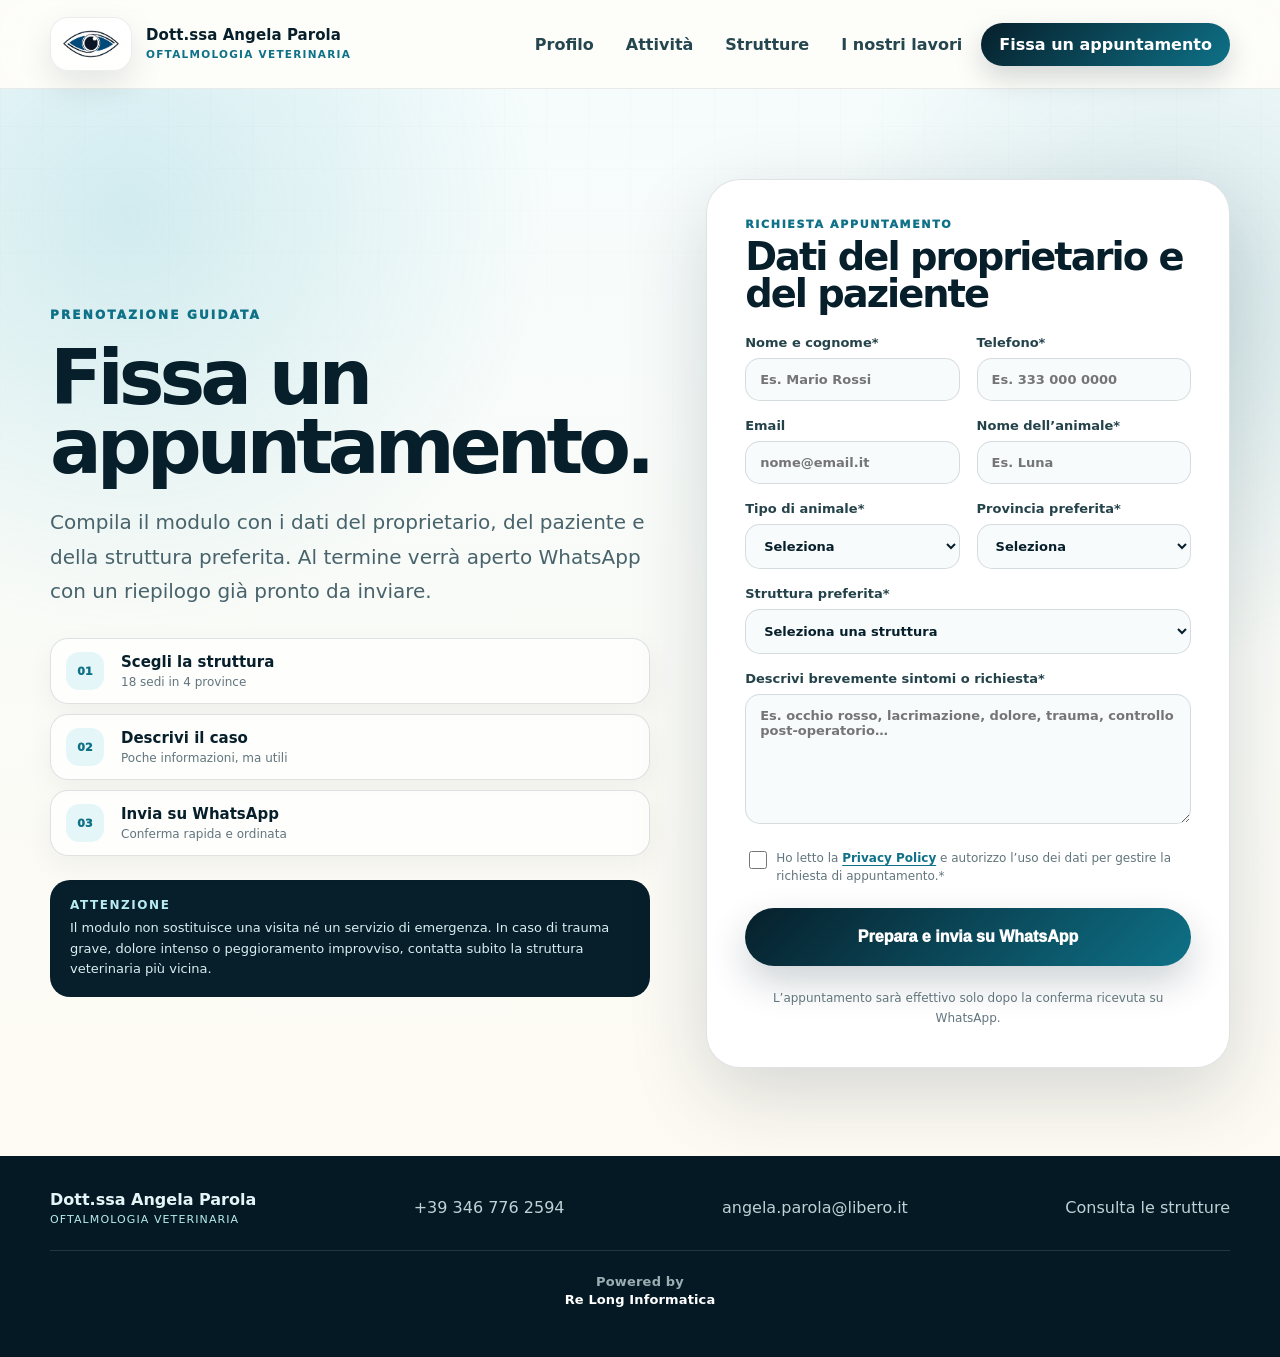
==== appuntamento.html @ f74c70a3 "Add files via upload" ====
<!doctype html>
<html lang="it">
<head>
  <meta charset="utf-8" />
  <meta name="viewport" content="width=device-width, initial-scale=1" />
  <title>Fissa un appuntamento | Dott.ssa Angela Parola</title>
  <meta name="description" content="Compila il modulo per richiedere un appuntamento di oftalmologia veterinaria con la Dott.ssa Angela Parola presso una delle strutture di riferimento." />
  <meta name="theme-color" content="#071f2b" />
  <link rel="icon" type="image/png" href="assets/favicon.png" />
  <link rel="stylesheet" href="assets/style.css" />
</head>
<body class="no-snap appointment-page">
  <a class="skip-link" href="#main">Vai al contenuto</a>
  <header class="site-header" id="top">
    <nav class="nav container" aria-label="Navigazione principale">
      <a class="brand" href="index.html#top" aria-label="Homepage Dott.ssa Angela Parola">
        <span class="brand-mark"><img src="assets/logo-angela-parola.webp" alt="Logo occhio Oftalmologia Veterinaria" /></span>
        <span class="brand-copy"><strong>Dott.ssa Angela Parola</strong><small>Oftalmologia Veterinaria</small></span>
      </a>
      <button class="nav-toggle" type="button" aria-expanded="false" aria-controls="nav-menu"><span></span><span></span><span></span><em>Menu</em></button>
      <div class="nav-menu" id="nav-menu">
        <a href="index.html#specialista">Profilo</a>
        <a href="index.html#attivita">Attività</a>
        <a href="index.html#territorio">Strutture</a>
        <a href="lavori.html">I nostri lavori</a>
        <a class="nav-cta" href="appuntamento.html" aria-current="page">Fissa un appuntamento</a>
      </div>
    </nav>
  </header>

  <main id="main">
    <section class="appointment-hero">
      <div class="container appointment-layout">
        <div class="appointment-intro reveal">
          <p class="eyebrow">Prenotazione guidata</p>
          <h1>Fissa un appuntamento.</h1>
          <p class="lead">Compila il modulo con i dati del proprietario, del paziente e della struttura preferita. Al termine verrà aperto WhatsApp con un riepilogo già pronto da inviare.</p>
          <div class="appointment-benefits">
            <div><span>01</span><strong>Scegli la struttura</strong><small>18 sedi in 4 province</small></div>
            <div><span>02</span><strong>Descrivi il caso</strong><small>Poche informazioni, ma utili</small></div>
            <div><span>03</span><strong>Invia su WhatsApp</strong><small>Conferma rapida e ordinata</small></div>
          </div>
          <div class="appointment-alert">
            <strong>Attenzione</strong>
            <p>Il modulo non sostituisce una visita né un servizio di emergenza. In caso di trauma grave, dolore intenso o peggioramento improvviso, contatta subito la struttura veterinaria più vicina.</p>
          </div>
        </div>

        <form class="appointment-form reveal delay-1" id="appointmentForm" data-no-snap>
          <div class="form-heading">
            <span>Richiesta appuntamento</span>
            <h2>Dati del proprietario e del paziente</h2>
          </div>
          <div class="form-grid">
            <label>Nome e cognome*
              <input type="text" name="name" autocomplete="name" placeholder="Es. Mario Rossi" required />
            </label>
            <label>Telefono*
              <input type="tel" name="phone" autocomplete="tel" inputmode="tel" placeholder="Es. 333 000 0000" required />
            </label>
            <label>Email
              <input type="email" name="email" autocomplete="email" placeholder="nome@email.it" />
            </label>
            <label>Nome dell’animale*
              <input type="text" name="petName" placeholder="Es. Luna" required />
            </label>
            <label>Tipo di animale*
              <select name="petType" required>
                <option value="">Seleziona</option>
                <option>Cane</option><option>Gatto</option><option>Coniglio</option><option>Altro</option>
              </select>
            </label>
            <label>Provincia preferita*
              <select name="province" id="provinceSelect" required>
                <option value="">Seleziona</option>
                <option>Napoli</option><option>Caserta</option><option>Avellino</option><option>Benevento</option>
              </select>
            </label>
            <label class="form-span-2">Struttura preferita*
              <select name="structure" id="structureSelect" required>
                <option value="">Seleziona una struttura</option>
<optgroup label="Napoli">
  <option value="La Clinica Veterinaria S.C.A.R.L." data-province="Napoli">La Clinica Veterinaria S.C.A.R.L. — Casalnuovo di Napoli</option>
  <option value="Ambulatorio Veterinario Dott.sse Cervo e De Leone" data-province="Napoli">Ambulatorio Veterinario Dott.sse Cervo e De Leone — Casalnuovo di Napoli</option>
  <option value="Centro Veterinario Vesuviano" data-province="Napoli">Centro Veterinario Vesuviano — Ercolano</option>
  <option value="Ambulatorio Veterinario Simba" data-province="Napoli">Ambulatorio Veterinario Simba — San Giorgio a Cremano</option>
  <option value="Le Vet" data-province="Napoli">Le Vet — Boscotrecase</option>
  <option value="Ambulatorio Veterinario Dott. Piscopo" data-province="Napoli">Ambulatorio Veterinario Dott. Piscopo — Arzano</option>
  <option value="Ambulatorio Veterinario Dott. Simioli" data-province="Napoli">Ambulatorio Veterinario Dott. Simioli — Giugliano in Campania</option>
  <option value="Family Vet" data-province="Napoli">Family Vet — Frattaminore</option>
  <option value="Nanà" data-province="Napoli">Nanà — Mugnano di Napoli</option>
  <option value="Ambulatorio Veterinario Dott. Perrino" data-province="Napoli">Ambulatorio Veterinario Dott. Perrino — Villaricca</option>
</optgroup>
<optgroup label="Caserta">
  <option value="Clinica Veterinaria Animalia" data-province="Caserta">Clinica Veterinaria Animalia — Aversa</option>
  <option value="Global Veterinaria" data-province="Caserta">Global Veterinaria — Aversa</option>
  <option value="Veter Center" data-province="Caserta">Veter Center — Santa Maria Capua Vetere</option>
  <option value="Vi Ma Vet" data-province="Caserta">Vi Ma Vet — Capua</option>
  <option value="Vet &amp; Pets" data-province="Caserta">Vet &amp; Pets — Castel Volturno</option>
  <option value="Ambulatorio Veterinario Dott. Fusco e De Tommaso" data-province="Caserta">Ambulatorio Veterinario Dott. Fusco e De Tommaso — Caserta</option>
</optgroup>
<optgroup label="Avellino">
  <option value="Ambulatorio Veterinario Dott. Zotti" data-province="Avellino">Ambulatorio Veterinario Dott. Zotti — Ariano Irpino</option>
</optgroup>
<optgroup label="Benevento">
  <option value="Clinica Veterinaria Sannio" data-province="Benevento">Clinica Veterinaria Sannio — Benevento</option>
</optgroup>
              </select>
            </label>
            <label class="form-span-2">Descrivi brevemente sintomi o richiesta*
              <textarea name="message" rows="5" placeholder="Es. occhio rosso, lacrimazione, dolore, trauma, controllo post-operatorio…" required></textarea>
            </label>
          </div>
          <label class="privacy-check">
            <input type="checkbox" name="privacy" required />
            <span>Ho letto la <a href="privacy.html" target="_blank">Privacy Policy</a> e autorizzo l’uso dei dati per gestire la richiesta di appuntamento.*</span>
          </label>
          <button class="btn primary appointment-submit" type="submit">Prepara e invia su WhatsApp</button>
          <p class="form-microcopy">L’appuntamento sarà effettivo solo dopo la conferma ricevuta su WhatsApp.</p>
        </form>
      </div>
    </section>
  </main>

  <footer class="site-footer appointment-footer">
    <div class="container appointment-footer-row">
      <div><strong>Dott.ssa Angela Parola</strong><span>Oftalmologia Veterinaria</span></div>
      <a href="tel:+393467762594">+39 346 776 2594</a>
      <a href="mailto:angela.parola@libero.it">angela.parola@libero.it</a>
      <a href="index.html#territorio">Consulta le strutture</a>
    </div>
    <div class="container powered-by" aria-label="Crediti sito"><p>Powered by <strong>Re Long Informatica</strong></p></div>
  </footer>
  <div class="toast" id="toast" role="status" aria-live="polite"></div>
  <script src="assets/script.js"></script>
</body>
</html>
---- assets/style.css ----
:root{
  --ink:#071f2b;
  --ink-2:#0d3441;
  --teal:#0e7187;
  --teal-2:#32a8bf;
  --aqua:#b7edf2;
  --mint:#ecfbfb;
  --paper:#fffdf8;
  --cream:#f7f1e7;
  --muted:#61757c;
  --line:rgba(7,31,43,.12);
  --line-strong:rgba(7,31,43,.20);
  --white:rgba(255,255,255,.86);
  --shadow:0 26px 80px rgba(7,31,43,.16);
  --shadow-soft:0 16px 44px rgba(7,31,43,.10);
  --radius:30px;
  --container:min(1180px, calc(100% - 40px));
}
*{box-sizing:border-box}
html{scroll-behavior:smooth}
body{
  margin:0;
  font-family:Inter, ui-sans-serif, system-ui, -apple-system, BlinkMacSystemFont, "Segoe UI", sans-serif;
  color:var(--ink);
  background:
    radial-gradient(circle at 10% 0%, rgba(50,168,191,.18), transparent 26%),
    radial-gradient(circle at 90% 8%, rgba(183,237,242,.36), transparent 24%),
    linear-gradient(180deg,#fffaf2 0%,#f7fcfc 44%,#fffaf2 100%);
  overflow-x:hidden;
}
body::before{
  content:"";
  position:fixed;
  inset:0;
  pointer-events:none;
  background-image:linear-gradient(rgba(7,31,43,.035) 1px, transparent 1px),linear-gradient(90deg, rgba(7,31,43,.035) 1px, transparent 1px);
  background-size:42px 42px;
  mask-image:linear-gradient(180deg,rgba(0,0,0,.38),transparent 58%);
  z-index:-2;
}
a{color:inherit;text-decoration:none}
img{max-width:100%;display:block}
h1,h2,h3,p{margin-top:0}
h1{font-size:clamp(46px,6.7vw,92px);line-height:.9;letter-spacing:-.065em;margin-bottom:26px}
h2{font-size:clamp(32px,4.6vw,60px);line-height:.98;letter-spacing:-.052em;margin-bottom:18px}
h3{font-size:22px;line-height:1.12;letter-spacing:-.025em;margin-bottom:10px}
p{line-height:1.7}.container{width:var(--container);margin-inline:auto}.section-pad{padding:108px 0}.soft{background:rgba(255,255,255,.48);border-block:1px solid rgba(7,31,43,.07)}.center{text-align:center;max-width:820px;margin:0 auto 52px}.skip-link{position:absolute;left:16px;top:-80px;background:#fff;color:var(--ink);padding:12px 16px;border-radius:999px;z-index:70}.skip-link:focus{top:16px}.eyebrow{font-size:12px;text-transform:uppercase;letter-spacing:.18em;color:var(--teal);font-weight:950;margin:0 0 18px}.eyebrow.light{color:var(--aqua)}.lead{font-size:20px;line-height:1.72;color:#48636b;max-width:760px}.section-heading p,.section-intro p{color:#5d747a;line-height:1.72;font-size:18px}.site-header{position:sticky;top:0;z-index:60;background:rgba(255,253,248,.76);backdrop-filter:blur(20px);border-bottom:1px solid rgba(7,31,43,.08)}.nav{height:84px;display:flex;align-items:center;justify-content:space-between;gap:22px}.brand{display:flex;align-items:center;gap:14px;min-width:280px}.brand-mark{width:70px;height:50px;border-radius:18px;background:linear-gradient(180deg,#fff,rgba(255,255,255,.72));display:grid;place-items:center;box-shadow:0 14px 35px rgba(7,31,43,.10);overflow:hidden;border:1px solid rgba(7,31,43,.08)}.brand-mark img{width:100px;max-width:none}.brand-copy{line-height:1.05}.brand-copy strong{display:block;font-size:15px;letter-spacing:.005em}.brand-copy small{display:block;color:var(--teal);font-weight:850;margin-top:5px;text-transform:uppercase;font-size:10.5px;letter-spacing:.12em}.nav-menu{display:flex;align-items:center;gap:6px}.nav-menu a{font-weight:800;color:#25464f;padding:12px 13px;border-radius:999px;transition:.22s ease}.nav-menu a:hover{background:rgba(14,113,135,.09);color:var(--teal);transform:translateY(-1px)}.nav-menu .nav-cta{background:linear-gradient(135deg,var(--ink),var(--teal));color:#fff;padding-inline:18px;box-shadow:0 12px 28px rgba(7,31,43,.17)}.nav-menu .nav-cta:hover{background:linear-gradient(135deg,var(--teal),var(--teal-2));color:#fff}.nav-toggle{display:none;border:0;background:transparent;align-items:center;gap:5px;color:var(--ink);font-weight:850}.nav-toggle span{display:block;width:24px;height:2px;background:var(--ink);border-radius:20px}.nav-toggle em{font-style:normal;margin-left:6px}.hero{position:relative;min-height:calc(100vh - 84px);display:flex;align-items:center;overflow:hidden}.hero::before{content:"";position:absolute;inset:0;background:radial-gradient(circle at 76% 22%,rgba(50,168,191,.20),transparent 27%),linear-gradient(135deg,rgba(7,31,43,.03),rgba(255,255,255,.1));z-index:-1}.hero::after{content:"";position:absolute;width:840px;height:840px;border:1px solid rgba(14,113,135,.14);border-radius:50%;right:-330px;top:20px;box-shadow:inset 0 0 0 105px rgba(255,255,255,.16);z-index:-1}.hero-grid{display:grid;grid-template-columns:1.06fr .94fr;gap:76px;align-items:center}.hero-actions{display:flex;gap:14px;flex-wrap:wrap;margin-top:34px}.btn{display:inline-flex;align-items:center;justify-content:center;gap:10px;border-radius:999px;min-height:52px;padding:0 22px;font-weight:950;transition:.22s ease;border:1px solid rgba(7,31,43,.14);cursor:pointer}.btn.primary{background:linear-gradient(135deg,var(--ink),var(--teal));color:#fff;box-shadow:0 16px 38px rgba(7,31,43,.20)}.btn.primary:hover{transform:translateY(-2px);box-shadow:0 22px 48px rgba(7,31,43,.27)}.btn.ghost{background:rgba(255,255,255,.60);color:var(--ink);backdrop-filter:blur(12px)}.btn.ghost:hover{background:#fff;transform:translateY(-2px)}.btn.soft-btn{background:rgba(236,251,251,.82);border-color:rgba(50,168,191,.28);color:var(--teal)}.btn.inverted{background:#fff;color:var(--ink);box-shadow:none}.hero-strip{display:flex;flex-wrap:wrap;gap:10px;margin-top:28px}.hero-strip span{display:inline-flex;align-items:center;gap:8px;background:rgba(255,255,255,.76);border:1px solid var(--line);border-radius:999px;padding:10px 14px;color:#28454d;font-weight:850;box-shadow:0 10px 26px rgba(7,31,43,.06)}.hero-strip span::before{content:"";width:8px;height:8px;border-radius:999px;background:linear-gradient(135deg,var(--teal),var(--teal-2));box-shadow:0 0 0 5px rgba(50,168,191,.14)}.trust-row{display:grid;grid-template-columns:repeat(3,1fr);gap:12px;margin-top:40px;max-width:690px}.trust-row div{background:rgba(255,255,255,.76);border:1px solid var(--line);border-radius:24px;padding:18px;box-shadow:0 14px 35px rgba(7,31,43,.06)}.trust-row strong{display:block;font-size:20px;letter-spacing:-.02em}.trust-row span{display:block;color:var(--muted);font-size:13px;margin-top:4px}.hero-visual{position:relative;min-height:590px;display:grid;place-items:center}.premium-card{position:relative;width:min(100%,590px);border-radius:44px;background:linear-gradient(180deg,rgba(255,255,255,.92),rgba(255,250,242,.86));padding:34px;box-shadow:var(--shadow);border:1px solid rgba(7,31,43,.11);overflow:hidden}.premium-card::before{content:"";position:absolute;inset:18px;border:1px solid rgba(14,113,135,.13);border-radius:34px;pointer-events:none}.premium-card::after{content:"";position:absolute;right:-110px;top:-110px;width:280px;height:280px;border-radius:50%;background:radial-gradient(circle,rgba(50,168,191,.18),transparent 70%)}.logo-stage{position:relative;z-index:1;background:#fff;border:1px solid rgba(7,31,43,.08);border-radius:32px;padding:46px 28px;display:grid;place-items:center;box-shadow:inset 0 1px 0 rgba(255,255,255,.9),0 18px 45px rgba(7,31,43,.08)}.logo-stage img{width:min(420px,100%);filter:drop-shadow(0 18px 25px rgba(7,31,43,.11))}.premium-card-caption{position:relative;z-index:1;margin-top:20px;display:grid;grid-template-columns:1fr auto;gap:16px;align-items:end;padding-top:20px;border-top:1px solid rgba(7,31,43,.12)}.premium-card-caption span{display:block;color:var(--teal);text-transform:uppercase;letter-spacing:.18em;font-size:12px;font-weight:950}.premium-card-caption strong{display:block;font-size:28px;margin-top:8px;letter-spacing:-.035em}.status-pill{display:inline-flex;align-items:center;gap:8px;border-radius:999px;background:var(--mint);color:var(--teal);font-weight:950;padding:10px 13px}.status-pill::before{content:"";width:9px;height:9px;border-radius:999px;background:var(--teal)}.floating-card{position:absolute;background:rgba(255,255,255,.88);backdrop-filter:blur(14px);border:1px solid rgba(7,31,43,.10);box-shadow:var(--shadow-soft);border-radius:24px;padding:16px 18px;min-width:210px}.floating-card strong{display:block;font-size:18px}.floating-card span{display:block;color:var(--muted);font-size:13px;margin-top:4px}.fc-1{left:0;top:76px}.fc-2{right:0;bottom:76px}.floating-orb{position:absolute;border-radius:50%;background:linear-gradient(135deg,var(--aqua),var(--teal));opacity:.68}.orb-a{width:58px;height:58px;right:38px;top:36px}.orb-b{width:24px;height:24px;left:90px;bottom:38px;background:var(--teal)}.split{display:grid;grid-template-columns:.82fr 1.18fr;gap:70px;align-items:start}.split.reverse{grid-template-columns:1.1fr .9fr}.content-card{background:rgba(255,255,255,.82);border:1px solid var(--line);border-radius:var(--radius);box-shadow:var(--shadow-soft);padding:42px}.content-card p{font-size:18px;line-height:1.78;color:#435d64}.quote-panel{margin-top:26px;background:linear-gradient(135deg,var(--ink),var(--teal));color:#fff;padding:28px;border-radius:26px}.quote-panel span{display:block;text-transform:uppercase;letter-spacing:.18em;color:var(--aqua);font-size:12px;font-weight:950}.quote-panel strong{display:block;font-size:24px;line-height:1.22;margin-top:8px}.audience-grid{display:grid;grid-template-columns:1fr 1fr;gap:24px}.audience-card{position:relative;overflow:hidden;background:rgba(255,255,255,.82);border:1px solid var(--line);border-radius:32px;padding:34px;box-shadow:var(--shadow-soft);min-height:330px}.audience-card::before{content:"";position:absolute;right:-80px;top:-80px;width:210px;height:210px;border-radius:50%;background:rgba(50,168,191,.13)}.audience-card .icon{display:grid;place-items:center;width:58px;height:58px;border-radius:20px;background:var(--mint);color:var(--teal);font-size:26px;margin-bottom:24px}.audience-card p{color:var(--muted);font-size:17px}.audience-card ul{padding:0;margin:22px 0 0;list-style:none;display:grid;gap:12px}.audience-card li{display:flex;gap:10px;align-items:flex-start;color:#304a52;font-weight:750}.audience-card li::before{content:"✓";display:grid;place-items:center;flex:0 0 22px;width:22px;height:22px;border-radius:50%;background:var(--teal);color:#fff;font-size:13px}.service-grid{display:grid;grid-template-columns:repeat(12,1fr);gap:20px}.service-card{position:relative;min-height:282px;background:rgba(255,255,255,.84);border:1px solid var(--line);border-radius:30px;padding:30px;box-shadow:0 18px 45px rgba(7,31,43,.07);overflow:hidden;transition:.25s ease}.service-card:nth-child(1),.service-card:nth-child(6){grid-column:span 5}.service-card:nth-child(2),.service-card:nth-child(3),.service-card:nth-child(4),.service-card:nth-child(5){grid-column:span 3}.service-card::after{content:"";position:absolute;right:-46px;top:-46px;width:150px;height:150px;border-radius:50%;background:rgba(50,168,191,.12);transition:.25s ease}.service-card:hover{transform:translateY(-6px);box-shadow:var(--shadow)}.service-card:hover::after{transform:scale(1.25)}.service-card span{display:inline-flex;width:46px;height:46px;align-items:center;justify-content:center;background:#edf7f8;color:var(--teal);border-radius:17px;font-weight:950;margin-bottom:24px}.service-card p{color:var(--muted);line-height:1.66}.dark-band{background:radial-gradient(circle at 18% 20%,rgba(50,168,191,.20),transparent 28%),linear-gradient(135deg,#061f2b,#0d4051 58%,#0e7187);color:#fff}.dark-band p{color:#d7edf0}.process-shell{display:grid;grid-template-columns:.72fr 1.28fr;gap:44px;align-items:start}.process-intro{position:sticky;top:110px}.process-grid{display:grid;grid-template-columns:1fr 1fr;gap:18px}.process-step{position:relative;background:rgba(255,255,255,.10);border:1px solid rgba(255,255,255,.16);border-radius:28px;padding:28px;min-height:260px;overflow:hidden}.process-step::after{content:"";position:absolute;right:-40px;bottom:-40px;width:120px;height:120px;border-radius:50%;background:rgba(255,255,255,.08)}.process-step b{display:grid;place-items:center;width:46px;height:46px;border-radius:50%;background:#fff;color:var(--ink);margin-bottom:28px}.process-step p{color:#d6edf1;line-height:1.65}.two-col{display:grid;grid-template-columns:1fr 1fr;gap:70px;align-items:center}.symptoms-section{background:linear-gradient(180deg,rgba(255,255,255,.45),rgba(183,237,242,.10))}.symptoms-list{display:grid;grid-template-columns:1fr;gap:14px}.symptoms-list div{display:flex;align-items:center;gap:14px;background:rgba(255,255,255,.86);border:1px solid var(--line);border-radius:21px;padding:18px 20px;box-shadow:0 14px 30px rgba(7,31,43,.06);font-weight:850;color:#24424a}.symptoms-list span{width:14px;height:14px;border-radius:50%;background:linear-gradient(135deg,var(--teal),var(--aqua));box-shadow:0 0 0 7px rgba(50,168,191,.14)}.territory-wrap{display:grid;grid-template-columns:1.05fr .95fr;gap:34px;align-items:stretch}.territory-grid{display:grid;grid-template-columns:repeat(2,1fr);gap:18px}.territory-card{min-height:176px;padding:28px;border-radius:28px;background:linear-gradient(180deg,#fff,#f8ffff);border:1px solid var(--line);box-shadow:var(--shadow-soft);position:relative;overflow:hidden}.territory-card::before{content:"";position:absolute;right:-45px;bottom:-45px;width:130px;height:130px;border-radius:50%;background:rgba(14,113,135,.10)}.territory-card strong{display:block;font-size:30px;letter-spacing:-.035em;margin-bottom:12px}.territory-card span{color:var(--muted);line-height:1.55}.map-card{position:relative;overflow:hidden;border-radius:32px;padding:34px;background:linear-gradient(135deg,var(--ink),var(--teal));color:#fff;box-shadow:var(--shadow)}.map-card::before{content:"";position:absolute;inset:24px;border:1px dashed rgba(255,255,255,.22);border-radius:24px}.map-card h3,.map-card p,.map-points{position:relative;z-index:1}.map-card p{color:#d7edf0}.map-points{display:flex;flex-wrap:wrap;gap:10px;margin-top:24px}.map-points span{border-radius:999px;background:rgba(255,255,255,.12);border:1px solid rgba(255,255,255,.15);padding:10px 13px;font-weight:900}.education{background:linear-gradient(180deg,rgba(255,255,255,.26),rgba(255,255,255,.68))}.timeline{position:relative;padding-left:28px}.timeline::before{content:"";position:absolute;left:7px;top:8px;bottom:8px;width:2px;background:linear-gradient(var(--teal),var(--aqua))}.timeline-item{position:relative;background:rgba(255,255,255,.86);border:1px solid var(--line);border-radius:24px;padding:24px;margin-bottom:16px;box-shadow:0 14px 35px rgba(7,31,43,.06)}.timeline-item::before{content:"";position:absolute;left:-28px;top:28px;width:14px;height:14px;border-radius:50%;background:var(--teal);box-shadow:0 0 0 8px rgba(50,168,191,.14)}.timeline-item span{display:inline-flex;color:var(--teal);font-weight:950;margin-bottom:8px;text-transform:uppercase;letter-spacing:.12em;font-size:12px}.timeline-item strong{display:block;font-size:20px;margin-bottom:8px}.timeline-item p{line-height:1.6;color:var(--muted);margin-bottom:0}.works-preview{background:radial-gradient(circle at 10% 20%,rgba(50,168,191,.18),transparent 28%),linear-gradient(180deg,#ffffff,#f1fbfc)}.works-panel{display:grid;grid-template-columns:1.05fr .95fr;gap:46px;align-items:center;background:rgba(255,255,255,.82);border:1px solid var(--line);border-radius:40px;padding:50px;box-shadow:var(--shadow);overflow:hidden;position:relative}.works-panel::before{content:"";position:absolute;right:-120px;top:-120px;width:320px;height:320px;border-radius:50%;background:rgba(14,113,135,.10)}.works-copy,.works-preview-grid{position:relative;z-index:1}.works-copy p{color:var(--muted);font-size:18px;line-height:1.72}.works-actions{display:flex;flex-wrap:wrap;gap:14px;margin-top:26px}.works-preview-grid{display:grid;grid-template-columns:1fr;gap:16px}.works-preview-grid article{display:grid;grid-template-columns:58px 1fr;grid-template-areas:"num title" "num text";gap:4px 18px;background:linear-gradient(135deg,#061f2b,#0e7187);color:#fff;border-radius:26px;padding:24px;border:1px solid rgba(255,255,255,.14);box-shadow:0 18px 45px rgba(7,31,43,.12)}.works-preview-grid span{grid-area:num;display:grid;place-items:center;width:54px;height:54px;border-radius:18px;background:rgba(255,255,255,.14);font-weight:950;color:#dffbff}.works-preview-grid strong{grid-area:title;font-size:22px}.works-preview-grid small{grid-area:text;color:#cde8ec;font-weight:750}.faq-grid{display:grid;grid-template-columns:.78fr 1.22fr;gap:44px;align-items:start}.faq-list{display:grid;gap:14px}.faq-list details{background:rgba(255,255,255,.86);border:1px solid var(--line);border-radius:22px;box-shadow:0 12px 32px rgba(7,31,43,.06);overflow:hidden}.faq-list summary{cursor:pointer;padding:20px 22px;font-weight:950;list-style:none;display:flex;justify-content:space-between;gap:18px}.faq-list summary::-webkit-details-marker{display:none}.faq-list summary::after{content:"+";font-size:24px;color:var(--teal);line-height:1}.faq-list details[open] summary::after{content:"–"}.faq-list details p{margin:0;padding:0 22px 22px;color:var(--muted)}.cta-section{padding:96px 0;background:linear-gradient(135deg,#061f2b,#0e7187);color:#fff}.cta-card{display:grid;grid-template-columns:1fr 430px;gap:50px;align-items:center;background:rgba(255,255,255,.09);border:1px solid rgba(255,255,255,.16);border-radius:40px;padding:54px;box-shadow:0 30px 80px rgba(0,0,0,.18)}.cta-card p{color:#d8eef1;line-height:1.72;font-size:18px}.contact-points{display:grid;gap:12px;margin-top:26px}.contact-points span{display:flex;gap:10px;align-items:center;color:#e8fbfe;font-weight:850}.contact-points span::before{content:"";width:8px;height:8px;border-radius:50%;background:var(--aqua)}.contact-form{background:#fff;color:var(--ink);border-radius:30px;padding:25px;display:grid;gap:14px;box-shadow:0 22px 60px rgba(0,0,0,.20)}.contact-form label{font-weight:850;color:#24424a}.contact-form input,.contact-form textarea{width:100%;margin-top:8px;border:1px solid rgba(7,31,43,.14);background:#f8fbfb;border-radius:17px;padding:14px 14px;font:inherit;outline:none;color:var(--ink)}.contact-form input:focus,.contact-form textarea:focus{border-color:var(--teal);box-shadow:0 0 0 4px rgba(50,168,191,.14)}.contact-form small{color:var(--muted);line-height:1.5}.direct-phone{display:block;text-align:center;font-weight:950;color:var(--teal);padding:8px 0}.site-footer{background:#041923;color:#e5f5f7;padding:58px 0}.footer-grid{display:grid;grid-template-columns:1.4fr .7fr .9fr .7fr;gap:38px}.footer-brand{display:flex;align-items:center;gap:14px;font-weight:950;margin-bottom:18px}.footer-brand img{width:94px;height:58px;object-fit:contain;border-radius:14px;background:#fff;padding:6px}.footer-brand small{color:var(--aqua);text-transform:uppercase;font-size:11px;letter-spacing:.12em}.site-footer p{color:#bdd2d6;line-height:1.65}.site-footer strong{display:block;margin-bottom:14px}.site-footer a,.site-footer span{display:block;color:#bdd2d6;margin-bottom:10px}.site-footer a:hover{color:#fff}.toast{position:fixed;right:20px;bottom:20px;z-index:80;width:min(420px,calc(100% - 40px));padding:18px 20px;border-radius:18px;background:#fff;color:var(--ink);box-shadow:var(--shadow);border:1px solid var(--line);transform:translateY(30px);opacity:0;pointer-events:none;transition:.25s ease}.toast.show{transform:translateY(0);opacity:1}.floating-whatsapp{position:fixed;right:20px;bottom:20px;z-index:55;display:inline-flex;align-items:center;gap:10px;min-height:52px;padding:0 18px;border-radius:999px;background:#25d366;color:#06351a;font-weight:950;box-shadow:0 18px 44px rgba(7,31,43,.22);border:1px solid rgba(255,255,255,.45)}.floating-whatsapp:hover{transform:translateY(-2px)}.reveal{opacity:0;transform:translateY(24px);transition:opacity .72s ease,transform .72s ease}.reveal.is-visible{opacity:1;transform:translateY(0)}.delay-1{transition-delay:.1s}.delay-2{transition-delay:.2s}.delay-3{transition-delay:.3s}.gallery-hero{padding:118px 0 72px;background:radial-gradient(circle at 20% 20%,rgba(50,168,191,.20),transparent 28%),linear-gradient(135deg,#f7ffff,#ffffff)}.gallery-hero .container{display:grid;grid-template-columns:1fr 380px;gap:50px;align-items:center}.gallery-note{background:#fff;border:1px solid var(--line);border-radius:30px;padding:28px;box-shadow:var(--shadow-soft)}.gallery-note strong{display:block;font-size:20px;margin-bottom:10px}.gallery-note p{color:var(--muted);line-height:1.66;margin:0}.gallery-kpis{display:grid;grid-template-columns:repeat(3,1fr);gap:12px;margin-top:28px}.gallery-kpis div{background:rgba(255,255,255,.78);border:1px solid var(--line);border-radius:20px;padding:16px}.gallery-kpis strong{display:block;font-size:22px}.gallery-kpis span{display:block;color:var(--muted);font-size:13px}.gallery-section{background:#fbffff}.gallery-toolbar{display:flex;gap:10px;flex-wrap:wrap;margin-bottom:28px}.filter-btn{border:1px solid var(--line);background:#fff;border-radius:999px;padding:12px 16px;font-weight:900;color:#24424a;cursor:pointer;transition:.2s ease}.filter-btn.active,.filter-btn:hover{background:var(--ink);color:#fff}.gallery-grid{display:grid;grid-template-columns:repeat(3,1fr);gap:22px}.case-card{background:#fff;border:1px solid var(--line);border-radius:30px;overflow:hidden;box-shadow:var(--shadow-soft);transition:.25s ease}.case-card:hover{transform:translateY(-5px);box-shadow:var(--shadow)}.case-media{height:255px;background:linear-gradient(135deg,rgba(7,31,43,.10),rgba(50,168,191,.22));display:grid;place-items:center;text-align:center;padding:20px;color:#0e7187;font-weight:950}.case-media small{display:block;margin-top:6px;color:#5d747a;font-weight:750}.case-media img{width:100%;height:100%;object-fit:cover;display:block}.case-body{padding:22px}.case-body span{display:inline-flex;margin-bottom:10px;color:var(--teal);font-weight:950;text-transform:uppercase;letter-spacing:.1em;font-size:11px}.case-body h3{font-size:21px;margin-bottom:8px}.case-body p{color:var(--muted);line-height:1.6;margin:0}.upload-guide{margin-top:42px;display:grid;grid-template-columns:1fr 1fr;gap:22px}.guide-card{background:rgba(255,255,255,.86);border:1px solid var(--line);border-radius:28px;padding:28px;box-shadow:var(--shadow-soft)}.guide-card h3{margin-bottom:14px}.guide-card ul{padding-left:18px;margin:0;color:var(--muted);line-height:1.7}.gallery-cta{margin-top:38px;text-align:center;background:linear-gradient(135deg,#061f2b,#0e7187);color:#fff;border-radius:34px;padding:40px}.gallery-cta p{color:#d8eef1;margin:10px auto 24px;max-width:700px}@media (max-width:1080px){.service-card:nth-child(n){grid-column:span 6}.nav-menu a{padding-inline:10px}.brand{min-width:auto}}@media (max-width:980px){.nav{height:76px}.nav-toggle{display:flex}.nav-toggle{flex-direction:row}.nav-menu{position:fixed;left:20px;right:20px;top:88px;display:grid;background:#fff;border:1px solid var(--line);box-shadow:var(--shadow);border-radius:24px;padding:14px;transform:translateY(-12px);opacity:0;pointer-events:none;transition:.22s ease}.nav-menu.open{transform:translateY(0);opacity:1;pointer-events:auto}.hero-grid,.split,.split.reverse,.two-col,.cta-card,.process-shell,.territory-wrap,.faq-grid,.works-panel,.gallery-hero .container{grid-template-columns:1fr;gap:42px}.hero{min-height:auto}.hero-visual{min-height:460px}.process-intro{position:static}.trust-row,.audience-grid,.process-grid,.territory-grid,.footer-grid,.gallery-grid,.upload-guide{grid-template-columns:1fr 1fr}.cta-card{padding:34px}.section-pad{padding:78px 0}.floating-card{display:none}.gallery-kpis{grid-template-columns:1fr 1fr 1fr}}@media (max-width:680px){:root{--container:min(100% - 28px,1180px);--radius:22px}.brand-mark{width:56px;height:42px;border-radius:15px}.brand-mark img{width:82px}.brand-copy strong{font-size:13px}.brand-copy small{font-size:9.8px}.hero-copy h1{font-size:44px}.lead{font-size:17px}.hero-actions .btn,.works-actions .btn{width:100%}.trust-row,.audience-grid,.service-grid,.process-grid,.territory-grid,.footer-grid,.gallery-grid,.upload-guide,.gallery-kpis{grid-template-columns:1fr}.service-card:nth-child(n){grid-column:span 1}.premium-card{padding:22px;border-radius:30px}.logo-stage{padding:34px 18px;border-radius:24px}.premium-card-caption{grid-template-columns:1fr}.premium-card-caption strong{font-size:22px}.hero-visual{min-height:360px}.content-card,.service-card,.process-step,.audience-card{padding:24px}.cta-card{border-radius:28px;padding:24px}.works-panel{padding:26px;border-radius:28px}.section-pad{padding:66px 0}.nav-toggle em{display:none}.nav-menu{top:78px}.footer-brand img{width:80px;height:52px}.floating-whatsapp{left:14px;right:14px;justify-content:center}.gallery-hero{padding:96px 0 50px}.case-media{height:220px}.hero-strip span{width:100%;justify-content:center}}@media (prefers-reduced-motion:reduce){*,*::before,*::after{animation:none!important;transition:none!important;scroll-behavior:auto!important}.reveal{opacity:1;transform:none}}


/* =========================================================
   Correzioni layout 08/07/2026: logo non tagliato, hero senza sovrapposizioni, email ufficiale
   ========================================================= */
.site-header{
  z-index:100;
}
.nav{
  height:88px;
}
.brand{
  min-width:320px;
}
.brand-mark{
  width:82px;
  height:54px;
  overflow:visible;
  border-radius:18px;
  padding:8px 9px;
}
.brand-mark img{
  width:100%;
  height:100%;
  max-width:100%;
  object-fit:contain;
}
.hero.section-pad{
  padding-top:76px;
  padding-bottom:96px;
}
.hero{
  min-height:auto;
  display:block;
  overflow:hidden;
}
.hero-grid{
  align-items:center;
}
.hero-copy{
  position:relative;
  z-index:2;
}
.hero-copy h1{
  max-width:780px;
}
.hero-visual{
  min-height:520px;
  position:relative;
  z-index:1;
}
.premium-card{
  width:min(100%,560px);
  padding:30px;
  overflow:visible;
}
.premium-card::before,
.premium-card::after{
  pointer-events:none;
}
.logo-stage{
  padding:42px 32px;
  overflow:hidden;
}
.logo-stage img{
  width:min(390px,100%);
  height:auto;
  object-fit:contain;
}
.hero-visual .floating-card,
.hero-visual .floating-orb{
  display:none;
}
.direct-email{
  display:block;
  text-align:center;
  font-weight:900;
  color:var(--teal);
  padding:0 0 6px;
}
.contact-points a{
  color:inherit;
  text-decoration:underline;
  text-underline-offset:3px;
}
@media (max-width:1180px){
  .nav-menu{gap:3px}
  .nav-menu a{padding-inline:10px;font-size:14px}
  .brand{min-width:295px}
}
@media (max-width:980px){
  .nav{height:78px}
  .brand{min-width:0}
  .brand-mark{width:70px;height:48px;padding:7px}
  .hero.section-pad{padding-top:56px;padding-bottom:76px}
  .hero-visual{min-height:auto}
}
@media (max-width:680px){
  .brand-mark{width:58px;height:42px;padding:6px}
  .brand-copy strong{font-size:12.5px}
  .brand-copy small{font-size:9px;letter-spacing:.09em}
  .hero.section-pad{padding-top:42px;padding-bottom:64px}
  .hero-copy h1{font-size:clamp(40px,12vw,54px);line-height:.94}
  .premium-card{padding:18px;border-radius:26px}
  .logo-stage{padding:28px 18px}
}

/* =========================================================
   Scroll Snap Experience 08/07/2026
   Ogni sezione diventa una “pagina” navigabile: rotella, swipe mobile, tastiera.
   ========================================================= */
:root{
  --header-h:88px;
  --snap-gap:clamp(48px, 7vh, 92px);
}
html.snap-enabled{
  scroll-behavior:smooth;
  scroll-padding-top:var(--header-h);
  scroll-snap-type:y mandatory;
  overscroll-behavior-y:contain;
}
body.snap-enabled{
  overscroll-behavior-y:contain;
}
.snap-page{
  scroll-snap-align:start;
  scroll-snap-stop:always;
  scroll-margin-top:var(--header-h);
  min-height:calc(100svh - var(--header-h));
  display:flex;
  align-items:center;
  isolation:isolate;
}
.snap-page > .container{
  width:var(--container);
}
.snap-page.section-pad{
  padding-top:var(--snap-gap);
  padding-bottom:var(--snap-gap);
}
.hero.snap-page{
  min-height:calc(100svh - var(--header-h));
}
.hero.snap-page.section-pad{
  padding-top:clamp(52px, 6vh, 76px);
  padding-bottom:clamp(52px, 7vh, 96px);
}
.gallery-hero.snap-page{
  min-height:calc(100svh - var(--header-h));
  display:flex;
  align-items:center;
  padding-top:var(--snap-gap);
  padding-bottom:var(--snap-gap);
}
.cta-section.snap-page,
.site-footer.snap-page{
  min-height:calc(100svh - var(--header-h));
  display:flex;
  align-items:center;
}
.site-footer.snap-page{
  scroll-margin-top:0;
}
.snap-page .center{
  margin-bottom:clamp(28px, 4vh, 48px);
}
.snap-page .service-grid,
.snap-page .process-grid,
.snap-page .territory-grid,
.snap-page .gallery-grid{
  align-content:center;
}
.scroll-dots{
  position:fixed;
  right:18px;
  top:50%;
  transform:translateY(-50%);
  z-index:90;
  display:grid;
  gap:10px;
  padding:10px 8px;
  border-radius:999px;
  background:rgba(255,255,255,.58);
  border:1px solid rgba(7,31,43,.08);
  backdrop-filter:blur(14px);
  box-shadow:0 14px 38px rgba(7,31,43,.10);
}
.scroll-dots button{
  width:10px;
  height:10px;
  border:0;
  padding:0;
  border-radius:999px;
  background:rgba(7,31,43,.22);
  cursor:pointer;
  transition:transform .22s ease, background .22s ease, height .22s ease;
}
.scroll-dots button.is-active{
  height:28px;
  background:linear-gradient(180deg,var(--teal),var(--teal-2));
  transform:scale(1.05);
}
.scroll-dots button:focus-visible{
  outline:3px solid rgba(50,168,191,.32);
  outline-offset:3px;
}
@media (max-width:980px){
  :root{--header-h:78px;--snap-gap:clamp(42px, 6vh, 78px)}
  html.snap-enabled{scroll-snap-type:y proximity;}
  .snap-page{
    min-height:calc(100svh - var(--header-h));
    align-items:start;
  }
  .hero.snap-page,
  .gallery-hero.snap-page{
    align-items:center;
  }
  .scroll-dots{display:none;}
}
@media (max-width:680px){
  :root{--header-h:78px;--snap-gap:clamp(36px, 5vh, 64px)}
  html.snap-enabled{scroll-padding-top:var(--header-h);}
  .snap-page.section-pad,
  .gallery-hero.snap-page{
    padding-top:var(--snap-gap);
    padding-bottom:var(--snap-gap);
  }
  .hero.snap-page.section-pad{
    padding-top:clamp(38px, 5vh, 54px);
    padding-bottom:clamp(42px, 6vh, 64px);
  }
}
@media (prefers-reduced-motion:reduce){
  html.snap-enabled{scroll-snap-type:y proximity;scroll-behavior:auto;}
}

/* =========================================================
   Ottimizzazione snap pages 08/07/2026 - sezione Attività
   Obiettivo: ogni schermata deve stare dentro il viewport senza tagli brutti.
   ========================================================= */
@media (min-width:981px){
  #attivita.snap-page{
    padding-top:clamp(24px,3.2vh,38px)!important;
    padding-bottom:clamp(24px,3.2vh,38px)!important;
    align-items:center;
  }
  #attivita.snap-page > .container{
    display:flex;
    flex-direction:column;
    justify-content:center;
    max-height:calc(100svh - var(--header-h) - 18px);
  }
  #attivita .section-heading.center{
    max-width:880px;
    margin-bottom:clamp(18px,2.5vh,28px);
  }
  #attivita .section-heading .eyebrow{
    margin-bottom:8px;
  }
  #attivita .section-heading h2{
    font-size:clamp(34px,3.05vw,50px);
    line-height:1.02;
    margin-bottom:10px;
  }
  #attivita .section-heading p{
    max-width:760px;
    margin-inline:auto;
    font-size:16px;
    line-height:1.5;
  }
  #attivita .service-grid{
    width:min(100%,1090px);
    margin-inline:auto;
    display:grid;
    grid-template-columns:repeat(3,minmax(0,1fr));
    gap:14px;
    align-items:stretch;
  }
  #attivita .service-card:nth-child(n){
    grid-column:auto;
  }
  #attivita .service-card{
    min-height:0;
    height:clamp(146px,16.6vh,176px);
    padding:20px 22px;
    border-radius:24px;
    display:grid;
    grid-template-columns:42px 1fr;
    grid-template-rows:auto 1fr;
    column-gap:16px;
    row-gap:4px;
    align-content:start;
  }
  #attivita .service-card::after{
    width:96px;
    height:96px;
    right:-34px;
    top:-34px;
  }
  #attivita .service-card span{
    grid-row:1 / span 2;
    width:38px;
    height:38px;
    border-radius:14px;
    margin:0;
    font-size:13px;
  }
  #attivita .service-card h3{
    margin:2px 0 4px;
    font-size:19px;
    line-height:1.08;
    letter-spacing:-.02em;
  }
  #attivita .service-card p{
    margin:0;
    font-size:14.5px;
    line-height:1.42;
    color:#5d747a;
  }
}

@media (min-width:981px) and (max-height:860px){
  #attivita.snap-page{
    padding-top:20px!important;
    padding-bottom:20px!important;
  }
  #attivita .section-heading.center{
    margin-bottom:16px;
  }
  #attivita .section-heading h2{
    font-size:clamp(32px,2.7vw,44px);
  }
  #attivita .section-heading p{
    font-size:15px;
    line-height:1.42;
  }
  #attivita .service-grid{
    gap:12px;
    width:min(100%,1040px);
  }
  #attivita .service-card{
    height:138px;
    padding:18px 20px;
  }
  #attivita .service-card h3{
    font-size:18px;
  }
  #attivita .service-card p{
    font-size:13.8px;
    line-height:1.35;
  }
  #attivita .service-card span{
    width:36px;
    height:36px;
  }
}

@media (max-width:980px){
  #attivita .service-grid{
    grid-template-columns:1fr 1fr;
    gap:16px;
  }
  #attivita .service-card:nth-child(n){
    grid-column:auto;
  }
}
@media (max-width:680px){
  #attivita .service-grid{
    grid-template-columns:1fr;
  }
  #attivita .service-card{
    min-height:auto;
  }
}

/* Mobile/tablet: la sezione Attività resta una pagina, con card scorrevoli in orizzontale. */
@media (max-width:980px){
  #attivita.snap-page{
    overflow:hidden;
  }
  #attivita .section-heading.center{
    margin-bottom:22px;
  }
  #attivita .section-heading h2{
    font-size:clamp(32px,7vw,46px);
  }
  #attivita .section-heading p{
    font-size:16px;
    line-height:1.52;
  }
  #attivita .service-grid{
    display:flex;
    grid-template-columns:none;
    gap:14px;
    overflow-x:auto;
    overscroll-behavior-x:contain;
    scroll-snap-type:x mandatory;
    -webkit-overflow-scrolling:touch;
    padding:4px max(14px, calc((100vw - var(--container)) / 2)) 16px;
    margin-inline:calc((var(--container) - 100vw) / 2);
    scrollbar-width:none;
  }
  #attivita .service-grid::-webkit-scrollbar{display:none;}
  #attivita .service-card{
    flex:0 0 min(78vw,340px);
    height:auto;
    min-height:220px;
    scroll-snap-align:center;
    display:block;
    padding:24px;
  }
  #attivita .service-card span{
    width:42px;
    height:42px;
    margin-bottom:18px;
  }
}


/* Crediti realizzazione sito */
.powered-by{
  width:var(--container);
  max-width:var(--container);
  margin:34px auto 0;
  padding-top:22px;
  border-top:1px solid rgba(255,255,255,.12);
  text-align:center;
}
.powered-by p{
  margin:0;
  color:rgba(229,245,247,.68);
  font-size:13px;
  line-height:1.4;
  letter-spacing:.015em;
  font-weight:650;
  text-transform:none;
  white-space:nowrap;
}
.powered-by strong{
  color:#ffffff;
  font-weight:850;
  letter-spacing:.01em;
}
.privacy-footer{
  padding:28px 0;
}
.privacy-footer .powered-by{
  margin-top:0;
  padding-top:0;
  border-top:0;
}
@media (max-width:680px){
  .powered-by{margin-top:24px;padding-top:18px}
  .powered-by p{font-size:12px;white-space:normal}
}

/* Mantiene il credito sotto la griglia anche nello snap footer */
.site-footer.snap-page{
  flex-direction:column;
  justify-content:center;
}
.site-footer.snap-page .footer-grid,
.site-footer.snap-page .powered-by{
  width:var(--container);
  margin-inline:auto;
}


/* =========================================================
   Strutture di riferimento + pagina appuntamento 15/07/2026
   ========================================================= */
.structures-shell{display:grid;gap:24px}
.structures-heading{display:grid;grid-template-columns:minmax(0,1fr) auto;gap:34px;align-items:end}
.structures-heading h2{max-width:820px;margin-bottom:12px}
.structures-heading p{max-width:800px;color:var(--muted);font-size:17px;line-height:1.62;margin-bottom:0}
.network-summary{display:grid;grid-template-columns:repeat(2,100px);gap:10px;align-items:stretch}
.network-summary div{background:#fff;border:1px solid var(--line);border-radius:20px;padding:15px 16px;box-shadow:0 12px 28px rgba(7,31,43,.06)}
.network-summary strong{display:block;font-size:28px;line-height:1;color:var(--ink)}
.network-summary span{display:block;margin-top:6px;color:var(--muted);font-size:12px;text-transform:uppercase;letter-spacing:.09em;font-weight:850}
.network-summary a{grid-column:1/-1;display:flex;align-items:center;justify-content:center;min-height:46px;border-radius:999px;background:linear-gradient(135deg,var(--ink),var(--teal));color:#fff;font-weight:900;box-shadow:0 12px 30px rgba(7,31,43,.16)}
.structures-browser{background:rgba(255,255,255,.82);border:1px solid var(--line);border-radius:30px;padding:16px;box-shadow:var(--shadow-soft);min-height:0}
.province-tabs{display:flex;gap:8px;overflow-x:auto;padding:2px 2px 14px;scrollbar-width:none}
.province-tabs::-webkit-scrollbar{display:none}
.province-tab{flex:0 0 auto;border:1px solid var(--line);background:#f6fbfc;color:var(--ink);border-radius:999px;padding:11px 15px;font:inherit;font-weight:900;cursor:pointer;transition:.2s ease}
.province-tab span{display:inline-grid;place-items:center;min-width:24px;height:24px;margin-left:7px;padding:0 7px;border-radius:999px;background:rgba(14,113,135,.10);color:var(--teal);font-size:11px}
.province-tab.active{background:var(--ink);color:#fff;box-shadow:0 10px 24px rgba(7,31,43,.16)}
.province-tab.active span{background:rgba(255,255,255,.16);color:#fff}
.structures-list{display:grid;grid-template-columns:repeat(2,minmax(0,1fr));gap:10px;max-height:min(47vh,430px);overflow-y:auto;overscroll-behavior:contain;padding:2px 6px 4px 2px;scrollbar-color:rgba(14,113,135,.35) transparent;scrollbar-width:thin}
.structure-card{display:grid;grid-template-columns:42px minmax(0,1fr) auto;gap:13px;align-items:center;background:#fff;border:1px solid rgba(7,31,43,.10);border-radius:20px;padding:14px 14px;min-height:82px;box-shadow:0 9px 24px rgba(7,31,43,.05);transition:transform .2s ease,box-shadow .2s ease,border-color .2s ease}
.structure-card:hover{transform:translateY(-2px);box-shadow:0 14px 30px rgba(7,31,43,.09);border-color:rgba(14,113,135,.28)}
.structure-card[hidden]{display:none}
.structure-icon{display:grid;place-items:center;width:42px;height:42px;border-radius:15px;background:linear-gradient(135deg,#e7f7f9,#d9f0f4);color:var(--teal);font-weight:950}
.structure-copy{min-width:0}
.structure-copy strong{display:block;font-size:14px;line-height:1.24;color:var(--ink);margin:0}
.structure-copy span{display:block;margin-top:5px;color:var(--muted);font-size:12px;font-weight:750}
.structure-card>a{display:inline-flex;align-items:center;justify-content:center;min-height:36px;padding:0 12px;border-radius:999px;background:#edf8fa;color:var(--teal);font-size:12px;font-weight:950;white-space:nowrap}
.structure-card>a:hover{background:var(--teal);color:#fff}
.structures-note{margin:0;color:var(--muted);font-size:13px;line-height:1.5;text-align:center}

.appointment-cta{display:grid;grid-template-columns:1fr 430px;gap:50px;align-items:center;background:rgba(255,255,255,.09);border:1px solid rgba(255,255,255,.16);border-radius:40px;padding:54px;box-shadow:0 30px 80px rgba(0,0,0,.18)}
.appointment-cta p{color:#d8eef1;font-size:18px;line-height:1.7}
.appointment-cta-card{display:grid;grid-template-columns:46px 1fr;gap:12px 15px;align-items:center;background:#fff;color:var(--ink);border-radius:28px;padding:25px;box-shadow:0 22px 60px rgba(0,0,0,.20)}
.appointment-step{display:grid;place-items:center;width:42px;height:42px;border-radius:15px;background:#eaf7f9;color:var(--teal);font-weight:950;font-size:12px}
.appointment-cta-card strong{font-size:16px}
.appointment-cta-card .btn{grid-column:1/-1;margin-top:8px}

.appointment-page{background:linear-gradient(180deg,#f5fcfd 0%,#fffaf1 100%)}
.appointment-hero{position:relative;padding:clamp(56px,7vw,96px) 0 88px;overflow:hidden}
.appointment-hero::before{content:"";position:absolute;inset:0;z-index:-1;background:radial-gradient(circle at 10% 12%,rgba(50,168,191,.19),transparent 28%),radial-gradient(circle at 92% 20%,rgba(14,113,135,.14),transparent 25%)}
.appointment-layout{display:grid;grid-template-columns:.84fr 1.16fr;gap:56px;align-items:start}
.appointment-intro{position:sticky;top:126px}
.appointment-intro h1{font-size:clamp(54px,6vw,84px);margin-bottom:24px}
.appointment-benefits{display:grid;gap:10px;margin-top:30px}
.appointment-benefits>div{display:grid;grid-template-columns:42px 1fr;grid-template-areas:"num title" "num note";gap:2px 13px;align-items:center;background:rgba(255,255,255,.74);border:1px solid var(--line);border-radius:18px;padding:13px 15px;box-shadow:0 10px 28px rgba(7,31,43,.05)}
.appointment-benefits span{grid-area:num;display:grid;place-items:center;width:38px;height:38px;border-radius:13px;background:#e5f6f8;color:var(--teal);font-size:11px;font-weight:950}
.appointment-benefits strong{grid-area:title;font-size:15px}
.appointment-benefits small{grid-area:note;color:var(--muted);font-size:12px}
.appointment-alert{margin-top:24px;padding:18px 20px;border-radius:20px;background:#071f2b;color:#fff}
.appointment-alert strong{display:block;color:var(--aqua);font-size:12px;text-transform:uppercase;letter-spacing:.13em;margin-bottom:6px}
.appointment-alert p{margin:0;color:#d8eef1;font-size:13px;line-height:1.55}
.appointment-form{background:#fff;border:1px solid var(--line);border-radius:34px;padding:clamp(24px,3.2vw,38px);box-shadow:var(--shadow);display:grid;gap:22px}
.form-heading span{display:block;color:var(--teal);font-size:11px;text-transform:uppercase;letter-spacing:.15em;font-weight:950;margin-bottom:7px}
.form-heading h2{font-size:clamp(28px,3vw,42px);margin:0}
.form-grid{display:grid;grid-template-columns:1fr 1fr;gap:17px}
.form-grid label{display:block;color:#24424a;font-size:13px;font-weight:900}
.form-grid input,.form-grid select,.form-grid textarea{width:100%;margin-top:8px;border:1px solid rgba(7,31,43,.14);background:#f7fbfc;border-radius:15px;padding:13px 14px;font:inherit;color:var(--ink);outline:none;transition:border-color .18s ease,box-shadow .18s ease,background .18s ease}
.form-grid textarea{resize:vertical;min-height:130px}
.form-grid input:focus,.form-grid select:focus,.form-grid textarea:focus{background:#fff;border-color:var(--teal);box-shadow:0 0 0 4px rgba(50,168,191,.13)}
.form-span-2{grid-column:1/-1}
.privacy-check{display:grid;grid-template-columns:20px 1fr;gap:11px;align-items:start;color:var(--muted);font-size:12px;line-height:1.55;cursor:pointer}
.privacy-check input{width:18px;height:18px;margin-top:2px;accent-color:var(--teal)}
.privacy-check a{color:var(--teal);font-weight:900;text-decoration:underline;text-underline-offset:3px}
.appointment-submit{width:100%;border:0;min-height:58px;font-size:16px}
.form-microcopy{margin:0;text-align:center;color:var(--muted);font-size:12px}
.appointment-footer{padding:34px 0}
.appointment-footer-row{display:flex;gap:24px;align-items:center;justify-content:space-between;flex-wrap:wrap}
.appointment-footer-row>div strong,.appointment-footer-row>div span{display:block;margin:0}
.appointment-footer-row>div span{color:var(--aqua);font-size:11px;text-transform:uppercase;letter-spacing:.1em;margin-top:4px}
.appointment-footer-row a{margin:0;color:#bdd2d6}
.appointment-footer .powered-by{margin-top:24px}

@media (min-width:981px){
  #territorio.snap-page{padding-top:clamp(22px,3vh,36px)!important;padding-bottom:clamp(22px,3vh,36px)!important;align-items:center}
  #territorio .structures-heading h2{font-size:clamp(34px,3.2vw,50px)}
}
@media (max-width:980px){
  .structures-heading,.appointment-cta,.appointment-layout{grid-template-columns:1fr}
  .network-summary{grid-template-columns:1fr 1fr;width:100%}
  .structures-list{max-height:52vh}
  .appointment-intro{position:static}
  .appointment-layout{gap:36px}
}
@media (max-width:680px){
  .structures-heading{gap:22px}
  .structures-heading h2{font-size:clamp(32px,10vw,44px)}
  .network-summary{grid-template-columns:1fr 1fr}
  .structures-browser{padding:12px;border-radius:24px}
  .structures-list{grid-template-columns:1fr;max-height:56vh;padding-right:3px}
  .structure-card{grid-template-columns:38px minmax(0,1fr);padding:13px;min-height:78px}
  .structure-icon{width:38px;height:38px}
  .structure-card>a{grid-column:2;justify-self:start;margin-top:2px}
  .appointment-cta{padding:25px;border-radius:28px}
  .appointment-hero{padding:42px 0 64px}
  .appointment-intro h1{font-size:clamp(46px,14vw,62px)}
  .appointment-form{padding:22px;border-radius:26px}
  .form-grid{grid-template-columns:1fr}
  .form-span-2{grid-column:auto}
  .appointment-footer-row{display:grid;gap:10px;text-align:center;justify-content:center}
}

.nav-menu .nav-cta{white-space:nowrap}
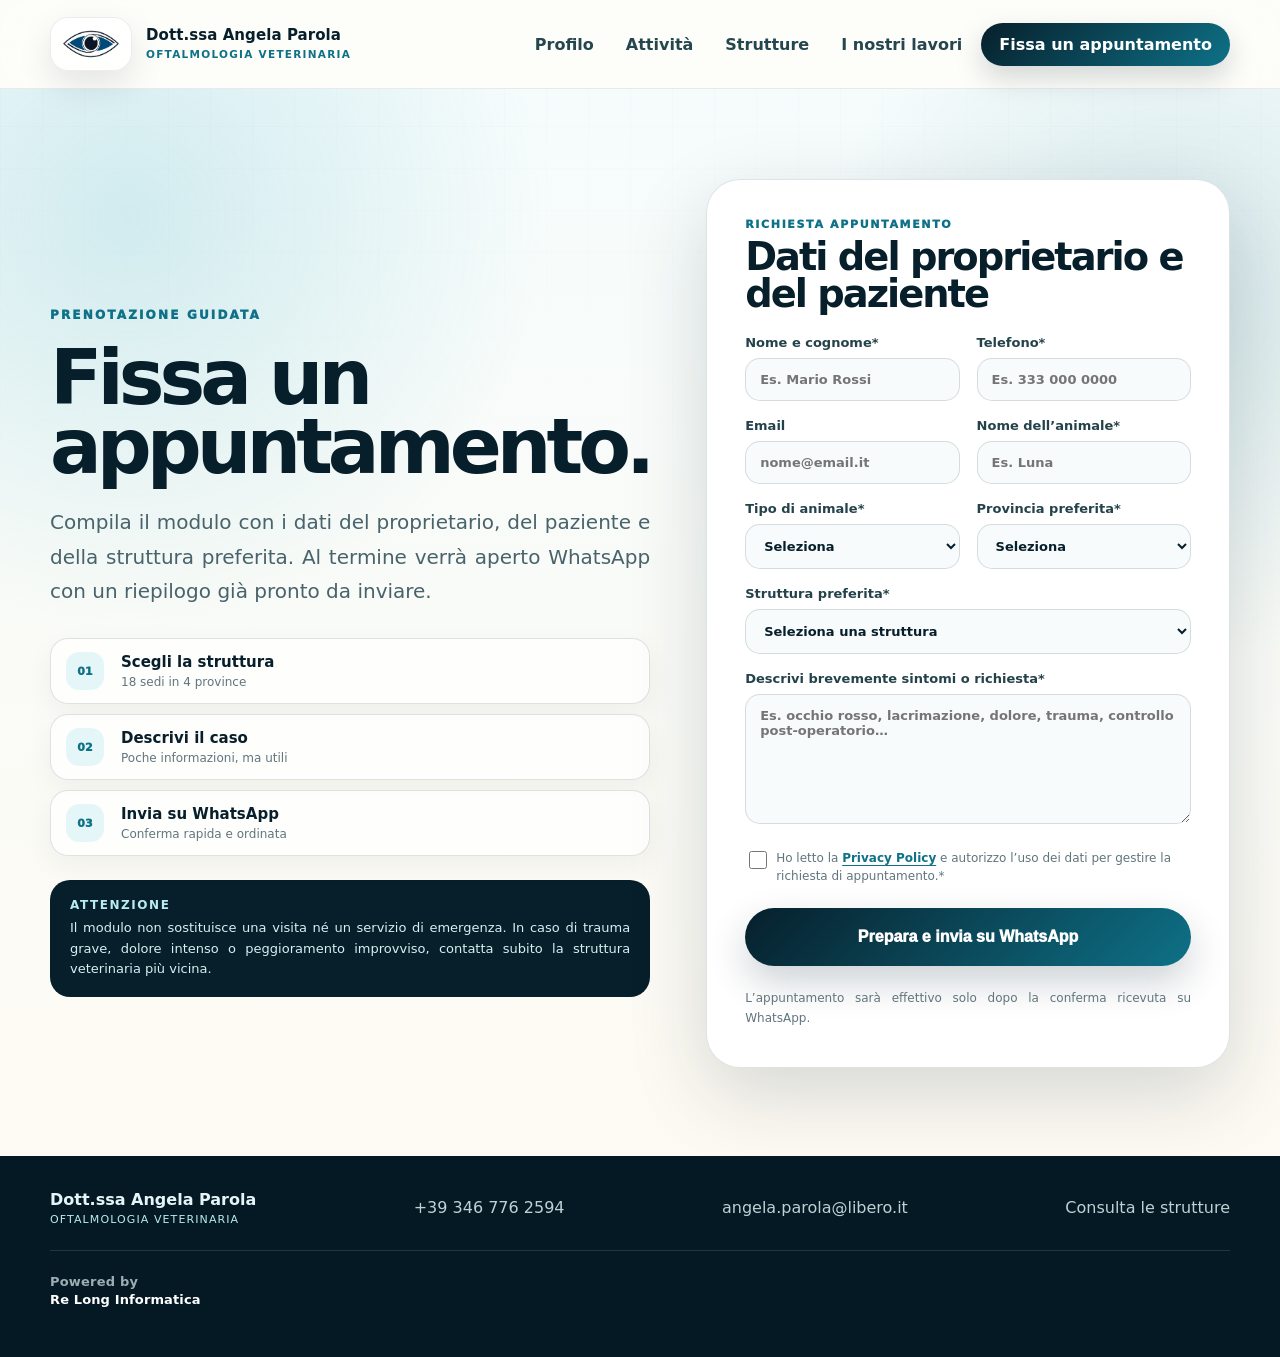
==== commit d86a75da: "Add files via upload" ====
--- a/appuntamento.html
+++ b/appuntamento.html
@@ -1,137 +1,141 @@
-<!doctype html>
+<!DOCTYPE html>
+
 <html lang="it">
 <head>
-  <meta charset="utf-8" />
-  <meta name="viewport" content="width=device-width, initial-scale=1" />
-  <title>Fissa un appuntamento | Dott.ssa Angela Parola</title>
-  <meta name="description" content="Compila il modulo per richiedere un appuntamento di oftalmologia veterinaria con la Dott.ssa Angela Parola presso una delle strutture di riferimento." />
-  <meta name="theme-color" content="#071f2b" />
-  <link rel="icon" type="image/png" href="assets/favicon.png" />
-  <link rel="stylesheet" href="assets/style.css" />
-</head>
-<body class="no-snap appointment-page">
-  <a class="skip-link" href="#main">Vai al contenuto</a>
-  <header class="site-header" id="top">
-    <nav class="nav container" aria-label="Navigazione principale">
-      <a class="brand" href="index.html#top" aria-label="Homepage Dott.ssa Angela Parola">
-        <span class="brand-mark"><img src="assets/logo-angela-parola.webp" alt="Logo occhio Oftalmologia Veterinaria" /></span>
-        <span class="brand-copy"><strong>Dott.ssa Angela Parola</strong><small>Oftalmologia Veterinaria</small></span>
-      </a>
-      <button class="nav-toggle" type="button" aria-expanded="false" aria-controls="nav-menu"><span></span><span></span><span></span><em>Menu</em></button>
-      <div class="nav-menu" id="nav-menu">
-        <a href="index.html#specialista">Profilo</a>
-        <a href="index.html#attivita">Attività</a>
-        <a href="index.html#territorio">Strutture</a>
-        <a href="lavori.html">I nostri lavori</a>
-        <a class="nav-cta" href="appuntamento.html" aria-current="page">Fissa un appuntamento</a>
-      </div>
-    </nav>
-  </header>
-
-  <main id="main">
-    <section class="appointment-hero">
-      <div class="container appointment-layout">
-        <div class="appointment-intro reveal">
-          <p class="eyebrow">Prenotazione guidata</p>
-          <h1>Fissa un appuntamento.</h1>
-          <p class="lead">Compila il modulo con i dati del proprietario, del paziente e della struttura preferita. Al termine verrà aperto WhatsApp con un riepilogo già pronto da inviare.</p>
-          <div class="appointment-benefits">
-            <div><span>01</span><strong>Scegli la struttura</strong><small>18 sedi in 4 province</small></div>
-            <div><span>02</span><strong>Descrivi il caso</strong><small>Poche informazioni, ma utili</small></div>
-            <div><span>03</span><strong>Invia su WhatsApp</strong><small>Conferma rapida e ordinata</small></div>
-          </div>
-          <div class="appointment-alert">
-            <strong>Attenzione</strong>
-            <p>Il modulo non sostituisce una visita né un servizio di emergenza. In caso di trauma grave, dolore intenso o peggioramento improvviso, contatta subito la struttura veterinaria più vicina.</p>
-          </div>
-        </div>
-
-        <form class="appointment-form reveal delay-1" id="appointmentForm" data-no-snap>
-          <div class="form-heading">
-            <span>Richiesta appuntamento</span>
-            <h2>Dati del proprietario e del paziente</h2>
-          </div>
-          <div class="form-grid">
-            <label>Nome e cognome*
-              <input type="text" name="name" autocomplete="name" placeholder="Es. Mario Rossi" required />
-            </label>
-            <label>Telefono*
-              <input type="tel" name="phone" autocomplete="tel" inputmode="tel" placeholder="Es. 333 000 0000" required />
-            </label>
-            <label>Email
-              <input type="email" name="email" autocomplete="email" placeholder="nome@email.it" />
-            </label>
-            <label>Nome dell’animale*
-              <input type="text" name="petName" placeholder="Es. Luna" required />
-            </label>
-            <label>Tipo di animale*
-              <select name="petType" required>
-                <option value="">Seleziona</option>
-                <option>Cane</option><option>Gatto</option><option>Coniglio</option><option>Altro</option>
-              </select>
-            </label>
-            <label>Provincia preferita*
-              <select name="province" id="provinceSelect" required>
-                <option value="">Seleziona</option>
-                <option>Napoli</option><option>Caserta</option><option>Avellino</option><option>Benevento</option>
-              </select>
-            </label>
-            <label class="form-span-2">Struttura preferita*
-              <select name="structure" id="structureSelect" required>
-                <option value="">Seleziona una struttura</option>
+<meta charset="utf-8"/>
+<meta content="width=device-width, initial-scale=1" name="viewport"/>
+<title>Fissa un appuntamento | Dott.ssa Angela Parola</title>
+<meta content="#071f2b" name="theme-color"/>
+<link href="assets/style.css" rel="stylesheet"/>
+<meta content="Scegli la provincia e la struttura veterinaria, inserisci i dati del paziente e prepara la richiesta di appuntamento via WhatsApp." name="description"/><meta content="index,follow,max-image-preview:large" name="robots"/><meta content="Dott.ssa Angela Parola" name="author"/><link href="https://alessandroiascone.github.io/angela-parola-oftalmologia/appuntamento.html" rel="canonical"/><link href="assets/icons/favicon.ico" rel="icon" type="image/x-icon"/><link href="assets/icons/favicon-32.png" rel="icon" sizes="32x32" type="image/png"/><link href="assets/icons/apple-touch-icon.png" rel="apple-touch-icon" sizes="180x180"/><link href="manifest.webmanifest" rel="manifest"/><meta content="it_IT" property="og:locale"/><meta content="website" property="og:type"/><meta content="Fissa un appuntamento | Dott.ssa Angela Parola" property="og:title"/><meta content="Scegli la provincia e la struttura veterinaria, inserisci i dati del paziente e prepara la richiesta di appuntamento via WhatsApp." property="og:description"/><meta content="https://alessandroiascone.github.io/angela-parola-oftalmologia/appuntamento.html" property="og:url"/><meta content="https://alessandroiascone.github.io/angela-parola-oftalmologia/assets/og/og-appuntamento.jpg" property="og:image"/><meta content="1200" property="og:image:width"/><meta content="630" property="og:image:height"/><meta content="Dott.ssa Angela Parola - Oftalmologia Veterinaria" property="og:image:alt"/><meta content="summary_large_image" name="twitter:card"/><meta content="Fissa un appuntamento | Dott.ssa Angela Parola" name="twitter:title"/><meta content="Scegli la provincia e la struttura veterinaria, inserisci i dati del paziente e prepara la richiesta di appuntamento via WhatsApp." name="twitter:description"/><meta content="https://alessandroiascone.github.io/angela-parola-oftalmologia/assets/og/og-appuntamento.jpg" name="twitter:image"/><script type="application/ld+json">{
+  "@context": "https://schema.org",
+  "@type": "WebPage",
+  "name": "Fissa un appuntamento - Dott.ssa Angela Parola",
+  "url": "https://alessandroiascone.github.io/angela-parola-oftalmologia/appuntamento.html",
+  "isPartOf": {
+    "@id": "https://alessandroiascone.github.io/angela-parola-oftalmologia/#website"
+  }
+}</script></head>
+<body class="no-snap appointment-page" data-page="appuntamento">
+<a class="skip-link" href="#main">Vai al contenuto</a>
+<header class="site-header" id="top">
+<nav aria-label="Navigazione principale" class="nav container">
+<a aria-label="Homepage Dott.ssa Angela Parola" class="brand" href="index.html#top">
+<span class="brand-mark"><img alt="Logo occhio Oftalmologia Veterinaria" decoding="async" fetchpriority="high" height="697" loading="eager" src="assets/logo-angela-parola.webp" width="1370"/></span>
+<span class="brand-copy"><strong>Dott.ssa Angela Parola</strong><small>Oftalmologia Veterinaria</small></span>
+</a>
+<button aria-controls="nav-menu" aria-expanded="false" class="nav-toggle" type="button"><span></span><span></span><span></span><em>Menu</em></button>
+<div class="nav-menu" id="nav-menu">
+<a href="index.html#specialista">Profilo</a>
+<a href="index.html#attivita">Attività</a>
+<a href="index.html#territorio">Strutture</a>
+<a href="lavori.html">I nostri lavori</a>
+<a aria-current="page" class="nav-cta is-active" href="appuntamento.html">Fissa un appuntamento</a>
+</div>
+</nav>
+</header>
+<main id="main">
+<section class="appointment-hero">
+<div class="container appointment-layout">
+<div class="appointment-intro reveal">
+<p class="eyebrow">Prenotazione guidata</p>
+<h1>Fissa un appuntamento.</h1>
+<p class="lead">Compila il modulo con i dati del proprietario, del paziente e della struttura preferita. Al termine verrà aperto WhatsApp con un riepilogo già pronto da inviare.</p>
+<div class="appointment-benefits">
+<div><span>01</span><strong>Scegli la struttura</strong><small>18 sedi in 4 province</small></div>
+<div><span>02</span><strong>Descrivi il caso</strong><small>Poche informazioni, ma utili</small></div>
+<div><span>03</span><strong>Invia su WhatsApp</strong><small>Conferma rapida e ordinata</small></div>
+</div>
+<div class="appointment-alert">
+<strong>Attenzione</strong>
+<p>Il modulo non sostituisce una visita né un servizio di emergenza. In caso di trauma grave, dolore intenso o peggioramento improvviso, contatta subito la struttura veterinaria più vicina.</p>
+</div>
+</div>
+<form class="appointment-form reveal delay-1" data-no-snap="" id="appointmentForm">
+<div class="form-heading">
+<span>Richiesta appuntamento</span>
+<h2>Dati del proprietario e del paziente</h2>
+</div>
+<div class="form-grid">
+<label>Nome e cognome*
+              <input autocomplete="name" name="name" placeholder="Es. Mario Rossi" required="" type="text"/>
+</label>
+<label>Telefono*
+              <input autocomplete="tel" inputmode="tel" name="phone" placeholder="Es. 333 000 0000" required="" type="tel"/>
+</label>
+<label>Email
+              <input autocomplete="email" name="email" placeholder="nome@email.it" type="email"/>
+</label>
+<label>Nome dell’animale*
+              <input name="petName" placeholder="Es. Luna" required="" type="text"/>
+</label>
+<label>Tipo di animale*
+              <select name="petType" required="">
+<option value="">Seleziona</option>
+<option>Cane</option><option>Gatto</option><option>Coniglio</option><option>Altro</option>
+</select>
+</label>
+<label>Provincia preferita*
+              <select id="provinceSelect" name="province" required="">
+<option value="">Seleziona</option>
+<option>Napoli</option><option>Caserta</option><option>Avellino</option><option>Benevento</option>
+</select>
+</label>
+<label class="form-span-2">Struttura preferita*
+              <select id="structureSelect" name="structure" required="">
+<option value="">Seleziona una struttura</option>
 <optgroup label="Napoli">
-  <option value="La Clinica Veterinaria S.C.A.R.L." data-province="Napoli">La Clinica Veterinaria S.C.A.R.L. — Casalnuovo di Napoli</option>
-  <option value="Ambulatorio Veterinario Dott.sse Cervo e De Leone" data-province="Napoli">Ambulatorio Veterinario Dott.sse Cervo e De Leone — Casalnuovo di Napoli</option>
-  <option value="Centro Veterinario Vesuviano" data-province="Napoli">Centro Veterinario Vesuviano — Ercolano</option>
-  <option value="Ambulatorio Veterinario Simba" data-province="Napoli">Ambulatorio Veterinario Simba — San Giorgio a Cremano</option>
-  <option value="Le Vet" data-province="Napoli">Le Vet — Boscotrecase</option>
-  <option value="Ambulatorio Veterinario Dott. Piscopo" data-province="Napoli">Ambulatorio Veterinario Dott. Piscopo — Arzano</option>
-  <option value="Ambulatorio Veterinario Dott. Simioli" data-province="Napoli">Ambulatorio Veterinario Dott. Simioli — Giugliano in Campania</option>
-  <option value="Family Vet" data-province="Napoli">Family Vet — Frattaminore</option>
-  <option value="Nanà" data-province="Napoli">Nanà — Mugnano di Napoli</option>
-  <option value="Ambulatorio Veterinario Dott. Perrino" data-province="Napoli">Ambulatorio Veterinario Dott. Perrino — Villaricca</option>
+<option data-province="Napoli" value="La Clinica Veterinaria S.C.A.R.L.">La Clinica Veterinaria S.C.A.R.L. — Casalnuovo di Napoli</option>
+<option data-province="Napoli" value="Ambulatorio Veterinario Dott.sse Cervo e De Leone">Ambulatorio Veterinario Dott.sse Cervo e De Leone — Casalnuovo di Napoli</option>
+<option data-province="Napoli" value="Centro Veterinario Vesuviano">Centro Veterinario Vesuviano — Ercolano</option>
+<option data-province="Napoli" value="Ambulatorio Veterinario Simba">Ambulatorio Veterinario Simba — San Giorgio a Cremano</option>
+<option data-province="Napoli" value="Le Vet">Le Vet — Boscotrecase</option>
+<option data-province="Napoli" value="Ambulatorio Veterinario Dott. Piscopo">Ambulatorio Veterinario Dott. Piscopo — Arzano</option>
+<option data-province="Napoli" value="Ambulatorio Veterinario Dott. Simioli">Ambulatorio Veterinario Dott. Simioli — Giugliano in Campania</option>
+<option data-province="Napoli" value="Family Vet">Family Vet — Frattaminore</option>
+<option data-province="Napoli" value="Nanà">Nanà — Mugnano di Napoli</option>
+<option data-province="Napoli" value="Ambulatorio Veterinario Dott. Perrino">Ambulatorio Veterinario Dott. Perrino — Villaricca</option>
 </optgroup>
 <optgroup label="Caserta">
-  <option value="Clinica Veterinaria Animalia" data-province="Caserta">Clinica Veterinaria Animalia — Aversa</option>
-  <option value="Global Veterinaria" data-province="Caserta">Global Veterinaria — Aversa</option>
-  <option value="Veter Center" data-province="Caserta">Veter Center — Santa Maria Capua Vetere</option>
-  <option value="Vi Ma Vet" data-province="Caserta">Vi Ma Vet — Capua</option>
-  <option value="Vet &amp; Pets" data-province="Caserta">Vet &amp; Pets — Castel Volturno</option>
-  <option value="Ambulatorio Veterinario Dott. Fusco e De Tommaso" data-province="Caserta">Ambulatorio Veterinario Dott. Fusco e De Tommaso — Caserta</option>
+<option data-province="Caserta" value="Clinica Veterinaria Animalia">Clinica Veterinaria Animalia — Aversa</option>
+<option data-province="Caserta" value="Global Veterinaria">Global Veterinaria — Aversa</option>
+<option data-province="Caserta" value="Veter Center">Veter Center — Santa Maria Capua Vetere</option>
+<option data-province="Caserta" value="Vi Ma Vet">Vi Ma Vet — Capua</option>
+<option data-province="Caserta" value="Vet &amp; Pets">Vet &amp; Pets — Castel Volturno</option>
+<option data-province="Caserta" value="Ambulatorio Veterinario Dott. Fusco e De Tommaso">Ambulatorio Veterinario Dott. Fusco e De Tommaso — Caserta</option>
 </optgroup>
 <optgroup label="Avellino">
-  <option value="Ambulatorio Veterinario Dott. Zotti" data-province="Avellino">Ambulatorio Veterinario Dott. Zotti — Ariano Irpino</option>
+<option data-province="Avellino" value="Ambulatorio Veterinario Dott. Zotti">Ambulatorio Veterinario Dott. Zotti — Ariano Irpino</option>
 </optgroup>
 <optgroup label="Benevento">
-  <option value="Clinica Veterinaria Sannio" data-province="Benevento">Clinica Veterinaria Sannio — Benevento</option>
+<option data-province="Benevento" value="Clinica Veterinaria Sannio">Clinica Veterinaria Sannio — Benevento</option>
 </optgroup>
-              </select>
-            </label>
-            <label class="form-span-2">Descrivi brevemente sintomi o richiesta*
-              <textarea name="message" rows="5" placeholder="Es. occhio rosso, lacrimazione, dolore, trauma, controllo post-operatorio…" required></textarea>
-            </label>
-          </div>
-          <label class="privacy-check">
-            <input type="checkbox" name="privacy" required />
-            <span>Ho letto la <a href="privacy.html" target="_blank">Privacy Policy</a> e autorizzo l’uso dei dati per gestire la richiesta di appuntamento.*</span>
-          </label>
-          <button class="btn primary appointment-submit" type="submit">Prepara e invia su WhatsApp</button>
-          <p class="form-microcopy">L’appuntamento sarà effettivo solo dopo la conferma ricevuta su WhatsApp.</p>
-        </form>
-      </div>
-    </section>
-  </main>
-
-  <footer class="site-footer appointment-footer">
-    <div class="container appointment-footer-row">
-      <div><strong>Dott.ssa Angela Parola</strong><span>Oftalmologia Veterinaria</span></div>
-      <a href="tel:+393467762594">+39 346 776 2594</a>
-      <a href="mailto:angela.parola@libero.it">angela.parola@libero.it</a>
-      <a href="index.html#territorio">Consulta le strutture</a>
-    </div>
-    <div class="container powered-by" aria-label="Crediti sito"><p>Powered by <strong>Re Long Informatica</strong></p></div>
-  </footer>
-  <div class="toast" id="toast" role="status" aria-live="polite"></div>
-  <script src="assets/script.js"></script>
+</select>
+</label>
+<label class="form-span-2">Descrivi brevemente sintomi o richiesta*
+              <textarea name="message" placeholder="Es. occhio rosso, lacrimazione, dolore, trauma, controllo post-operatorio…" required="" rows="5"></textarea>
+</label>
+</div>
+<label class="privacy-check">
+<input name="privacy" required="" type="checkbox"/>
+<span>Ho letto la <a href="privacy.html" target="_blank">Privacy Policy</a> e autorizzo l’uso dei dati per gestire la richiesta di appuntamento.*</span>
+</label>
+<button class="btn primary appointment-submit" type="submit">Prepara e invia su WhatsApp</button>
+<p class="form-microcopy">L’appuntamento sarà effettivo solo dopo la conferma ricevuta su WhatsApp.</p>
+</form>
+</div>
+</section>
+</main>
+<footer class="site-footer appointment-footer">
+<div class="container appointment-footer-row">
+<div><strong>Dott.ssa Angela Parola</strong><span>Oftalmologia Veterinaria</span></div>
+<a href="tel:+393467762594">+39 346 776 2594</a>
+<a href="mailto:angela.parola@libero.it">angela.parola@libero.it</a>
+<a href="index.html#territorio">Consulta le strutture</a>
+</div>
+<div aria-label="Crediti sito" class="container powered-by"><p>Powered by <strong>Re Long Informatica</strong></p></div>
+</footer>
+<div aria-live="polite" class="toast" id="toast" role="status"></div>
+<script src="assets/script.js"></script>
 </body>
 </html>
--- a/assets/style.css
+++ b/assets/style.css
@@ -136,6 +136,10 @@
   .brand{min-width:295px}
 }
 @media (max-width:980px){
+  .profile-photo-main{grid-column:1/-1;grid-row:1;}
+  .profile-photo-clinica{grid-column:1;grid-row:2;}
+  .profile-photo-formazione{grid-column:2;grid-row:2;}
+  .profile-photo-divulgazione{grid-column:1/-1;grid-row:3;}
   .nav{height:78px}
   .brand{min-width:0}
   .brand-mark{width:70px;height:48px;padding:7px}
@@ -616,3 +620,748 @@
 }
 
 .nav-menu .nav-cta{white-space:nowrap}
+
+
+/* =========================================================
+   Fotografie reali: profilo, anteprima lavori e lightbox
+   ========================================================= */
+.profile-overview{min-width:0}
+.profile-photo-grid{
+  display:grid;
+  grid-template-columns:1.08fr .92fr .92fr;
+  grid-template-rows:1fr 1fr;
+  gap:12px;
+  height:360px;
+  margin-top:28px;
+}
+.profile-photo{
+  position:relative;
+  width:100%;
+  height:100%;
+  border:0;
+  padding:0;
+  overflow:hidden;
+  border-radius:22px;
+  background:#dceff2;
+  cursor:zoom-in;
+  box-shadow:0 16px 38px rgba(7,31,43,.12);
+}
+.profile-photo-main{grid-row:1/-1;grid-column:1}
+.profile-photo-clinica{grid-column:2;grid-row:1}
+.profile-photo-formazione{grid-column:3;grid-row:1}
+.profile-photo-divulgazione{grid-column:2 / 4;grid-row:2}
+.profile-photo img{width:100%;height:100%;object-fit:cover;transition:transform .4s ease,filter .4s ease}
+.profile-photo-main img{object-position:center 22%}
+.profile-photo-clinica img{object-position:center 38%}
+.profile-photo-formazione img{object-position:center 52%}
+.profile-photo-divulgazione img{object-position:center 48%}
+.profile-photo::after{content:"";position:absolute;inset:0;background:linear-gradient(180deg,transparent 48%,rgba(3,23,32,.78));pointer-events:none}
+.profile-photo span{position:absolute;left:16px;right:16px;bottom:14px;z-index:1;color:#fff;text-align:left;font-size:12px;font-weight:900;letter-spacing:.035em}
+.profile-photo:hover img{transform:scale(1.045);filter:saturate(1.06)}
+
+.works-image-preview{grid-template-columns:repeat(3,1fr)!important;gap:12px!important}
+.works-image-preview .work-thumb{
+  position:relative;
+  min-height:260px;
+  overflow:hidden;
+  border-radius:24px;
+  box-shadow:0 18px 44px rgba(7,31,43,.16);
+  border:1px solid rgba(255,255,255,.16);
+}
+.works-image-preview .work-thumb img{width:100%;height:100%;object-fit:cover;position:absolute;inset:0;transition:transform .4s ease}
+.works-image-preview .work-thumb:nth-child(1) img{object-position:center 38%}
+.works-image-preview .work-thumb:nth-child(2) img{object-position:center 38%}
+.works-image-preview .work-thumb:nth-child(3) img{object-position:center 35%}
+.works-image-preview .work-thumb::after{content:"";position:absolute;inset:0;background:linear-gradient(180deg,rgba(3,23,32,.02) 22%,rgba(3,23,32,.86) 100%)}
+.works-image-preview .work-thumb>span{position:absolute;left:18px;right:18px;bottom:16px;z-index:1;color:#fff}
+.works-image-preview .work-thumb strong{display:block;font-size:19px}
+.works-image-preview .work-thumb small{display:block;color:#d9eef1;margin-top:4px;font-weight:700}
+.works-image-preview .work-thumb:hover img{transform:scale(1.055)}
+
+.case-media{
+  position:relative;
+  width:100%;
+  border:0;
+  padding:0;
+  cursor:zoom-in;
+  overflow:hidden;
+  font:inherit;
+}
+.case-media img{transition:transform .42s ease,filter .42s ease}
+.case-card:hover .case-media img{transform:scale(1.045);filter:saturate(1.05)}
+.case-card:nth-child(1) .case-media img{object-position:center 35%}
+.case-card:nth-child(2) .case-media img{object-position:center center}
+.case-card:nth-child(3) .case-media img{object-position:center 47%}
+.case-card:nth-child(4) .case-media img{object-position:center 43%}
+.case-card:nth-child(5) .case-media img{object-position:center 32%}
+.case-card:nth-child(6) .case-media img{object-position:center 35%}
+.media-zoom{
+  position:absolute;
+  right:14px;
+  bottom:14px;
+  z-index:2;
+  display:inline-flex;
+  align-items:center;
+  min-height:34px;
+  padding:0 12px;
+  border-radius:999px;
+  background:rgba(255,255,255,.88);
+  color:var(--ink);
+  font-size:11px;
+  font-weight:900;
+  box-shadow:0 8px 22px rgba(7,31,43,.16);
+  backdrop-filter:blur(8px);
+}
+
+.image-lightbox{
+  width:min(1100px,calc(100vw - 34px));
+  max-width:none;
+  max-height:calc(100svh - 34px);
+  padding:12px;
+  border:0;
+  border-radius:24px;
+  background:#071f2b;
+  box-shadow:0 35px 100px rgba(0,0,0,.45);
+  overflow:hidden;
+}
+.image-lightbox::backdrop{background:rgba(1,13,18,.84);backdrop-filter:blur(7px)}
+.image-lightbox img{display:block;width:100%;height:auto;max-height:calc(100svh - 92px);object-fit:contain;border-radius:15px;background:#061923}
+.image-lightbox-close{position:absolute;top:20px;right:20px;z-index:2;width:42px;height:42px;border:1px solid rgba(255,255,255,.35);border-radius:50%;background:rgba(4,25,35,.78);color:#fff;font-size:24px;line-height:1;cursor:pointer;backdrop-filter:blur(8px)}
+body.lightbox-open{overflow:hidden}
+
+@media (min-width:981px) and (max-height:900px){
+  #specialista.snap-page{padding-top:28px!important;padding-bottom:28px!important}
+  #specialista .profile-photo-grid{height:320px;margin-top:18px}
+  #specialista .section-intro h2{font-size:clamp(34px,3.4vw,50px)}
+  #specialista .section-intro p{font-size:16px}
+  #specialista .content-card{padding:30px}
+  #specialista .content-card p{font-size:16px;line-height:1.58}
+  #specialista .quote-panel{padding:22px;margin-top:18px}
+  #specialista .quote-panel strong{font-size:20px}
+}
+@media (max-width:980px){
+  .profile-photo-grid{height:440px;grid-template-columns:1fr 1fr;grid-template-rows:1.1fr 1fr 1fr}
+  .works-image-preview{grid-template-columns:repeat(3,minmax(220px,1fr))!important;overflow-x:auto;scroll-snap-type:x mandatory;padding-bottom:12px}
+  .works-image-preview .work-thumb{scroll-snap-align:center}
+}
+@media (max-width:680px){
+  .profile-photo-grid{height:auto;grid-template-columns:1fr 1fr;grid-template-rows:220px 165px 165px}
+  .profile-photo-main{grid-column:1/-1;grid-row:auto}
+  .profile-photo-divulgazione{grid-column:1/-1;grid-row:auto}
+  .profile-photo{border-radius:18px}
+  .profile-photo span{font-size:10.5px;left:12px;right:12px;bottom:11px}
+  .works-image-preview{display:flex!important;margin-inline:0!important;padding-inline:0!important}
+  .works-image-preview .work-thumb{flex:0 0 78vw;min-height:245px}
+  .case-media{height:260px}
+  .image-lightbox{width:calc(100vw - 20px);max-height:calc(100svh - 20px);padding:8px;border-radius:18px}
+  .image-lightbox img{max-height:calc(100svh - 36px);border-radius:12px}
+  .image-lightbox-close{top:14px;right:14px}
+}
+
+
+/* =========================================================
+   Mobile viewport + snap definitivo 04/09/2026
+   Nessuno scorrimento laterale della pagina e uno swipe = una sezione.
+   ========================================================= */
+html,body{
+  width:100%;
+  max-width:100%;
+  overflow-x:clip;
+}
+main,main>section,.site-footer,.container{
+  min-width:0;
+  max-width:100%;
+}
+
+@media (max-width:980px){
+  html.snap-enabled{
+    scroll-snap-type:y mandatory!important;
+    overscroll-behavior-y:none;
+  }
+  body.snap-enabled{overscroll-behavior-y:none}
+  .snap-page{
+    width:100%;
+    max-width:100%;
+    overflow-x:clip;
+    scroll-snap-align:start;
+    scroll-snap-stop:always;
+  }
+  .snap-page>.container{
+    max-width:var(--container);
+    min-width:0;
+  }
+
+  /* Le card Attività non allargano più il documento lateralmente. */
+  #attivita .service-grid{
+    display:grid!important;
+    grid-template-columns:repeat(2,minmax(0,1fr))!important;
+    gap:10px!important;
+    width:100%!important;
+    max-width:100%!important;
+    overflow:visible!important;
+    overscroll-behavior-x:auto!important;
+    scroll-snap-type:none!important;
+    padding:0!important;
+    margin:0!important;
+  }
+  #attivita .service-card{
+    flex:none!important;
+    width:auto!important;
+    min-width:0!important;
+    min-height:0!important;
+    padding:17px!important;
+    border-radius:20px!important;
+  }
+  #attivita .service-card span{margin-bottom:10px!important}
+  #attivita .service-card h3{font-size:16px!important;margin-bottom:6px!important}
+  #attivita .service-card p{font-size:12.5px!important;line-height:1.35!important}
+
+  /* Anche l'anteprima lavori resta sempre dentro la larghezza dello schermo. */
+  .works-image-preview{
+    display:grid!important;
+    grid-template-columns:repeat(2,minmax(0,1fr))!important;
+    gap:10px!important;
+    width:100%!important;
+    max-width:100%!important;
+    overflow:visible!important;
+    scroll-snap-type:none!important;
+    padding:0!important;
+    margin:0!important;
+  }
+  .works-image-preview .work-thumb{
+    min-width:0!important;
+    min-height:190px!important;
+    width:100%!important;
+    flex:none!important;
+  }
+  .works-image-preview .work-thumb:nth-child(3){grid-column:1/-1}
+}
+
+@media (max-width:680px){
+  :root{--container:calc(100% - 28px)}
+  html,body,main{width:100%;max-width:100%;overflow-x:clip!important}
+  .container{width:var(--container)!important;max-width:var(--container)!important}
+
+  /* Sezione segnali: positiva, compatta e leggibile in una schermata mobile. */
+  .symptoms-section.snap-page{
+    padding-top:24px!important;
+    padding-bottom:24px!important;
+    align-items:center!important;
+  }
+  .symptoms-section .two-col{gap:18px!important}
+  .symptoms-section .section-intro .eyebrow{margin-bottom:9px;font-size:10.5px}
+  .symptoms-section .section-intro h2{
+    font-size:clamp(29px,8.6vw,38px)!important;
+    line-height:1.02!important;
+    letter-spacing:-.045em!important;
+    margin-bottom:12px!important;
+  }
+  .symptoms-section .section-intro p{
+    font-size:14.5px!important;
+    line-height:1.48!important;
+    margin-bottom:0!important;
+  }
+  .symptoms-list{gap:8px!important}
+  .symptoms-list div{
+    min-height:52px;
+    padding:11px 13px!important;
+    gap:11px!important;
+    border-radius:17px!important;
+    font-size:14.5px!important;
+    line-height:1.22!important;
+  }
+  .symptoms-list span{
+    flex:0 0 12px;
+    width:12px!important;
+    height:12px!important;
+    box-shadow:0 0 0 5px rgba(50,168,191,.14)!important;
+  }
+
+  /* Province tutte visibili: niente swipe orizzontale. */
+  .structures-shell,.structures-heading,.structures-browser,.structures-list{
+    width:100%!important;
+    max-width:100%!important;
+    min-width:0!important;
+  }
+  .province-tabs{
+    display:grid!important;
+    grid-template-columns:repeat(2,minmax(0,1fr))!important;
+    gap:8px!important;
+    width:100%!important;
+    max-width:100%!important;
+    overflow:visible!important;
+    padding:0 0 12px!important;
+  }
+  .province-tab{
+    width:100%!important;
+    min-width:0!important;
+    padding:10px 8px!important;
+    font-size:14px!important;
+    line-height:1.1!important;
+    white-space:normal!important;
+  }
+  .province-tab span{margin-left:5px!important}
+  .structure-card,.structure-copy{min-width:0!important;max-width:100%!important}
+  .structure-copy strong,.structure-copy span{overflow-wrap:anywhere}
+
+  #territorio.snap-page{
+    padding-top:22px!important;
+    padding-bottom:22px!important;
+  }
+  #territorio .structures-heading{gap:14px!important}
+  #territorio .structures-heading h2{
+    font-size:clamp(29px,8.4vw,38px)!important;
+    line-height:1.02!important;
+    margin-bottom:8px!important;
+  }
+  #territorio .structures-heading p{font-size:14px!important;line-height:1.45!important}
+  #territorio .network-summary{gap:8px!important}
+  #territorio .network-summary div{padding:12px!important;border-radius:17px!important}
+  #territorio .network-summary strong{font-size:24px!important}
+  #territorio .network-summary a{min-height:44px!important;font-size:14px!important}
+  #territorio .structures-browser{padding:10px!important;border-radius:20px!important}
+  #territorio .structures-list{max-height:38vh!important}
+
+  /* Attività e anteprima lavori: nessuna carousel laterale. */
+  #attivita .service-grid{grid-template-columns:repeat(2,minmax(0,1fr))!important}
+  #attivita .service-card{padding:14px!important}
+  #attivita .service-card span{width:34px!important;height:34px!important;font-size:11px!important}
+  #attivita .service-card h3{font-size:14.5px!important}
+  #attivita .service-card p{font-size:11.5px!important}
+
+  .works-image-preview{grid-template-columns:1fr 1fr!important}
+  .works-image-preview .work-thumb{min-height:150px!important}
+  .works-image-preview .work-thumb strong{font-size:15px!important}
+  .works-image-preview .work-thumb small{font-size:11px!important}
+
+  .floating-whatsapp{
+    width:auto!important;
+    max-width:calc(100% - 28px)!important;
+  }
+}
+
+
+/* =========================================================
+   Full-page mobile definitivo 04/09/2026
+   - nessun movimento orizzontale del documento
+   - uno swipe verticale = una sezione
+   - niente arresti intermedi tra due sezioni
+   ========================================================= */
+html.fullpage-mobile,
+body.fullpage-mobile{
+  overflow-x:hidden!important;
+  overscroll-behavior:none!important;
+}
+body.fullpage-mobile{
+  position:relative;
+  touch-action:none;
+}
+body.fullpage-mobile main,
+body.fullpage-mobile main>section,
+body.fullpage-mobile .site-footer{
+  width:100%!important;
+  max-width:100vw!important;
+  min-width:0!important;
+  overflow-x:hidden!important;
+}
+body.fullpage-mobile .container,
+body.fullpage-mobile .split,
+body.fullpage-mobile .two-col,
+body.fullpage-mobile .profile-overview,
+body.fullpage-mobile .content-card,
+body.fullpage-mobile .structures-shell,
+body.fullpage-mobile .structures-heading,
+body.fullpage-mobile .network-summary,
+body.fullpage-mobile .structures-browser,
+body.fullpage-mobile .province-tabs,
+body.fullpage-mobile .structures-list,
+body.fullpage-mobile .structure-card,
+body.fullpage-mobile .works-panel,
+body.fullpage-mobile .faq-grid,
+body.fullpage-mobile .appointment-cta{
+  min-width:0!important;
+  max-width:100%!important;
+}
+body.fullpage-mobile .structures-list,
+body.fullpage-mobile [data-no-snap]{
+  touch-action:pan-y;
+  overscroll-behavior:contain;
+}
+body.fullpage-mobile .province-tabs{
+  touch-action:none;
+}
+body.fullpage-mobile .province-tab,
+body.fullpage-mobile .structure-card,
+body.fullpage-mobile .structure-copy{
+  max-width:100%!important;
+  min-width:0!important;
+}
+body.fullpage-mobile .structure-copy strong,
+body.fullpage-mobile .structure-copy span,
+body.fullpage-mobile h1,
+body.fullpage-mobile h2,
+body.fullpage-mobile h3,
+body.fullpage-mobile p{
+  overflow-wrap:anywhere;
+}
+
+@media (max-width:680px){
+  /* WhatsApp resta accessibile ma non copre più mezza schermata. */
+  .floating-whatsapp{
+    left:auto!important;
+    right:14px!important;
+    bottom:14px!important;
+    width:auto!important;
+    max-width:none!important;
+    min-height:46px!important;
+    padding:0 18px!important;
+    border-radius:999px!important;
+    font-size:14px!important;
+  }
+
+  /* Province sempre dentro il viewport: 2 x 2, zero trascinamento laterale. */
+  #territorio .province-tabs{
+    display:grid!important;
+    grid-template-columns:minmax(0,1fr) minmax(0,1fr)!important;
+    width:100%!important;
+    overflow:hidden!important;
+  }
+  #territorio .province-tab{
+    width:100%!important;
+    max-width:100%!important;
+    min-width:0!important;
+    white-space:normal!important;
+  }
+}
+
+
+/* =========================================================
+   Lettura naturale e mobile centrato - 04/09/2026
+   Rimosso il full-page snap: nessun salto automatico tra sezioni.
+   ========================================================= */
+html,
+html.snap-enabled,
+html.fullpage-mobile{
+  scroll-snap-type:none!important;
+  overscroll-behavior-y:auto!important;
+  scroll-behavior:smooth;
+  overflow-x:hidden!important;
+}
+body,
+body.snap-enabled,
+body.fullpage-mobile{
+  position:static!important;
+  width:100%!important;
+  max-width:100%!important;
+  overflow-x:hidden!important;
+  overscroll-behavior:auto!important;
+  touch-action:auto!important;
+}
+.snap-page,
+.hero.snap-page,
+.gallery-hero.snap-page,
+.cta-section.snap-page,
+.site-footer.snap-page{
+  display:block!important;
+  min-height:0!important;
+  height:auto!important;
+  scroll-snap-align:none!important;
+  scroll-snap-stop:normal!important;
+  overflow:visible!important;
+  scroll-margin-top:88px;
+}
+.scroll-dots{display:none!important}
+main, main>section, .site-footer{width:100%;max-width:100%;min-width:0;overflow-x:hidden}
+.container{margin-left:auto!important;margin-right:auto!important;min-width:0}
+
+@media (max-width:980px){
+  html,body{scroll-padding-top:78px}
+  .section-pad{padding:72px 0!important}
+  .hero.section-pad{padding:58px 0 70px!important}
+  .hero{min-height:0!important}
+  .gallery-hero{padding:70px 0 54px!important;min-height:0!important}
+  .split,.split.reverse,.two-col,.process-shell,.territory-wrap,.faq-grid,.works-panel,.cta-card,.appointment-cta,.appointment-layout{
+    grid-template-columns:minmax(0,1fr)!important;
+  }
+  .structures-list{
+    max-height:none!important;
+    overflow:visible!important;
+    overscroll-behavior:auto!important;
+  }
+  .works-image-preview{
+    overflow:visible!important;
+    scroll-snap-type:none!important;
+  }
+}
+
+@media (max-width:680px){
+  :root{--container:calc(100% - 32px)}
+  html,body,main,main>section,.site-footer{width:100%!important;max-width:100%!important;overflow-x:hidden!important}
+  .container{
+    width:var(--container)!important;
+    max-width:var(--container)!important;
+    margin-inline:auto!important;
+    padding-inline:0!important;
+  }
+  .section-pad{padding:58px 0!important}
+  .hero.section-pad{padding:46px 0 60px!important}
+  .hero-grid,.split,.two-col,.process-shell,.faq-grid,.works-panel,.structures-heading,.appointment-cta{
+    width:100%!important;
+    max-width:100%!important;
+    gap:28px!important;
+  }
+  h1,h2,h3,p{max-width:100%;word-break:normal;overflow-wrap:normal}
+  h1{font-size:clamp(39px,11.5vw,52px)!important;line-height:.96!important;letter-spacing:-.05em!important}
+  h2{font-size:clamp(31px,9vw,40px)!important;line-height:1.02!important;letter-spacing:-.045em!important}
+  .section-heading,.section-intro{width:100%;max-width:100%;margin-left:auto;margin-right:auto}
+  .section-heading.center{text-align:left;margin-bottom:30px}
+  .section-heading p,.section-intro p,.lead{font-size:16px!important;line-height:1.58!important}
+
+  /* Profilo: foto e testo a piena larghezza, senza elementi laterali. */
+  #specialista .profile-photo-grid{margin-top:22px}
+  #specialista .content-card{padding:24px!important}
+
+  /* Attività: una card per riga, testo finalmente leggibile. */
+  #attivita .service-grid{
+    display:grid!important;
+    grid-template-columns:minmax(0,1fr)!important;
+    gap:12px!important;
+    width:100%!important;
+    margin:0!important;
+  }
+  #attivita .service-card{
+    width:100%!important;
+    min-width:0!important;
+    height:auto!important;
+    min-height:0!important;
+    padding:20px!important;
+  }
+  #attivita .service-card h3{font-size:18px!important;line-height:1.2!important}
+  #attivita .service-card p{font-size:14px!important;line-height:1.5!important}
+
+  /* Segnali clinici: niente compressione per farli stare in un viewport. */
+  .symptoms-section{padding:58px 0!important}
+  .symptoms-section .two-col{gap:26px!important}
+  .symptoms-section .section-intro h2{font-size:clamp(31px,9vw,40px)!important;line-height:1.04!important}
+  .symptoms-section .section-intro p{font-size:16px!important;line-height:1.58!important}
+  .symptoms-list{gap:10px!important}
+  .symptoms-list div{
+    width:100%!important;
+    min-height:64px!important;
+    padding:16px 18px!important;
+    border-radius:20px!important;
+    font-size:16px!important;
+    line-height:1.3!important;
+  }
+
+  /* Strutture: tutto nel viewport e lista senza secondo scroll interno. */
+  #territorio{padding:58px 0!important}
+  #territorio .structures-heading{gap:22px!important}
+  #territorio .structures-heading h2{font-size:clamp(31px,9vw,40px)!important;line-height:1.03!important}
+  #territorio .structures-heading p{font-size:16px!important;line-height:1.56!important}
+  #territorio .network-summary{width:100%!important;grid-template-columns:minmax(0,1fr) minmax(0,1fr)!important;gap:10px!important}
+  #territorio .network-summary a{grid-column:1/-1;width:100%!important}
+  #territorio .structures-browser{width:100%!important;max-width:100%!important;padding:12px!important;overflow:hidden!important}
+  #territorio .province-tabs{
+    display:grid!important;
+    grid-template-columns:minmax(0,1fr) minmax(0,1fr)!important;
+    gap:8px!important;
+    width:100%!important;
+    max-width:100%!important;
+    overflow:hidden!important;
+    padding:0 0 12px!important;
+  }
+  #territorio .province-tab{width:100%!important;min-width:0!important;max-width:100%!important;padding:11px 8px!important;white-space:normal!important}
+  #territorio .structures-list{
+    display:grid!important;
+    grid-template-columns:minmax(0,1fr)!important;
+    width:100%!important;
+    max-width:100%!important;
+    max-height:none!important;
+    overflow:visible!important;
+    padding:2px 0 0!important;
+    gap:10px!important;
+  }
+  #territorio .structure-card{width:100%!important;max-width:100%!important;min-width:0!important}
+  #territorio .structure-copy{min-width:0!important}
+  #territorio .structure-copy strong,#territorio .structure-copy span{overflow-wrap:break-word!important;word-break:normal!important}
+
+  /* Anteprima lavori: colonna singola, niente carosello laterale. */
+  .works-image-preview{
+    display:grid!important;
+    grid-template-columns:minmax(0,1fr)!important;
+    gap:12px!important;
+    width:100%!important;
+    overflow:visible!important;
+    margin:0!important;
+    padding:0!important;
+  }
+  .works-image-preview .work-thumb,
+  .works-image-preview .work-thumb:nth-child(3){
+    grid-column:auto!important;
+    width:100%!important;
+    min-width:0!important;
+    min-height:230px!important;
+  }
+
+  /* FAQ e CTA con respiro verticale. */
+  .faq-list details{width:100%;max-width:100%}
+  .appointment-cta{padding:24px!important;border-radius:26px!important}
+
+  /* WhatsApp resta piccolo e non copre i contenuti. */
+  .floating-whatsapp{
+    left:auto!important;
+    right:14px!important;
+    bottom:14px!important;
+    width:auto!important;
+    max-width:calc(100% - 28px)!important;
+    min-height:46px!important;
+    padding:0 18px!important;
+    border-radius:999px!important;
+    font-size:14px!important;
+  }
+}
+
+/* Anchor navigation sotto header sticky, senza salti full-page. */
+main > section[id]{scroll-margin-top:96px}
+@media (max-width:980px){main > section[id]{scroll-margin-top:84px}}
+
+/* =========================================================
+   Profilo mobile - correzione layout 04/09/2026
+   Griglia esplicita: niente colonne fantasma o foto tagliate.
+   ========================================================= */
+@media (max-width:680px){
+  #specialista .section-intro h2{
+    font-size:clamp(30px,8.6vw,36px)!important;
+    line-height:1.04!important;
+    letter-spacing:-.04em!important;
+  }
+  #specialista .profile-photo-grid{
+    display:grid!important;
+    grid-template-columns:minmax(0,1fr) minmax(0,1fr)!important;
+    grid-template-rows:320px 155px 185px!important;
+    gap:12px!important;
+    width:100%!important;
+    height:auto!important;
+    margin:22px 0 0!important;
+    overflow:visible!important;
+  }
+  #specialista .profile-photo{
+    width:100%!important;
+    min-width:0!important;
+    max-width:100%!important;
+    height:100%!important;
+    min-height:0!important;
+    margin:0!important;
+    border-radius:20px!important;
+  }
+  #specialista .profile-photo-main{
+    grid-column:1 / -1!important;
+    grid-row:1!important;
+  }
+  #specialista .profile-photo-clinica{
+    grid-column:1!important;
+    grid-row:2!important;
+  }
+  #specialista .profile-photo-formazione{
+    grid-column:2!important;
+    grid-row:2!important;
+  }
+  #specialista .profile-photo-divulgazione{
+    grid-column:1 / -1!important;
+    grid-row:3!important;
+  }
+  #specialista .profile-photo-main img{
+    object-position:center 24%!important;
+  }
+  #specialista .profile-photo-clinica img{
+    object-position:center 38%!important;
+  }
+  #specialista .profile-photo-formazione img{
+    object-position:center 52%!important;
+  }
+  #specialista .profile-photo-divulgazione img{
+    object-position:center 48%!important;
+  }
+  #specialista .profile-photo span{
+    left:14px!important;
+    right:14px!important;
+    bottom:12px!important;
+    font-size:11px!important;
+    line-height:1.18!important;
+  }
+  #specialista .profile-photo-main span{
+    font-size:13px!important;
+  }
+  #specialista .content-card{
+    margin-top:4px!important;
+  }
+}
+
+/* =========================================================
+   Tipografia: testi discorsivi giustificati
+   Manteniamo titoli, menu, pulsanti e label allineati normalmente
+   per non compromettere leggibilità e gerarchia visiva.
+   ========================================================= */
+body p,
+body li,
+body .lead,
+body .content-card p,
+body .audience-card p,
+body .audience-card li,
+body .service-card p,
+body .process-step p,
+body .works-copy p,
+body .case-body p,
+body .gallery-note p,
+body .guide-card li,
+body .faq-list details p,
+body .cta-card p,
+body .site-footer p,
+body .appointment-copy p,
+body .form-microcopy,
+body .structures-note {
+  text-align: justify;
+  text-justify: inter-word;
+  hyphens: auto;
+  -webkit-hyphens: auto;
+  overflow-wrap: break-word;
+}
+
+/* Elementi brevi/interattivi: niente giustificazione */
+body h1,
+body h2,
+body h3,
+body .eyebrow,
+body .btn,
+body button,
+body label,
+body summary,
+body .nav-menu,
+body .brand-copy,
+body .hero-strip,
+body .trust-row,
+body .status-pill,
+body .structure-copy,
+body .province-tabs,
+body .contact-points,
+body .footer-brand,
+body .powered-by,
+body .profile-photo span,
+body .case-body span {
+  text-align: initial;
+  hyphens: none;
+}
+
+@media (max-width:680px){
+  body p,
+  body li,
+  body .lead,
+  body .form-microcopy,
+  body .structures-note{
+    text-align: justify;
+    text-justify: inter-word;
+    hyphens: auto;
+    -webkit-hyphens: auto;
+  }
+}
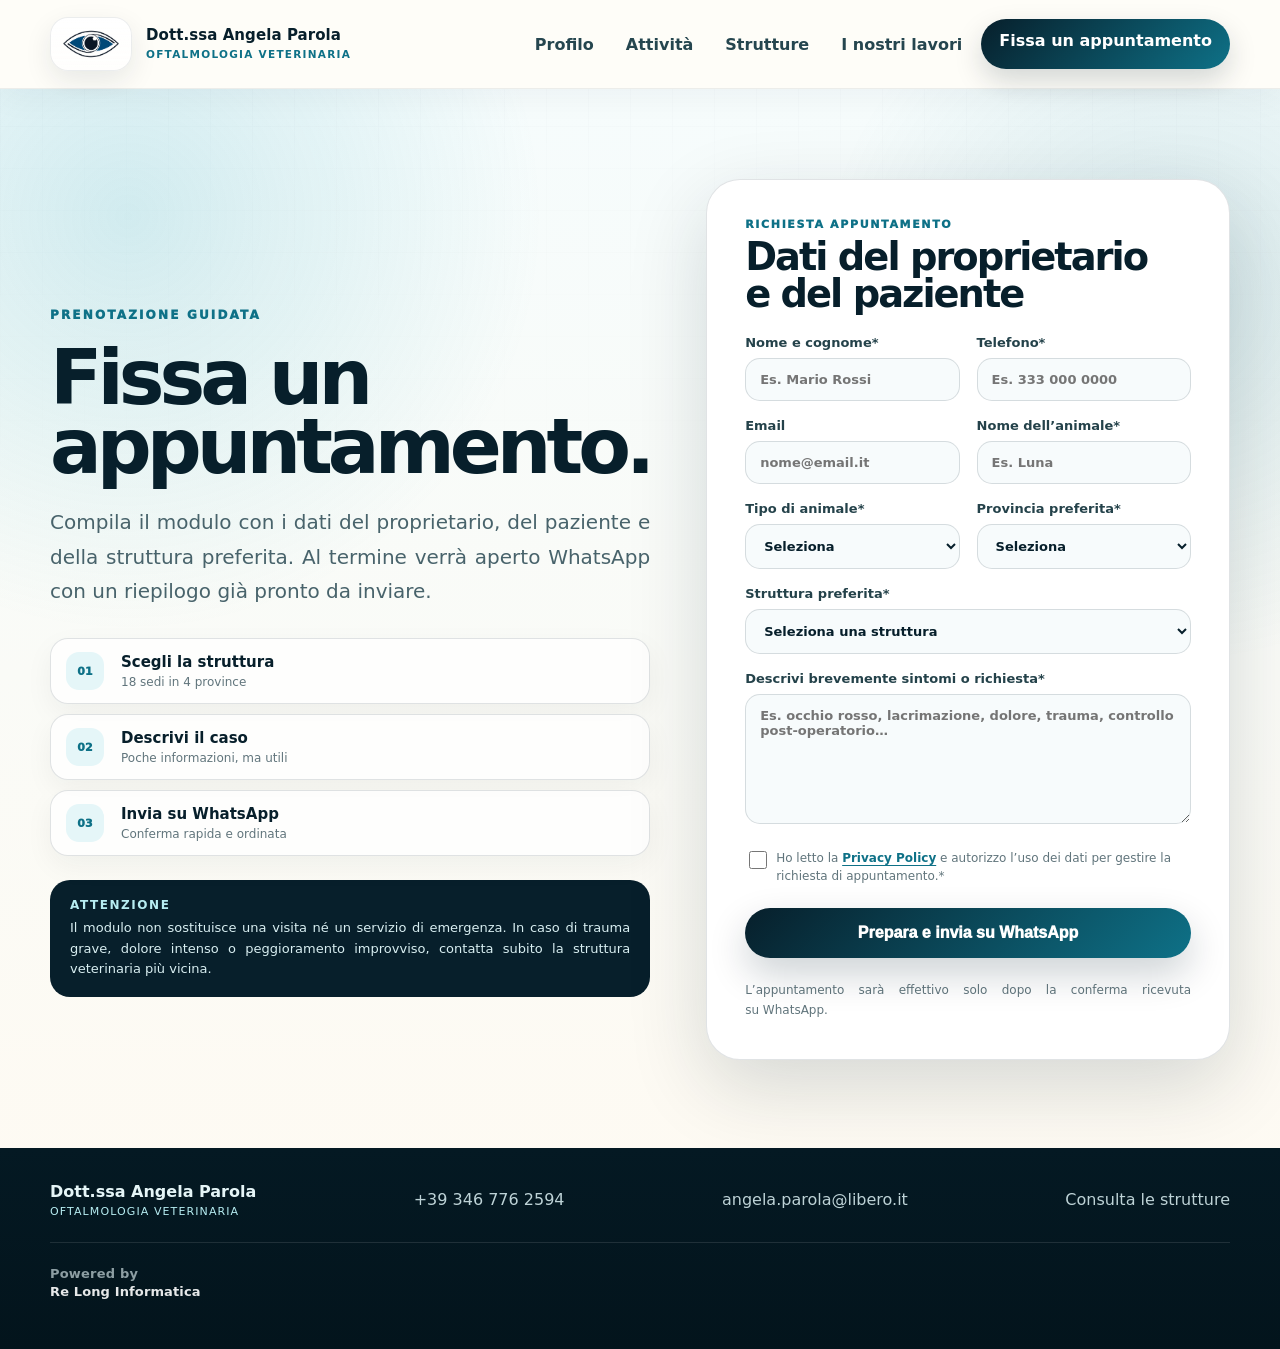
==== commit 5f02377a: "Add files via upload" ====
--- a/appuntamento.html
+++ b/appuntamento.html
@@ -16,7 +16,7 @@
     "@id": "https://alessandroiascone.github.io/angela-parola-oftalmologia/#website"
   }
 }</script></head>
-<body class="no-snap appointment-page" data-page="appuntamento">
+<body class="appointment-page" data-page="appuntamento">
 <a class="skip-link" href="#main">Vai al contenuto</a>
 <header class="site-header" id="top">
 <nav aria-label="Navigazione principale" class="nav container">
@@ -51,7 +51,7 @@
 <p>Il modulo non sostituisce una visita né un servizio di emergenza. In caso di trauma grave, dolore intenso o peggioramento improvviso, contatta subito la struttura veterinaria più vicina.</p>
 </div>
 </div>
-<form class="appointment-form reveal delay-1" data-no-snap="" id="appointmentForm">
+<form class="appointment-form reveal delay-1" id="appointmentForm">
 <div class="form-heading">
 <span>Richiesta appuntamento</span>
 <h2>Dati del proprietario e del paziente</h2>
@@ -118,7 +118,7 @@
 </div>
 <label class="privacy-check">
 <input name="privacy" required="" type="checkbox"/>
-<span>Ho letto la <a href="privacy.html" target="_blank">Privacy Policy</a> e autorizzo l’uso dei dati per gestire la richiesta di appuntamento.*</span>
+<span>Ho letto la <a href="privacy.html" target="_blank" rel="noopener">Privacy Policy</a> e autorizzo l’uso dei dati per gestire la richiesta di appuntamento.*</span>
 </label>
 <button class="btn primary appointment-submit" type="submit">Prepara e invia su WhatsApp</button>
 <p class="form-microcopy">L’appuntamento sarà effettivo solo dopo la conferma ricevuta su WhatsApp.</p>
--- a/assets/style.css
+++ b/assets/style.css
@@ -1365,3 +1365,663 @@
     -webkit-hyphens: auto;
   }
 }
+
+
+/* --- Refinements: premium photo captions and cleaner image previews --- */
+.profile-photo span,
+.works-image-preview .work-thumb > span{
+  text-align:left !important;
+  text-justify:auto !important;
+  hyphens:none !important;
+}
+
+.profile-photo span{
+  left:14px !important;
+  right:auto !important;
+  bottom:14px !important;
+  max-width:calc(100% - 28px) !important;
+  display:inline-flex !important;
+  align-items:center !important;
+  min-height:40px !important;
+  padding:10px 14px !important;
+  border-radius:18px !important;
+  background:rgba(7,31,43,.42) !important;
+  border:1px solid rgba(255,255,255,.18) !important;
+  backdrop-filter:blur(10px) !important;
+  box-shadow:0 10px 24px rgba(7,31,43,.18) !important;
+  font-size:14px !important;
+  line-height:1.18 !important;
+  letter-spacing:.01em !important;
+}
+
+.works-image-preview{
+  align-items:stretch !important;
+}
+.works-image-preview .work-thumb{
+  isolation:isolate;
+}
+.works-image-preview .work-thumb::before{
+  content:"";
+  position:absolute;
+  inset:0;
+  background:radial-gradient(circle at 18% 86%, rgba(255,255,255,.18), transparent 24%);
+  z-index:0;
+  pointer-events:none;
+}
+.works-image-preview .work-thumb > span{
+  position:absolute !important;
+  left:18px !important;
+  right:auto !important;
+  bottom:18px !important;
+  z-index:2 !important;
+  display:flex !important;
+  flex-direction:column !important;
+  gap:3px !important;
+  width:auto !important;
+  max-width:calc(100% - 36px) !important;
+  padding:12px 14px !important;
+  border-radius:18px !important;
+  background:rgba(7,31,43,.42) !important;
+  border:1px solid rgba(255,255,255,.18) !important;
+  backdrop-filter:blur(10px) !important;
+  box-shadow:0 12px 26px rgba(7,31,43,.18) !important;
+}
+.works-image-preview .work-thumb strong,
+.works-image-preview .work-thumb small{
+  margin:0 !important;
+  text-align:left !important;
+  text-shadow:none !important;
+}
+.works-image-preview .work-thumb strong{
+  font-size:18px !important;
+  line-height:1.08 !important;
+  letter-spacing:-.02em !important;
+}
+.works-image-preview .work-thumb small{
+  font-size:12.5px !important;
+  line-height:1.25 !important;
+  color:#e7f7f8 !important;
+  font-weight:750 !important;
+}
+.works-panel{
+  background:linear-gradient(180deg, rgba(255,255,255,.88), rgba(248,253,253,.95)) !important;
+  border:1px solid rgba(7,31,43,.08) !important;
+}
+.works-copy .eyebrow,
+.section-heading .eyebrow,
+.section-intro .eyebrow{
+  letter-spacing:.2em !important;
+}
+
+@media (max-width:680px){
+  .profile-photo span{
+    font-size:13px !important;
+    min-height:38px !important;
+    padding:9px 12px !important;
+    border-radius:16px !important;
+  }
+  .works-image-preview .work-thumb{
+    min-height:220px !important;
+    border-radius:22px !important;
+  }
+  .works-image-preview .work-thumb > span{
+    left:14px !important;
+    bottom:14px !important;
+    max-width:calc(100% - 28px) !important;
+    padding:10px 12px !important;
+    border-radius:16px !important;
+    gap:2px !important;
+  }
+  .works-image-preview .work-thumb strong{
+    font-size:17px !important;
+  }
+  .works-image-preview .work-thumb small{
+    font-size:12px !important;
+  }
+  .works-copy p,
+  .content-card p,
+  .section-heading p,
+  .section-intro p{
+    text-wrap:pretty;
+  }
+}
+
+/* =========================================================
+   V2 PREMIUM — 04/09/2026
+   Rifinitura generale: mobile, SEO-friendly UX, gallery, CTA,
+   leggibilità e scroll naturale.
+   ========================================================= */
+
+html{
+  scroll-snap-type:none!important;
+  overscroll-behavior-y:auto!important;
+  scroll-behavior:smooth;
+  max-width:100%;
+  overflow-x:hidden!important;
+}
+body{
+  width:100%;
+  max-width:100%;
+  overflow-x:hidden!important;
+  text-rendering:optimizeLegibility;
+  -webkit-font-smoothing:antialiased;
+}
+main,section,.container{min-width:0;max-width:100%}
+.snap-page{min-height:0!important;display:block!important;scroll-snap-align:none!important;scroll-snap-stop:normal!important}
+.scroll-dots{display:none!important}
+
+::selection{background:rgba(50,168,191,.22);color:var(--ink)}
+:focus-visible{outline:3px solid rgba(50,168,191,.48);outline-offset:3px}
+
+/* Header più pulito e premium */
+.site-header{
+  background:rgba(255,253,248,.88)!important;
+  border-bottom:1px solid rgba(7,31,43,.07)!important;
+  box-shadow:0 8px 34px rgba(7,31,43,.045);
+}
+.nav-menu a.is-active:not(.nav-cta){
+  color:var(--teal);
+  background:rgba(14,113,135,.08);
+}
+.brand-mark{box-shadow:0 10px 28px rgba(7,31,43,.09)!important}
+
+/* CTA */
+.btn,.nav-menu .nav-cta,.network-summary a{
+  min-height:50px;
+  transition:transform .2s ease,box-shadow .2s ease,background .2s ease,border-color .2s ease;
+}
+.btn:active,.nav-menu .nav-cta:active,.network-summary a:active{transform:translateY(1px) scale(.99)}
+
+/* Tipografia discorsiva: giustificata ma senza l'ultima riga stirata */
+body p,
+body li,
+body .lead,
+body .content-card p,
+body .audience-card p,
+body .audience-card li,
+body .service-card p,
+body .process-step p,
+body .works-copy p,
+body .case-body p,
+body .gallery-note p,
+body .guide-card li,
+body .faq-list details p,
+body .cta-card p,
+body .site-footer p,
+body .appointment-copy p,
+body .form-microcopy,
+body .structures-note{
+  text-align:justify!important;
+  text-align-last:left;
+  text-justify:inter-word;
+  hyphens:auto;
+  -webkit-hyphens:auto;
+}
+
+/* Hero */
+.hero{min-height:auto!important}
+.hero-grid{gap:clamp(34px,5vw,76px)!important}
+.hero-copy h1{max-width:760px}
+.premium-card{
+  border:1px solid rgba(7,31,43,.09)!important;
+  box-shadow:0 28px 75px rgba(7,31,43,.13)!important;
+}
+.logo-stage{background:linear-gradient(180deg,#fff,#fbffff)!important}
+.premium-card-caption>div:first-child>span{letter-spacing:.15em!important}
+.status-pill{white-space:nowrap}
+
+/* Profilo: caption singola, niente effetto doppio */
+.profile-photo span{
+  left:14px!important;
+  right:auto!important;
+  bottom:14px!important;
+  width:auto!important;
+  max-width:calc(100% - 28px)!important;
+  padding:9px 13px!important;
+  border-radius:999px!important;
+  background:rgba(4,25,35,.66)!important;
+  border:1px solid rgba(255,255,255,.18)!important;
+  box-shadow:0 10px 24px rgba(7,31,43,.18)!important;
+  backdrop-filter:blur(10px)!important;
+  font-size:12px!important;
+  line-height:1.15!important;
+  text-align:left!important;
+  white-space:normal!important;
+  text-justify:auto!important;
+  hyphens:none!important;
+}
+.profile-photo::after{background:linear-gradient(180deg,transparent 58%,rgba(3,23,32,.68))!important}
+
+/* Servizi: card più rifinite */
+.service-card{
+  border-color:rgba(7,31,43,.09)!important;
+  box-shadow:0 14px 34px rgba(7,31,43,.07)!important;
+}
+.service-card span{
+  background:linear-gradient(135deg,#edfafa,#dff4f6)!important;
+  color:var(--teal)!important;
+}
+.service-card:hover{transform:translateY(-3px);box-shadow:0 20px 45px rgba(7,31,43,.11)!important}
+
+/* Metodo */
+.process-step{border:1px solid rgba(255,255,255,.12)!important}
+
+/* Strutture */
+.structures-browser{box-shadow:0 20px 54px rgba(7,31,43,.08)!important}
+.structure-card{transition:transform .2s ease,border-color .2s ease,box-shadow .2s ease}
+.structure-card:hover{transform:translateY(-2px);border-color:rgba(14,113,135,.22)!important;box-shadow:0 14px 32px rgba(7,31,43,.07)}
+.structure-card>a{white-space:nowrap}
+
+/* Anteprima lavori: una sola etichetta per immagine */
+.works-panel{
+  background:linear-gradient(155deg,rgba(255,255,255,.92),rgba(241,250,251,.96))!important;
+  border:1px solid rgba(7,31,43,.08)!important;
+  box-shadow:0 24px 65px rgba(7,31,43,.10)!important;
+}
+.works-image-preview .work-thumb{
+  border-radius:28px!important;
+  border:1px solid rgba(7,31,43,.08)!important;
+  box-shadow:0 18px 44px rgba(7,31,43,.13)!important;
+}
+.works-image-preview .work-thumb::after{
+  background:linear-gradient(180deg,rgba(3,23,32,0) 54%,rgba(3,23,32,.62) 100%)!important;
+}
+.works-image-preview .work-thumb>span{
+  left:16px!important;
+  right:auto!important;
+  bottom:16px!important;
+  width:auto!important;
+  max-width:calc(100% - 32px)!important;
+  padding:9px 13px!important;
+  border-radius:999px!important;
+  background:rgba(4,25,35,.70)!important;
+  border:1px solid rgba(255,255,255,.18)!important;
+  backdrop-filter:blur(10px)!important;
+  box-shadow:0 10px 26px rgba(7,31,43,.16)!important;
+  text-align:left!important;
+}
+.works-image-preview .work-thumb strong{
+  font-size:14px!important;
+  line-height:1!important;
+  letter-spacing:.01em!important;
+  margin:0!important;
+}
+.works-image-preview .work-thumb small{display:none!important}
+
+/* Gallery */
+.case-card{border-color:rgba(7,31,43,.09)!important}
+.case-media{padding:0!important;background:#e9f5f6!important}
+.media-zoom{background:rgba(255,255,255,.92)!important}
+.gallery-toolbar{position:sticky;top:94px;z-index:12;padding:10px;border-radius:999px;background:rgba(247,252,252,.84);backdrop-filter:blur(12px);width:max-content;max-width:100%;box-shadow:0 10px 30px rgba(7,31,43,.06)}
+
+/* FAQ */
+.faq-list details{background:rgba(255,255,255,.88)!important;border-color:rgba(7,31,43,.09)!important}
+.faq-list summary{cursor:pointer}
+
+/* Footer */
+.site-footer{background:linear-gradient(180deg,#041923,#03141c)!important}
+.powered-by{opacity:.9}
+
+/* Floating WhatsApp compatto */
+.floating-whatsapp{
+  min-height:48px!important;
+  padding:0 18px!important;
+  box-shadow:0 15px 38px rgba(12,92,43,.22)!important;
+}
+
+/* Form appuntamento */
+.appointment-form-card{box-shadow:0 24px 70px rgba(7,31,43,.12)!important}
+.contact-form input,.contact-form textarea,.contact-form select,
+.appointment-form input,.appointment-form textarea,.appointment-form select{
+  transition:border-color .2s ease,box-shadow .2s ease,background .2s ease;
+}
+
+/* 404 */
+.error-page{min-height:100svh;display:grid;place-items:center;padding:30px;background:radial-gradient(circle at 20% 20%,rgba(50,168,191,.18),transparent 28%),linear-gradient(180deg,#fbffff,#fffaf2)}
+.error-shell{width:min(760px,100%)}
+.error-card{padding:clamp(30px,6vw,58px);border-radius:34px;background:rgba(255,255,255,.90);border:1px solid var(--line);box-shadow:var(--shadow);text-align:center}
+.error-card img{width:min(240px,62%);margin:0 auto 28px}
+.error-card h1{font-size:clamp(38px,7vw,62px);line-height:.96;margin-bottom:18px}
+.error-card p{max-width:560px;margin-inline:auto;color:var(--muted);text-align:center!important}
+.error-card .hero-actions{justify-content:center}
+
+@media (max-width:980px){
+  .nav-menu{top:82px!important}
+  .gallery-toolbar{top:82px;overflow-x:auto;white-space:nowrap;border-radius:22px;width:100%}
+  .section-pad{padding:72px 0!important}
+  .hero.section-pad{padding-top:48px!important;padding-bottom:68px!important}
+  .hero-grid,.split,.split.reverse,.two-col,.works-panel,.process-shell,.faq-grid{gap:34px!important}
+}
+
+@media (max-width:680px){
+  :root{--container:calc(100% - 28px)!important}
+  .container{width:var(--container)!important;max-width:var(--container)!important}
+  h1{font-size:clamp(40px,12.5vw,54px)!important;line-height:.94!important;letter-spacing:-.055em!important}
+  h2{font-size:clamp(30px,9vw,40px)!important;line-height:1.02!important;letter-spacing:-.045em!important}
+  h3{font-size:19px!important}
+  .lead{font-size:16.5px!important;line-height:1.6!important}
+  .section-heading p,.section-intro p{font-size:16px!important;line-height:1.6!important}
+  .section-pad{padding:58px 0!important}
+
+  .hero-actions{display:grid!important;grid-template-columns:1fr!important;gap:10px!important}
+  .hero-actions .btn,.works-actions .btn{width:100%!important}
+  .trust-row{grid-template-columns:1fr 1fr!important;gap:9px!important}
+  .trust-row>div:nth-child(3){grid-column:1/-1}
+  .trust-row div{padding:14px!important;border-radius:19px!important}
+  .trust-row strong{font-size:17px!important}
+  .hero-strip{gap:8px!important}
+  .hero-strip span{width:100%!important;justify-content:flex-start!important}
+
+  /* Profilo mobile stabile */
+  #specialista .profile-photo-grid{
+    grid-template-columns:minmax(0,1fr) minmax(0,1fr)!important;
+    grid-template-rows:310px 150px 180px!important;
+    gap:10px!important;
+  }
+  #specialista .profile-photo-main{grid-column:1/-1!important;grid-row:1!important}
+  #specialista .profile-photo-clinica{grid-column:1!important;grid-row:2!important}
+  #specialista .profile-photo-formazione{grid-column:2!important;grid-row:2!important}
+  #specialista .profile-photo-divulgazione{grid-column:1/-1!important;grid-row:3!important}
+  #specialista .profile-photo span{font-size:11px!important;max-width:calc(100% - 20px)!important;left:10px!important;bottom:10px!important;padding:8px 10px!important}
+  #specialista .profile-photo-main span{font-size:12px!important}
+
+  /* Attività: una card per riga, niente compressione */
+  #attivita .service-grid{display:grid!important;grid-template-columns:1fr!important;gap:10px!important}
+  #attivita .service-card{padding:18px!important;min-height:0!important;height:auto!important}
+  #attivita .service-card h3{font-size:18px!important}
+  #attivita .service-card p{font-size:14.5px!important;line-height:1.5!important}
+
+  /* Strutture: tutto dentro viewport */
+  .province-tabs{display:grid!important;grid-template-columns:1fr 1fr!important;gap:8px!important;overflow:visible!important}
+  .province-tab{width:100%!important;min-width:0!important;white-space:normal!important}
+  .structures-list{max-height:none!important;overflow:visible!important}
+  .structure-card{grid-template-columns:44px minmax(0,1fr)!important;gap:12px!important}
+  .structure-card>a{grid-column:2!important;justify-self:start!important}
+
+  /* Lavori: una colonna pulita */
+  .works-image-preview{display:grid!important;grid-template-columns:1fr!important;gap:12px!important;overflow:visible!important}
+  .works-image-preview .work-thumb,.works-image-preview .work-thumb:nth-child(3){min-height:220px!important;width:100%!important;grid-column:auto!important}
+  .works-image-preview .work-thumb>span{left:14px!important;bottom:14px!important}
+  .gallery-grid{grid-template-columns:1fr!important}
+  .gallery-toolbar{gap:7px!important;padding:8px!important}
+  .filter-btn{padding:10px 13px!important;font-size:13px!important}
+
+  .floating-whatsapp{right:12px!important;bottom:12px!important;left:auto!important;width:auto!important;font-size:13px!important;min-height:44px!important;padding:0 15px!important}
+  .site-footer{padding-bottom:92px!important}
+}
+
+
+/* =========================================================
+   V2.1 — FINAL POLISH
+   Testi senza sillabazione, tre FAQ, profondità premium sobria.
+   ========================================================= */
+
+/* Niente parole spezzate con trattini automatici. Manteniamo il testo
+   giustificato, ma il browser può andare a capo solo tra parole. */
+body p,
+body li,
+body .lead,
+body .content-card p,
+body .audience-card p,
+body .audience-card li,
+body .service-card p,
+body .process-step p,
+body .works-copy p,
+body .case-body p,
+body .gallery-note p,
+body .guide-card li,
+body .faq-list details p,
+body .cta-card p,
+body .site-footer p,
+body .appointment-copy p,
+body .form-microcopy,
+body .structures-note{
+  hyphens:none!important;
+  -webkit-hyphens:none!important;
+  word-break:normal!important;
+  overflow-wrap:normal!important;
+  text-wrap:pretty;
+}
+
+body h1,body h2,body h3,body summary,
+body .btn,body .nav-menu a,body .status-pill,
+body .structure-copy strong,body .structure-copy span{
+  hyphens:none!important;
+  -webkit-hyphens:none!important;
+  word-break:normal!important;
+  overflow-wrap:normal!important;
+}
+
+h1,h2,h3{ text-wrap:balance; }
+
+/* Anteprima lavori: UNA sola etichetta, pulita, senza testi sovrapposti. */
+.works-image-preview .work-thumb>span{
+  display:inline-flex!important;
+  flex-direction:row!important;
+  align-items:center!important;
+  width:auto!important;
+  max-width:calc(100% - 32px)!important;
+  min-height:38px!important;
+  white-space:nowrap!important;
+  text-align:left!important;
+  line-height:1!important;
+}
+.works-image-preview .work-thumb>span strong{
+  display:block!important;
+  white-space:nowrap!important;
+  line-height:1!important;
+}
+.works-image-preview .work-thumb>span small{display:none!important}
+
+/* FAQ più compatte e leggibili. */
+.faq-list{gap:12px!important}
+.faq-list details{
+  border-radius:24px!important;
+  box-shadow:0 14px 34px rgba(7,31,43,.065)!important;
+}
+.faq-list summary{
+  line-height:1.22!important;
+  text-wrap:pretty;
+}
+
+/* Profondità premium: nessuna pacchianata, solo layering e luce. */
+.premium-card,
+.content-card,
+.audience-card,
+.service-card,
+.structures-browser,
+.works-panel,
+.case-card,
+.faq-list details,
+.appointment-form-card{
+  box-shadow:
+    0 1px 0 rgba(255,255,255,.95) inset,
+    0 18px 46px rgba(7,31,43,.085)!important;
+}
+
+.btn.primary,.nav-menu .nav-cta,.network-summary a{
+  position:relative;
+  overflow:hidden;
+  isolation:isolate;
+}
+.btn.primary::after,.nav-menu .nav-cta::after,.network-summary a::after{
+  content:"";
+  position:absolute;
+  inset:-80% auto -80% -45%;
+  width:34%;
+  transform:rotate(18deg);
+  background:linear-gradient(90deg,transparent,rgba(255,255,255,.30),transparent);
+  transition:left .55s ease;
+  pointer-events:none;
+  z-index:-0;
+}
+
+.status-pill,
+.hero-strip span,
+.trust-row div,
+.province-tab,
+.structure-card>a,
+.media-zoom{
+  box-shadow:
+    0 1px 0 rgba(255,255,255,.92) inset,
+    0 10px 24px rgba(7,31,43,.065)!important;
+}
+
+@media (hover:hover) and (pointer:fine){
+  .premium-card{
+    transform:perspective(1200px) rotateX(.5deg) rotateY(-.8deg);
+    transform-style:preserve-3d;
+    transition:transform .35s ease,box-shadow .35s ease;
+  }
+  .premium-card:hover{
+    transform:perspective(1200px) translateY(-5px) rotateX(0deg) rotateY(0deg);
+    box-shadow:0 1px 0 rgba(255,255,255,.95) inset,0 34px 82px rgba(7,31,43,.16)!important;
+  }
+  .content-card,.audience-card,.service-card,.structure-card,.case-card,.faq-list details{
+    transition:transform .24s ease,box-shadow .24s ease,border-color .24s ease;
+  }
+  .content-card:hover,.audience-card:hover,.service-card:hover,.case-card:hover{
+    transform:translateY(-4px);
+    box-shadow:0 1px 0 rgba(255,255,255,.95) inset,0 24px 54px rgba(7,31,43,.12)!important;
+  }
+  .btn.primary:hover::after,.nav-menu .nav-cta:hover::after,.network-summary a:hover::after{left:120%}
+}
+
+@media (max-width:680px){
+  /* Più contenuto nello schermo, senza spezzare parole. */
+  body p,body li,body .lead,body .faq-list details p{
+    letter-spacing:-.006em;
+  }
+  .faq-list summary{
+    font-size:clamp(17px,4.8vw,20px)!important;
+    padding-right:44px!important;
+  }
+  .faq-list details p{
+    font-size:15px!important;
+    line-height:1.58!important;
+  }
+  .works-image-preview .work-thumb>span{
+    min-height:36px!important;
+    padding:9px 12px!important;
+    max-width:calc(100% - 28px)!important;
+  }
+  .works-image-preview .work-thumb>span strong{font-size:15px!important}
+  .appointment-cta h2{font-size:clamp(30px,8.7vw,38px)!important}
+}
+
+
+/* =========================================================
+   V2.2 Final polish: sobrio, accessibile, senza effetti invasivi
+   ========================================================= */
+::selection{background:rgba(50,168,191,.28);color:var(--ink)}
+html{-webkit-tap-highlight-color:transparent}
+.btn,.nav-menu a,.structure-card a,.filter-btn,.floating-whatsapp{touch-action:manipulation}
+.btn:active,.structure-card a:active,.filter-btn:active{transform:scale(.985)}
+
+/* Focus realmente visibile anche da tastiera. */
+:where(a,button,input,select,textarea,summary):focus-visible{
+  outline:3px solid rgba(50,168,191,.48)!important;
+  outline-offset:3px!important;
+}
+
+/* Effetto depth soltanto dove esiste un vero hover: niente giostre su smartphone. */
+@media (hover:hover) and (pointer:fine){
+  .service-card,.audience-card,.content-card,.case-card,.structure-card{
+    transition:transform .24s ease,box-shadow .24s ease,border-color .24s ease;
+  }
+  .service-card:hover,.audience-card:hover,.structure-card:hover{
+    transform:translateY(-4px);
+    box-shadow:0 22px 54px rgba(7,31,43,.13);
+    border-color:rgba(14,113,135,.18);
+  }
+}
+
+/* Privacy definitiva: leggibile e coerente con il resto del sito. */
+.privacy-main{background:linear-gradient(180deg,#f9ffff 0%,#fffaf2 100%)}
+.privacy-shell{display:grid;grid-template-columns:minmax(260px,.72fr) minmax(0,1.28fr);gap:48px;align-items:start}
+.privacy-intro{position:sticky;top:126px}
+.privacy-intro h1{font-size:clamp(48px,6vw,78px);line-height:.94;margin-bottom:22px}
+.privacy-updated{display:inline-flex;margin-top:14px;padding:9px 12px;border:1px solid var(--line);border-radius:999px;background:rgba(255,255,255,.75);color:var(--muted);font-size:12px;font-weight:850}
+.privacy-content{padding:38px}
+.privacy-content section+section{border-top:1px solid var(--line);padding-top:24px;margin-top:24px}
+.privacy-content h2{font-size:22px;line-height:1.2;letter-spacing:-.025em;margin-bottom:10px}
+.privacy-content p{font-size:15.5px;line-height:1.72;margin-bottom:10px}
+.privacy-content a:not(.btn){color:var(--teal);text-decoration:underline;text-underline-offset:3px}
+.privacy-actions{display:flex;gap:12px;flex-wrap:wrap;margin-top:30px}
+.privacy-legal-note{margin-top:22px!important;padding:16px 18px;border-radius:18px;background:var(--mint);border:1px solid rgba(14,113,135,.12);font-size:12.5px!important;color:#476169!important}
+.privacy-nav{margin-left:auto}
+
+@media (max-width:860px){
+  .privacy-shell{grid-template-columns:1fr;gap:24px}
+  .privacy-intro{position:static}
+  .privacy-content{padding:26px}
+}
+@media (max-width:680px){
+  .privacy-intro h1{font-size:48px}
+  .privacy-content{padding:22px;border-radius:24px}
+  .privacy-content h2{font-size:19px}
+  .privacy-content p{font-size:14.5px;line-height:1.65}
+  .privacy-actions .btn{width:100%}
+}
+
+/* =========================================================
+   V2.3 — Mobile typography balance
+   Nei riquadri stretti il testo non viene giustificato: evita
+   spazi enormi tra le parole e mantiene una lettura naturale.
+   ========================================================= */
+@media (max-width:680px){
+  #percorso .process-grid{
+    grid-template-columns:1fr!important;
+    gap:14px!important;
+  }
+
+  #percorso .process-step{
+    min-height:0!important;
+    height:auto!important;
+    padding:22px!important;
+    border-radius:24px!important;
+  }
+
+  #percorso .process-step b{
+    width:42px!important;
+    height:42px!important;
+    margin-bottom:18px!important;
+    font-size:16px!important;
+  }
+
+  #percorso .process-step h3{
+    margin-bottom:10px!important;
+    font-size:21px!important;
+    line-height:1.15!important;
+  }
+
+  #percorso .process-step p{
+    margin:0!important;
+    font-size:16px!important;
+    line-height:1.55!important;
+    letter-spacing:0!important;
+    word-spacing:0!important;
+    text-align:left!important;
+    text-align-last:left!important;
+    text-justify:auto!important;
+    hyphens:none!important;
+    -webkit-hyphens:none!important;
+    word-break:normal!important;
+    overflow-wrap:normal!important;
+    text-wrap:pretty!important;
+  }
+
+  /* Nei componenti stretti la giustificazione crea 'buchi'.
+     Manteniamo giustificati i paragrafi ampi, ma allineiamo a sinistra
+     le card compatte per un risultato più editoriale e premium. */
+  .service-card p,
+  .faq-list details p,
+  .case-body p,
+  .gallery-note p,
+  .guide-card li{
+    text-align:left!important;
+    text-align-last:left!important;
+    text-justify:auto!important;
+    word-spacing:0!important;
+  }
+}
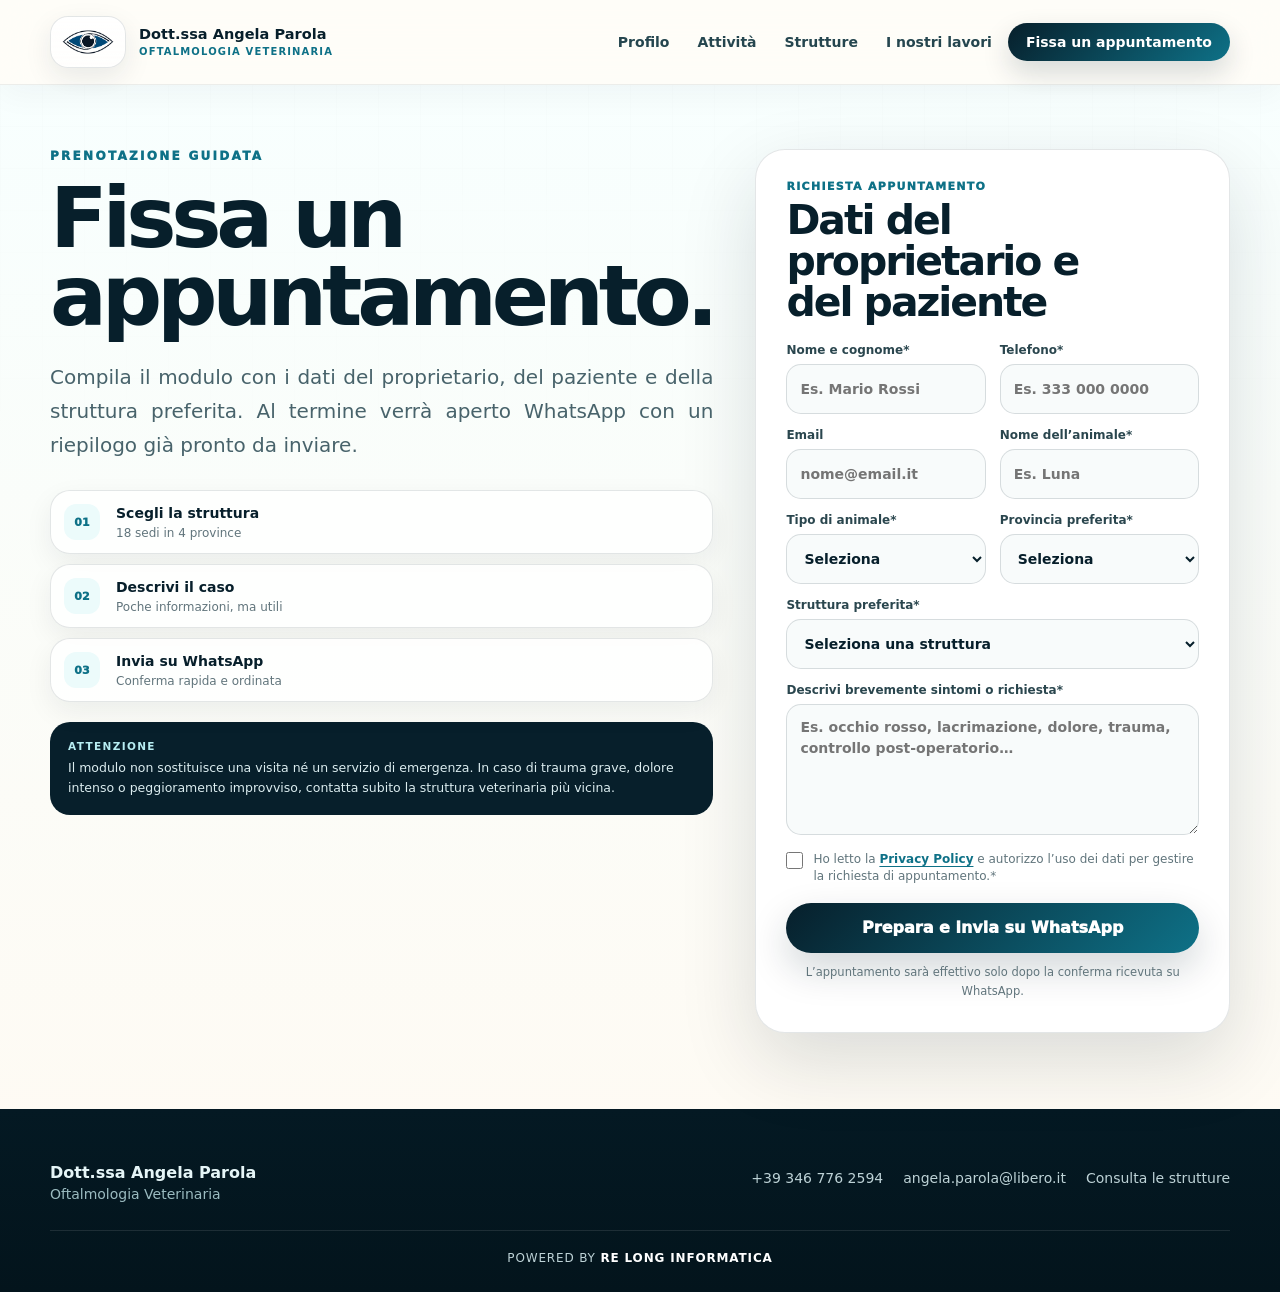
==== commit 9f207000: "Add files via upload" ====
--- a/appuntamento.html
+++ b/appuntamento.html
@@ -7,13 +7,13 @@
 <title>Fissa un appuntamento | Dott.ssa Angela Parola</title>
 <meta content="#071f2b" name="theme-color"/>
 <link href="assets/style.css" rel="stylesheet"/>
-<meta content="Scegli la provincia e la struttura veterinaria, inserisci i dati del paziente e prepara la richiesta di appuntamento via WhatsApp." name="description"/><meta content="index,follow,max-image-preview:large" name="robots"/><meta content="Dott.ssa Angela Parola" name="author"/><link href="https://alessandroiascone.github.io/angela-parola-oftalmologia/appuntamento.html" rel="canonical"/><link href="assets/icons/favicon.ico" rel="icon" type="image/x-icon"/><link href="assets/icons/favicon-32.png" rel="icon" sizes="32x32" type="image/png"/><link href="assets/icons/apple-touch-icon.png" rel="apple-touch-icon" sizes="180x180"/><link href="manifest.webmanifest" rel="manifest"/><meta content="it_IT" property="og:locale"/><meta content="website" property="og:type"/><meta content="Fissa un appuntamento | Dott.ssa Angela Parola" property="og:title"/><meta content="Scegli la provincia e la struttura veterinaria, inserisci i dati del paziente e prepara la richiesta di appuntamento via WhatsApp." property="og:description"/><meta content="https://alessandroiascone.github.io/angela-parola-oftalmologia/appuntamento.html" property="og:url"/><meta content="https://alessandroiascone.github.io/angela-parola-oftalmologia/assets/og/og-appuntamento.jpg" property="og:image"/><meta content="1200" property="og:image:width"/><meta content="630" property="og:image:height"/><meta content="Dott.ssa Angela Parola - Oftalmologia Veterinaria" property="og:image:alt"/><meta content="summary_large_image" name="twitter:card"/><meta content="Fissa un appuntamento | Dott.ssa Angela Parola" name="twitter:title"/><meta content="Scegli la provincia e la struttura veterinaria, inserisci i dati del paziente e prepara la richiesta di appuntamento via WhatsApp." name="twitter:description"/><meta content="https://alessandroiascone.github.io/angela-parola-oftalmologia/assets/og/og-appuntamento.jpg" name="twitter:image"/><script type="application/ld+json">{
+<meta content="Scegli la provincia e la struttura veterinaria, inserisci i dati del paziente e prepara la richiesta di appuntamento via WhatsApp." name="description"/><meta content="index,follow,max-image-preview:large" name="robots"/><meta content="Dott.ssa Angela Parola" name="author"/><link href="https://dottangelaparola.com/appuntamento.html" rel="canonical"/><link href="assets/icons/favicon.ico" rel="icon" type="image/x-icon"/><link href="assets/icons/favicon-32.png" rel="icon" sizes="32x32" type="image/png"/><link href="assets/icons/apple-touch-icon.png" rel="apple-touch-icon" sizes="180x180"/><link href="manifest.webmanifest" rel="manifest"/><meta content="it_IT" property="og:locale"/><meta content="website" property="og:type"/><meta content="Fissa un appuntamento | Dott.ssa Angela Parola" property="og:title"/><meta content="Scegli la provincia e la struttura veterinaria, inserisci i dati del paziente e prepara la richiesta di appuntamento via WhatsApp." property="og:description"/><meta content="https://dottangelaparola.com/appuntamento.html" property="og:url"/><meta content="https://dottangelaparola.com/assets/og/og-appuntamento.jpg" property="og:image"/><meta content="1200" property="og:image:width"/><meta content="630" property="og:image:height"/><meta content="Dott.ssa Angela Parola - Oftalmologia Veterinaria" property="og:image:alt"/><meta content="summary_large_image" name="twitter:card"/><meta content="Fissa un appuntamento | Dott.ssa Angela Parola" name="twitter:title"/><meta content="Scegli la provincia e la struttura veterinaria, inserisci i dati del paziente e prepara la richiesta di appuntamento via WhatsApp." name="twitter:description"/><meta content="https://dottangelaparola.com/assets/og/og-appuntamento.jpg" name="twitter:image"/><script type="application/ld+json">{
   "@context": "https://schema.org",
   "@type": "WebPage",
   "name": "Fissa un appuntamento - Dott.ssa Angela Parola",
-  "url": "https://alessandroiascone.github.io/angela-parola-oftalmologia/appuntamento.html",
+  "url": "https://dottangelaparola.com/appuntamento.html",
   "isPartOf": {
-    "@id": "https://alessandroiascone.github.io/angela-parola-oftalmologia/#website"
+    "@id": "https://dottangelaparola.com/#website"
   }
 }</script></head>
 <body class="appointment-page" data-page="appuntamento">
--- a/assets/style.css
+++ b/assets/style.css
@@ -8,2020 +8,1014 @@
   --paper:#fffdf8;
   --cream:#f7f1e7;
   --muted:#61757c;
-  --line:rgba(7,31,43,.12);
-  --line-strong:rgba(7,31,43,.20);
-  --white:rgba(255,255,255,.86);
-  --shadow:0 26px 80px rgba(7,31,43,.16);
-  --shadow-soft:0 16px 44px rgba(7,31,43,.10);
-  --radius:30px;
-  --container:min(1180px, calc(100% - 40px));
-}
+  --muted-2:#48636b;
+  --line:rgba(7,31,43,.11);
+  --line-strong:rgba(7,31,43,.18);
+  --glass:rgba(255,255,255,.84);
+  --shadow-lg:0 28px 78px rgba(7,31,43,.14);
+  --shadow-md:0 18px 46px rgba(7,31,43,.09);
+  --shadow-sm:0 10px 28px rgba(7,31,43,.065);
+  --radius-xl:34px;
+  --radius-lg:28px;
+  --radius-md:22px;
+  --container:min(1180px,calc(100% - 40px));
+  --header-h:84px;
+}
+
 *{box-sizing:border-box}
-html{scroll-behavior:smooth}
+html{
+  scroll-behavior:smooth;
+  scroll-padding-top:calc(var(--header-h) + 14px);
+  overflow-x:hidden;
+  -webkit-text-size-adjust:100%;
+}
 body{
   margin:0;
-  font-family:Inter, ui-sans-serif, system-ui, -apple-system, BlinkMacSystemFont, "Segoe UI", sans-serif;
+  min-width:0;
+  max-width:100%;
+  overflow-x:hidden;
+  font-family:Inter,ui-sans-serif,system-ui,-apple-system,BlinkMacSystemFont,"Segoe UI",sans-serif;
   color:var(--ink);
   background:
-    radial-gradient(circle at 10% 0%, rgba(50,168,191,.18), transparent 26%),
-    radial-gradient(circle at 90% 8%, rgba(183,237,242,.36), transparent 24%),
-    linear-gradient(180deg,#fffaf2 0%,#f7fcfc 44%,#fffaf2 100%);
-  overflow-x:hidden;
+    radial-gradient(circle at 8% 0%,rgba(50,168,191,.16),transparent 25%),
+    radial-gradient(circle at 92% 8%,rgba(183,237,242,.30),transparent 23%),
+    linear-gradient(180deg,#fffaf2 0%,#f8fdfd 45%,#fffaf2 100%);
+  text-rendering:optimizeLegibility;
+  -webkit-font-smoothing:antialiased;
 }
 body::before{
   content:"";
   position:fixed;
   inset:0;
+  z-index:-2;
   pointer-events:none;
-  background-image:linear-gradient(rgba(7,31,43,.035) 1px, transparent 1px),linear-gradient(90deg, rgba(7,31,43,.035) 1px, transparent 1px);
+  background-image:
+    linear-gradient(rgba(7,31,43,.028) 1px,transparent 1px),
+    linear-gradient(90deg,rgba(7,31,43,.028) 1px,transparent 1px);
   background-size:42px 42px;
-  mask-image:linear-gradient(180deg,rgba(0,0,0,.38),transparent 58%);
-  z-index:-2;
-}
+  mask-image:linear-gradient(180deg,rgba(0,0,0,.34),transparent 58%);
+}
+
+::selection{background:rgba(50,168,191,.26);color:var(--ink)}
+:where(a,button,input,select,textarea,summary):focus-visible{
+  outline:3px solid rgba(50,168,191,.48);
+  outline-offset:3px;
+}
+
 a{color:inherit;text-decoration:none}
-img{max-width:100%;display:block}
+img{display:block;max-width:100%;height:auto}
+button,input,select,textarea{font:inherit}
+button{color:inherit}
+main,section,.container{min-width:0;max-width:100%}
+
 h1,h2,h3,p{margin-top:0}
-h1{font-size:clamp(46px,6.7vw,92px);line-height:.9;letter-spacing:-.065em;margin-bottom:26px}
-h2{font-size:clamp(32px,4.6vw,60px);line-height:.98;letter-spacing:-.052em;margin-bottom:18px}
-h3{font-size:22px;line-height:1.12;letter-spacing:-.025em;margin-bottom:10px}
-p{line-height:1.7}.container{width:var(--container);margin-inline:auto}.section-pad{padding:108px 0}.soft{background:rgba(255,255,255,.48);border-block:1px solid rgba(7,31,43,.07)}.center{text-align:center;max-width:820px;margin:0 auto 52px}.skip-link{position:absolute;left:16px;top:-80px;background:#fff;color:var(--ink);padding:12px 16px;border-radius:999px;z-index:70}.skip-link:focus{top:16px}.eyebrow{font-size:12px;text-transform:uppercase;letter-spacing:.18em;color:var(--teal);font-weight:950;margin:0 0 18px}.eyebrow.light{color:var(--aqua)}.lead{font-size:20px;line-height:1.72;color:#48636b;max-width:760px}.section-heading p,.section-intro p{color:#5d747a;line-height:1.72;font-size:18px}.site-header{position:sticky;top:0;z-index:60;background:rgba(255,253,248,.76);backdrop-filter:blur(20px);border-bottom:1px solid rgba(7,31,43,.08)}.nav{height:84px;display:flex;align-items:center;justify-content:space-between;gap:22px}.brand{display:flex;align-items:center;gap:14px;min-width:280px}.brand-mark{width:70px;height:50px;border-radius:18px;background:linear-gradient(180deg,#fff,rgba(255,255,255,.72));display:grid;place-items:center;box-shadow:0 14px 35px rgba(7,31,43,.10);overflow:hidden;border:1px solid rgba(7,31,43,.08)}.brand-mark img{width:100px;max-width:none}.brand-copy{line-height:1.05}.brand-copy strong{display:block;font-size:15px;letter-spacing:.005em}.brand-copy small{display:block;color:var(--teal);font-weight:850;margin-top:5px;text-transform:uppercase;font-size:10.5px;letter-spacing:.12em}.nav-menu{display:flex;align-items:center;gap:6px}.nav-menu a{font-weight:800;color:#25464f;padding:12px 13px;border-radius:999px;transition:.22s ease}.nav-menu a:hover{background:rgba(14,113,135,.09);color:var(--teal);transform:translateY(-1px)}.nav-menu .nav-cta{background:linear-gradient(135deg,var(--ink),var(--teal));color:#fff;padding-inline:18px;box-shadow:0 12px 28px rgba(7,31,43,.17)}.nav-menu .nav-cta:hover{background:linear-gradient(135deg,var(--teal),var(--teal-2));color:#fff}.nav-toggle{display:none;border:0;background:transparent;align-items:center;gap:5px;color:var(--ink);font-weight:850}.nav-toggle span{display:block;width:24px;height:2px;background:var(--ink);border-radius:20px}.nav-toggle em{font-style:normal;margin-left:6px}.hero{position:relative;min-height:calc(100vh - 84px);display:flex;align-items:center;overflow:hidden}.hero::before{content:"";position:absolute;inset:0;background:radial-gradient(circle at 76% 22%,rgba(50,168,191,.20),transparent 27%),linear-gradient(135deg,rgba(7,31,43,.03),rgba(255,255,255,.1));z-index:-1}.hero::after{content:"";position:absolute;width:840px;height:840px;border:1px solid rgba(14,113,135,.14);border-radius:50%;right:-330px;top:20px;box-shadow:inset 0 0 0 105px rgba(255,255,255,.16);z-index:-1}.hero-grid{display:grid;grid-template-columns:1.06fr .94fr;gap:76px;align-items:center}.hero-actions{display:flex;gap:14px;flex-wrap:wrap;margin-top:34px}.btn{display:inline-flex;align-items:center;justify-content:center;gap:10px;border-radius:999px;min-height:52px;padding:0 22px;font-weight:950;transition:.22s ease;border:1px solid rgba(7,31,43,.14);cursor:pointer}.btn.primary{background:linear-gradient(135deg,var(--ink),var(--teal));color:#fff;box-shadow:0 16px 38px rgba(7,31,43,.20)}.btn.primary:hover{transform:translateY(-2px);box-shadow:0 22px 48px rgba(7,31,43,.27)}.btn.ghost{background:rgba(255,255,255,.60);color:var(--ink);backdrop-filter:blur(12px)}.btn.ghost:hover{background:#fff;transform:translateY(-2px)}.btn.soft-btn{background:rgba(236,251,251,.82);border-color:rgba(50,168,191,.28);color:var(--teal)}.btn.inverted{background:#fff;color:var(--ink);box-shadow:none}.hero-strip{display:flex;flex-wrap:wrap;gap:10px;margin-top:28px}.hero-strip span{display:inline-flex;align-items:center;gap:8px;background:rgba(255,255,255,.76);border:1px solid var(--line);border-radius:999px;padding:10px 14px;color:#28454d;font-weight:850;box-shadow:0 10px 26px rgba(7,31,43,.06)}.hero-strip span::before{content:"";width:8px;height:8px;border-radius:999px;background:linear-gradient(135deg,var(--teal),var(--teal-2));box-shadow:0 0 0 5px rgba(50,168,191,.14)}.trust-row{display:grid;grid-template-columns:repeat(3,1fr);gap:12px;margin-top:40px;max-width:690px}.trust-row div{background:rgba(255,255,255,.76);border:1px solid var(--line);border-radius:24px;padding:18px;box-shadow:0 14px 35px rgba(7,31,43,.06)}.trust-row strong{display:block;font-size:20px;letter-spacing:-.02em}.trust-row span{display:block;color:var(--muted);font-size:13px;margin-top:4px}.hero-visual{position:relative;min-height:590px;display:grid;place-items:center}.premium-card{position:relative;width:min(100%,590px);border-radius:44px;background:linear-gradient(180deg,rgba(255,255,255,.92),rgba(255,250,242,.86));padding:34px;box-shadow:var(--shadow);border:1px solid rgba(7,31,43,.11);overflow:hidden}.premium-card::before{content:"";position:absolute;inset:18px;border:1px solid rgba(14,113,135,.13);border-radius:34px;pointer-events:none}.premium-card::after{content:"";position:absolute;right:-110px;top:-110px;width:280px;height:280px;border-radius:50%;background:radial-gradient(circle,rgba(50,168,191,.18),transparent 70%)}.logo-stage{position:relative;z-index:1;background:#fff;border:1px solid rgba(7,31,43,.08);border-radius:32px;padding:46px 28px;display:grid;place-items:center;box-shadow:inset 0 1px 0 rgba(255,255,255,.9),0 18px 45px rgba(7,31,43,.08)}.logo-stage img{width:min(420px,100%);filter:drop-shadow(0 18px 25px rgba(7,31,43,.11))}.premium-card-caption{position:relative;z-index:1;margin-top:20px;display:grid;grid-template-columns:1fr auto;gap:16px;align-items:end;padding-top:20px;border-top:1px solid rgba(7,31,43,.12)}.premium-card-caption span{display:block;color:var(--teal);text-transform:uppercase;letter-spacing:.18em;font-size:12px;font-weight:950}.premium-card-caption strong{display:block;font-size:28px;margin-top:8px;letter-spacing:-.035em}.status-pill{display:inline-flex;align-items:center;gap:8px;border-radius:999px;background:var(--mint);color:var(--teal);font-weight:950;padding:10px 13px}.status-pill::before{content:"";width:9px;height:9px;border-radius:999px;background:var(--teal)}.floating-card{position:absolute;background:rgba(255,255,255,.88);backdrop-filter:blur(14px);border:1px solid rgba(7,31,43,.10);box-shadow:var(--shadow-soft);border-radius:24px;padding:16px 18px;min-width:210px}.floating-card strong{display:block;font-size:18px}.floating-card span{display:block;color:var(--muted);font-size:13px;margin-top:4px}.fc-1{left:0;top:76px}.fc-2{right:0;bottom:76px}.floating-orb{position:absolute;border-radius:50%;background:linear-gradient(135deg,var(--aqua),var(--teal));opacity:.68}.orb-a{width:58px;height:58px;right:38px;top:36px}.orb-b{width:24px;height:24px;left:90px;bottom:38px;background:var(--teal)}.split{display:grid;grid-template-columns:.82fr 1.18fr;gap:70px;align-items:start}.split.reverse{grid-template-columns:1.1fr .9fr}.content-card{background:rgba(255,255,255,.82);border:1px solid var(--line);border-radius:var(--radius);box-shadow:var(--shadow-soft);padding:42px}.content-card p{font-size:18px;line-height:1.78;color:#435d64}.quote-panel{margin-top:26px;background:linear-gradient(135deg,var(--ink),var(--teal));color:#fff;padding:28px;border-radius:26px}.quote-panel span{display:block;text-transform:uppercase;letter-spacing:.18em;color:var(--aqua);font-size:12px;font-weight:950}.quote-panel strong{display:block;font-size:24px;line-height:1.22;margin-top:8px}.audience-grid{display:grid;grid-template-columns:1fr 1fr;gap:24px}.audience-card{position:relative;overflow:hidden;background:rgba(255,255,255,.82);border:1px solid var(--line);border-radius:32px;padding:34px;box-shadow:var(--shadow-soft);min-height:330px}.audience-card::before{content:"";position:absolute;right:-80px;top:-80px;width:210px;height:210px;border-radius:50%;background:rgba(50,168,191,.13)}.audience-card .icon{display:grid;place-items:center;width:58px;height:58px;border-radius:20px;background:var(--mint);color:var(--teal);font-size:26px;margin-bottom:24px}.audience-card p{color:var(--muted);font-size:17px}.audience-card ul{padding:0;margin:22px 0 0;list-style:none;display:grid;gap:12px}.audience-card li{display:flex;gap:10px;align-items:flex-start;color:#304a52;font-weight:750}.audience-card li::before{content:"✓";display:grid;place-items:center;flex:0 0 22px;width:22px;height:22px;border-radius:50%;background:var(--teal);color:#fff;font-size:13px}.service-grid{display:grid;grid-template-columns:repeat(12,1fr);gap:20px}.service-card{position:relative;min-height:282px;background:rgba(255,255,255,.84);border:1px solid var(--line);border-radius:30px;padding:30px;box-shadow:0 18px 45px rgba(7,31,43,.07);overflow:hidden;transition:.25s ease}.service-card:nth-child(1),.service-card:nth-child(6){grid-column:span 5}.service-card:nth-child(2),.service-card:nth-child(3),.service-card:nth-child(4),.service-card:nth-child(5){grid-column:span 3}.service-card::after{content:"";position:absolute;right:-46px;top:-46px;width:150px;height:150px;border-radius:50%;background:rgba(50,168,191,.12);transition:.25s ease}.service-card:hover{transform:translateY(-6px);box-shadow:var(--shadow)}.service-card:hover::after{transform:scale(1.25)}.service-card span{display:inline-flex;width:46px;height:46px;align-items:center;justify-content:center;background:#edf7f8;color:var(--teal);border-radius:17px;font-weight:950;margin-bottom:24px}.service-card p{color:var(--muted);line-height:1.66}.dark-band{background:radial-gradient(circle at 18% 20%,rgba(50,168,191,.20),transparent 28%),linear-gradient(135deg,#061f2b,#0d4051 58%,#0e7187);color:#fff}.dark-band p{color:#d7edf0}.process-shell{display:grid;grid-template-columns:.72fr 1.28fr;gap:44px;align-items:start}.process-intro{position:sticky;top:110px}.process-grid{display:grid;grid-template-columns:1fr 1fr;gap:18px}.process-step{position:relative;background:rgba(255,255,255,.10);border:1px solid rgba(255,255,255,.16);border-radius:28px;padding:28px;min-height:260px;overflow:hidden}.process-step::after{content:"";position:absolute;right:-40px;bottom:-40px;width:120px;height:120px;border-radius:50%;background:rgba(255,255,255,.08)}.process-step b{display:grid;place-items:center;width:46px;height:46px;border-radius:50%;background:#fff;color:var(--ink);margin-bottom:28px}.process-step p{color:#d6edf1;line-height:1.65}.two-col{display:grid;grid-template-columns:1fr 1fr;gap:70px;align-items:center}.symptoms-section{background:linear-gradient(180deg,rgba(255,255,255,.45),rgba(183,237,242,.10))}.symptoms-list{display:grid;grid-template-columns:1fr;gap:14px}.symptoms-list div{display:flex;align-items:center;gap:14px;background:rgba(255,255,255,.86);border:1px solid var(--line);border-radius:21px;padding:18px 20px;box-shadow:0 14px 30px rgba(7,31,43,.06);font-weight:850;color:#24424a}.symptoms-list span{width:14px;height:14px;border-radius:50%;background:linear-gradient(135deg,var(--teal),var(--aqua));box-shadow:0 0 0 7px rgba(50,168,191,.14)}.territory-wrap{display:grid;grid-template-columns:1.05fr .95fr;gap:34px;align-items:stretch}.territory-grid{display:grid;grid-template-columns:repeat(2,1fr);gap:18px}.territory-card{min-height:176px;padding:28px;border-radius:28px;background:linear-gradient(180deg,#fff,#f8ffff);border:1px solid var(--line);box-shadow:var(--shadow-soft);position:relative;overflow:hidden}.territory-card::before{content:"";position:absolute;right:-45px;bottom:-45px;width:130px;height:130px;border-radius:50%;background:rgba(14,113,135,.10)}.territory-card strong{display:block;font-size:30px;letter-spacing:-.035em;margin-bottom:12px}.territory-card span{color:var(--muted);line-height:1.55}.map-card{position:relative;overflow:hidden;border-radius:32px;padding:34px;background:linear-gradient(135deg,var(--ink),var(--teal));color:#fff;box-shadow:var(--shadow)}.map-card::before{content:"";position:absolute;inset:24px;border:1px dashed rgba(255,255,255,.22);border-radius:24px}.map-card h3,.map-card p,.map-points{position:relative;z-index:1}.map-card p{color:#d7edf0}.map-points{display:flex;flex-wrap:wrap;gap:10px;margin-top:24px}.map-points span{border-radius:999px;background:rgba(255,255,255,.12);border:1px solid rgba(255,255,255,.15);padding:10px 13px;font-weight:900}.education{background:linear-gradient(180deg,rgba(255,255,255,.26),rgba(255,255,255,.68))}.timeline{position:relative;padding-left:28px}.timeline::before{content:"";position:absolute;left:7px;top:8px;bottom:8px;width:2px;background:linear-gradient(var(--teal),var(--aqua))}.timeline-item{position:relative;background:rgba(255,255,255,.86);border:1px solid var(--line);border-radius:24px;padding:24px;margin-bottom:16px;box-shadow:0 14px 35px rgba(7,31,43,.06)}.timeline-item::before{content:"";position:absolute;left:-28px;top:28px;width:14px;height:14px;border-radius:50%;background:var(--teal);box-shadow:0 0 0 8px rgba(50,168,191,.14)}.timeline-item span{display:inline-flex;color:var(--teal);font-weight:950;margin-bottom:8px;text-transform:uppercase;letter-spacing:.12em;font-size:12px}.timeline-item strong{display:block;font-size:20px;margin-bottom:8px}.timeline-item p{line-height:1.6;color:var(--muted);margin-bottom:0}.works-preview{background:radial-gradient(circle at 10% 20%,rgba(50,168,191,.18),transparent 28%),linear-gradient(180deg,#ffffff,#f1fbfc)}.works-panel{display:grid;grid-template-columns:1.05fr .95fr;gap:46px;align-items:center;background:rgba(255,255,255,.82);border:1px solid var(--line);border-radius:40px;padding:50px;box-shadow:var(--shadow);overflow:hidden;position:relative}.works-panel::before{content:"";position:absolute;right:-120px;top:-120px;width:320px;height:320px;border-radius:50%;background:rgba(14,113,135,.10)}.works-copy,.works-preview-grid{position:relative;z-index:1}.works-copy p{color:var(--muted);font-size:18px;line-height:1.72}.works-actions{display:flex;flex-wrap:wrap;gap:14px;margin-top:26px}.works-preview-grid{display:grid;grid-template-columns:1fr;gap:16px}.works-preview-grid article{display:grid;grid-template-columns:58px 1fr;grid-template-areas:"num title" "num text";gap:4px 18px;background:linear-gradient(135deg,#061f2b,#0e7187);color:#fff;border-radius:26px;padding:24px;border:1px solid rgba(255,255,255,.14);box-shadow:0 18px 45px rgba(7,31,43,.12)}.works-preview-grid span{grid-area:num;display:grid;place-items:center;width:54px;height:54px;border-radius:18px;background:rgba(255,255,255,.14);font-weight:950;color:#dffbff}.works-preview-grid strong{grid-area:title;font-size:22px}.works-preview-grid small{grid-area:text;color:#cde8ec;font-weight:750}.faq-grid{display:grid;grid-template-columns:.78fr 1.22fr;gap:44px;align-items:start}.faq-list{display:grid;gap:14px}.faq-list details{background:rgba(255,255,255,.86);border:1px solid var(--line);border-radius:22px;box-shadow:0 12px 32px rgba(7,31,43,.06);overflow:hidden}.faq-list summary{cursor:pointer;padding:20px 22px;font-weight:950;list-style:none;display:flex;justify-content:space-between;gap:18px}.faq-list summary::-webkit-details-marker{display:none}.faq-list summary::after{content:"+";font-size:24px;color:var(--teal);line-height:1}.faq-list details[open] summary::after{content:"–"}.faq-list details p{margin:0;padding:0 22px 22px;color:var(--muted)}.cta-section{padding:96px 0;background:linear-gradient(135deg,#061f2b,#0e7187);color:#fff}.cta-card{display:grid;grid-template-columns:1fr 430px;gap:50px;align-items:center;background:rgba(255,255,255,.09);border:1px solid rgba(255,255,255,.16);border-radius:40px;padding:54px;box-shadow:0 30px 80px rgba(0,0,0,.18)}.cta-card p{color:#d8eef1;line-height:1.72;font-size:18px}.contact-points{display:grid;gap:12px;margin-top:26px}.contact-points span{display:flex;gap:10px;align-items:center;color:#e8fbfe;font-weight:850}.contact-points span::before{content:"";width:8px;height:8px;border-radius:50%;background:var(--aqua)}.contact-form{background:#fff;color:var(--ink);border-radius:30px;padding:25px;display:grid;gap:14px;box-shadow:0 22px 60px rgba(0,0,0,.20)}.contact-form label{font-weight:850;color:#24424a}.contact-form input,.contact-form textarea{width:100%;margin-top:8px;border:1px solid rgba(7,31,43,.14);background:#f8fbfb;border-radius:17px;padding:14px 14px;font:inherit;outline:none;color:var(--ink)}.contact-form input:focus,.contact-form textarea:focus{border-color:var(--teal);box-shadow:0 0 0 4px rgba(50,168,191,.14)}.contact-form small{color:var(--muted);line-height:1.5}.direct-phone{display:block;text-align:center;font-weight:950;color:var(--teal);padding:8px 0}.site-footer{background:#041923;color:#e5f5f7;padding:58px 0}.footer-grid{display:grid;grid-template-columns:1.4fr .7fr .9fr .7fr;gap:38px}.footer-brand{display:flex;align-items:center;gap:14px;font-weight:950;margin-bottom:18px}.footer-brand img{width:94px;height:58px;object-fit:contain;border-radius:14px;background:#fff;padding:6px}.footer-brand small{color:var(--aqua);text-transform:uppercase;font-size:11px;letter-spacing:.12em}.site-footer p{color:#bdd2d6;line-height:1.65}.site-footer strong{display:block;margin-bottom:14px}.site-footer a,.site-footer span{display:block;color:#bdd2d6;margin-bottom:10px}.site-footer a:hover{color:#fff}.toast{position:fixed;right:20px;bottom:20px;z-index:80;width:min(420px,calc(100% - 40px));padding:18px 20px;border-radius:18px;background:#fff;color:var(--ink);box-shadow:var(--shadow);border:1px solid var(--line);transform:translateY(30px);opacity:0;pointer-events:none;transition:.25s ease}.toast.show{transform:translateY(0);opacity:1}.floating-whatsapp{position:fixed;right:20px;bottom:20px;z-index:55;display:inline-flex;align-items:center;gap:10px;min-height:52px;padding:0 18px;border-radius:999px;background:#25d366;color:#06351a;font-weight:950;box-shadow:0 18px 44px rgba(7,31,43,.22);border:1px solid rgba(255,255,255,.45)}.floating-whatsapp:hover{transform:translateY(-2px)}.reveal{opacity:0;transform:translateY(24px);transition:opacity .72s ease,transform .72s ease}.reveal.is-visible{opacity:1;transform:translateY(0)}.delay-1{transition-delay:.1s}.delay-2{transition-delay:.2s}.delay-3{transition-delay:.3s}.gallery-hero{padding:118px 0 72px;background:radial-gradient(circle at 20% 20%,rgba(50,168,191,.20),transparent 28%),linear-gradient(135deg,#f7ffff,#ffffff)}.gallery-hero .container{display:grid;grid-template-columns:1fr 380px;gap:50px;align-items:center}.gallery-note{background:#fff;border:1px solid var(--line);border-radius:30px;padding:28px;box-shadow:var(--shadow-soft)}.gallery-note strong{display:block;font-size:20px;margin-bottom:10px}.gallery-note p{color:var(--muted);line-height:1.66;margin:0}.gallery-kpis{display:grid;grid-template-columns:repeat(3,1fr);gap:12px;margin-top:28px}.gallery-kpis div{background:rgba(255,255,255,.78);border:1px solid var(--line);border-radius:20px;padding:16px}.gallery-kpis strong{display:block;font-size:22px}.gallery-kpis span{display:block;color:var(--muted);font-size:13px}.gallery-section{background:#fbffff}.gallery-toolbar{display:flex;gap:10px;flex-wrap:wrap;margin-bottom:28px}.filter-btn{border:1px solid var(--line);background:#fff;border-radius:999px;padding:12px 16px;font-weight:900;color:#24424a;cursor:pointer;transition:.2s ease}.filter-btn.active,.filter-btn:hover{background:var(--ink);color:#fff}.gallery-grid{display:grid;grid-template-columns:repeat(3,1fr);gap:22px}.case-card{background:#fff;border:1px solid var(--line);border-radius:30px;overflow:hidden;box-shadow:var(--shadow-soft);transition:.25s ease}.case-card:hover{transform:translateY(-5px);box-shadow:var(--shadow)}.case-media{height:255px;background:linear-gradient(135deg,rgba(7,31,43,.10),rgba(50,168,191,.22));display:grid;place-items:center;text-align:center;padding:20px;color:#0e7187;font-weight:950}.case-media small{display:block;margin-top:6px;color:#5d747a;font-weight:750}.case-media img{width:100%;height:100%;object-fit:cover;display:block}.case-body{padding:22px}.case-body span{display:inline-flex;margin-bottom:10px;color:var(--teal);font-weight:950;text-transform:uppercase;letter-spacing:.1em;font-size:11px}.case-body h3{font-size:21px;margin-bottom:8px}.case-body p{color:var(--muted);line-height:1.6;margin:0}.upload-guide{margin-top:42px;display:grid;grid-template-columns:1fr 1fr;gap:22px}.guide-card{background:rgba(255,255,255,.86);border:1px solid var(--line);border-radius:28px;padding:28px;box-shadow:var(--shadow-soft)}.guide-card h3{margin-bottom:14px}.guide-card ul{padding-left:18px;margin:0;color:var(--muted);line-height:1.7}.gallery-cta{margin-top:38px;text-align:center;background:linear-gradient(135deg,#061f2b,#0e7187);color:#fff;border-radius:34px;padding:40px}.gallery-cta p{color:#d8eef1;margin:10px auto 24px;max-width:700px}@media (max-width:1080px){.service-card:nth-child(n){grid-column:span 6}.nav-menu a{padding-inline:10px}.brand{min-width:auto}}@media (max-width:980px){.nav{height:76px}.nav-toggle{display:flex}.nav-toggle{flex-direction:row}.nav-menu{position:fixed;left:20px;right:20px;top:88px;display:grid;background:#fff;border:1px solid var(--line);box-shadow:var(--shadow);border-radius:24px;padding:14px;transform:translateY(-12px);opacity:0;pointer-events:none;transition:.22s ease}.nav-menu.open{transform:translateY(0);opacity:1;pointer-events:auto}.hero-grid,.split,.split.reverse,.two-col,.cta-card,.process-shell,.territory-wrap,.faq-grid,.works-panel,.gallery-hero .container{grid-template-columns:1fr;gap:42px}.hero{min-height:auto}.hero-visual{min-height:460px}.process-intro{position:static}.trust-row,.audience-grid,.process-grid,.territory-grid,.footer-grid,.gallery-grid,.upload-guide{grid-template-columns:1fr 1fr}.cta-card{padding:34px}.section-pad{padding:78px 0}.floating-card{display:none}.gallery-kpis{grid-template-columns:1fr 1fr 1fr}}@media (max-width:680px){:root{--container:min(100% - 28px,1180px);--radius:22px}.brand-mark{width:56px;height:42px;border-radius:15px}.brand-mark img{width:82px}.brand-copy strong{font-size:13px}.brand-copy small{font-size:9.8px}.hero-copy h1{font-size:44px}.lead{font-size:17px}.hero-actions .btn,.works-actions .btn{width:100%}.trust-row,.audience-grid,.service-grid,.process-grid,.territory-grid,.footer-grid,.gallery-grid,.upload-guide,.gallery-kpis{grid-template-columns:1fr}.service-card:nth-child(n){grid-column:span 1}.premium-card{padding:22px;border-radius:30px}.logo-stage{padding:34px 18px;border-radius:24px}.premium-card-caption{grid-template-columns:1fr}.premium-card-caption strong{font-size:22px}.hero-visual{min-height:360px}.content-card,.service-card,.process-step,.audience-card{padding:24px}.cta-card{border-radius:28px;padding:24px}.works-panel{padding:26px;border-radius:28px}.section-pad{padding:66px 0}.nav-toggle em{display:none}.nav-menu{top:78px}.footer-brand img{width:80px;height:52px}.floating-whatsapp{left:14px;right:14px;justify-content:center}.gallery-hero{padding:96px 0 50px}.case-media{height:220px}.hero-strip span{width:100%;justify-content:center}}@media (prefers-reduced-motion:reduce){*,*::before,*::after{animation:none!important;transition:none!important;scroll-behavior:auto!important}.reveal{opacity:1;transform:none}}
-
-
-/* =========================================================
-   Correzioni layout 08/07/2026: logo non tagliato, hero senza sovrapposizioni, email ufficiale
-   ========================================================= */
+h1,h2,h3{color:var(--ink);text-wrap:balance}
+h1{
+  margin-bottom:26px;
+  font-size:clamp(48px,6.6vw,88px);
+  line-height:.92;
+  letter-spacing:-.062em;
+}
+h2{
+  margin-bottom:18px;
+  font-size:clamp(34px,4.4vw,58px);
+  line-height:1;
+  letter-spacing:-.05em;
+}
+h3{
+  margin-bottom:10px;
+  font-size:22px;
+  line-height:1.16;
+  letter-spacing:-.025em;
+}
+p{line-height:1.7}
+
+.container{width:var(--container);margin-inline:auto}
+.section-pad{padding:100px 0}
+.soft{
+  background:rgba(255,255,255,.50);
+  border-block:1px solid rgba(7,31,43,.065);
+}
+.center{text-align:center;max-width:840px;margin:0 auto 48px}
+.eyebrow{
+  margin:0 0 16px;
+  color:var(--teal);
+  font-size:12px;
+  font-weight:950;
+  line-height:1.25;
+  letter-spacing:.19em;
+  text-transform:uppercase;
+}
+.eyebrow.light{color:var(--aqua)}
+.lead{max-width:760px;color:var(--muted-2);font-size:20px;line-height:1.68}
+.section-heading p,.section-intro p{color:#5d747a;font-size:18px;line-height:1.7}
+
+.skip-link{
+  position:absolute;
+  left:16px;
+  top:-90px;
+  z-index:200;
+  padding:12px 16px;
+  border-radius:999px;
+  background:#fff;
+  color:var(--ink);
+  box-shadow:var(--shadow-sm);
+}
+.skip-link:focus{top:16px}
+
+/* Header */
 .site-header{
+  position:sticky;
+  top:0;
   z-index:100;
+  background:rgba(255,253,248,.88);
+  border-bottom:1px solid rgba(7,31,43,.07);
+  box-shadow:0 8px 34px rgba(7,31,43,.045);
+  backdrop-filter:blur(20px);
 }
 .nav{
-  height:88px;
-}
-.brand{
-  min-width:320px;
-}
+  height:var(--header-h);
+  display:flex;
+  align-items:center;
+  justify-content:space-between;
+  gap:20px;
+}
+.brand{display:flex;align-items:center;gap:13px;min-width:290px}
 .brand-mark{
-  width:82px;
-  height:54px;
-  overflow:visible;
+  width:76px;
+  height:52px;
+  flex:0 0 auto;
+  display:grid;
+  place-items:center;
+  overflow:hidden;
+  padding:7px 9px;
+  border:1px solid var(--line);
   border-radius:18px;
-  padding:8px 9px;
-}
-.brand-mark img{
-  width:100%;
-  height:100%;
-  max-width:100%;
-  object-fit:contain;
-}
-.hero.section-pad{
-  padding-top:76px;
-  padding-bottom:96px;
-}
-.hero{
-  min-height:auto;
+  background:linear-gradient(180deg,#fff,rgba(255,255,255,.74));
+  box-shadow:0 10px 28px rgba(7,31,43,.085);
+}
+.brand-mark img{width:100%;height:100%;object-fit:contain}
+.brand-copy{line-height:1.05;white-space:nowrap}
+.brand-copy strong{display:block;font-size:14.5px;letter-spacing:.002em}
+.brand-copy small{
   display:block;
-  overflow:hidden;
-}
-.hero-grid{
+  margin-top:5px;
+  color:var(--teal);
+  font-size:10px;
+  font-weight:900;
+  letter-spacing:.115em;
+  text-transform:uppercase;
+}
+.nav-menu{display:flex;align-items:center;gap:4px}
+.nav-menu a{
+  padding:11px 12px;
+  border-radius:999px;
+  color:#25464f;
+  font-size:14px;
+  font-weight:850;
+  transition:background .2s ease,color .2s ease,transform .2s ease;
+}
+.nav-menu a:hover,.nav-menu a.is-active:not(.nav-cta){background:rgba(14,113,135,.08);color:var(--teal)}
+.nav-menu a:hover{transform:translateY(-1px)}
+.nav-menu .nav-cta{
+  padding-inline:18px;
+  color:#fff;
+  background:linear-gradient(135deg,var(--ink),var(--teal));
+  box-shadow:0 12px 28px rgba(7,31,43,.16);
+}
+.nav-menu .nav-cta:hover{color:#fff;background:linear-gradient(135deg,var(--teal),var(--teal-2))}
+.nav-toggle{
+  display:none;
   align-items:center;
-}
-.hero-copy{
+  gap:5px;
+  border:0;
+  background:transparent;
+  font-weight:850;
+  cursor:pointer;
+}
+.nav-toggle span{display:block;width:23px;height:2px;border-radius:99px;background:var(--ink)}
+.nav-toggle em{margin-left:6px;font-style:normal}
+
+/* Buttons and common cards */
+.btn,.network-summary>a{
+  min-height:50px;
+  display:inline-flex;
+  align-items:center;
+  justify-content:center;
+  gap:9px;
+  padding:0 22px;
+  border:1px solid var(--line-strong);
+  border-radius:999px;
+  font-weight:950;
+  cursor:pointer;
+  transition:transform .2s ease,box-shadow .2s ease,background .2s ease,border-color .2s ease;
+  touch-action:manipulation;
+}
+.btn.primary,.network-summary>a{
+  color:#fff;
+  background:linear-gradient(135deg,var(--ink),var(--teal));
+  box-shadow:0 16px 38px rgba(7,31,43,.18);
+}
+.btn.ghost{background:rgba(255,255,255,.70);backdrop-filter:blur(10px)}
+.btn.soft-btn{color:var(--teal);background:rgba(236,251,251,.88);border-color:rgba(50,168,191,.28)}
+.btn.inverted{color:var(--ink);background:#fff;border-color:rgba(255,255,255,.65);box-shadow:none}
+.btn:active,.network-summary>a:active{transform:scale(.985)}
+
+/* Hero */
+.hero{position:relative;overflow:hidden;padding-top:72px;padding-bottom:86px}
+.hero::before{
+  content:"";
+  position:absolute;
+  inset:0;
+  z-index:-1;
+  background:radial-gradient(circle at 76% 20%,rgba(50,168,191,.19),transparent 28%);
+}
+.hero::after{
+  content:"";
+  position:absolute;
+  z-index:-1;
+  width:760px;
+  height:760px;
+  right:-300px;
+  top:14px;
+  border:1px solid rgba(14,113,135,.12);
+  border-radius:50%;
+  box-shadow:inset 0 0 0 92px rgba(255,255,255,.13);
+}
+.hero-grid{display:grid;grid-template-columns:1.05fr .95fr;gap:64px;align-items:center}
+.hero-copy{position:relative;z-index:2}
+.hero-copy h1{max-width:770px}
+.hero-actions{display:flex;gap:12px;flex-wrap:wrap;margin-top:30px}
+.hero-strip{display:flex;flex-wrap:wrap;gap:9px;margin-top:26px}
+.hero-strip span{
+  display:inline-flex;
+  align-items:center;
+  gap:8px;
+  padding:9px 13px;
+  border:1px solid var(--line);
+  border-radius:999px;
+  background:rgba(255,255,255,.76);
+  color:#28454d;
+  font-size:14px;
+  font-weight:850;
+  box-shadow:var(--shadow-sm);
+}
+.hero-strip span::before{
+  content:"";
+  width:8px;
+  height:8px;
+  border-radius:50%;
+  background:linear-gradient(135deg,var(--teal),var(--teal-2));
+  box-shadow:0 0 0 5px rgba(50,168,191,.13);
+}
+.trust-row{display:grid;grid-template-columns:repeat(3,1fr);gap:11px;margin-top:34px;max-width:690px}
+.trust-row div{
+  padding:16px;
+  border:1px solid var(--line);
+  border-radius:22px;
+  background:rgba(255,255,255,.77);
+  box-shadow:var(--shadow-sm);
+}
+.trust-row strong{display:block;font-size:19px;letter-spacing:-.02em}
+.trust-row span{display:block;margin-top:4px;color:var(--muted);font-size:13px}
+.hero-visual{position:relative;min-height:510px;display:grid;place-items:center}
+.premium-card{
   position:relative;
-  z-index:2;
-}
-.hero-copy h1{
-  max-width:780px;
-}
-.hero-visual{
-  min-height:520px;
+  width:min(100%,560px);
+  padding:30px;
+  border:1px solid rgba(7,31,43,.09);
+  border-radius:42px;
+  background:linear-gradient(180deg,rgba(255,255,255,.94),rgba(255,250,242,.88));
+  box-shadow:var(--shadow-lg);
+}
+.premium-card::before{
+  content:"";
+  position:absolute;
+  inset:17px;
+  border:1px solid rgba(14,113,135,.12);
+  border-radius:32px;
+  pointer-events:none;
+}
+.logo-stage{
   position:relative;
   z-index:1;
-}
-.premium-card{
-  width:min(100%,560px);
-  padding:30px;
-  overflow:visible;
-}
-.premium-card::before,
-.premium-card::after{
-  pointer-events:none;
-}
-.logo-stage{
-  padding:42px 32px;
+  min-height:260px;
+  display:grid;
+  place-items:center;
+  padding:38px 28px;
   overflow:hidden;
-}
-.logo-stage img{
-  width:min(390px,100%);
-  height:auto;
-  object-fit:contain;
-}
-.hero-visual .floating-card,
-.hero-visual .floating-orb{
-  display:none;
-}
-.direct-email{
+  border:1px solid rgba(7,31,43,.075);
+  border-radius:30px;
+  background:linear-gradient(180deg,#fff,#fbffff);
+  box-shadow:inset 0 1px 0 #fff,0 18px 44px rgba(7,31,43,.07);
+}
+.logo-stage img{width:min(390px,100%);filter:drop-shadow(0 16px 24px rgba(7,31,43,.10))}
+.premium-card-caption{
+  position:relative;
+  z-index:1;
+  display:grid;
+  grid-template-columns:1fr auto;
+  gap:14px;
+  align-items:end;
+  margin-top:18px;
+  padding-top:18px;
+  border-top:1px solid var(--line);
+}
+.premium-card-caption>div:first-child>span{
   display:block;
-  text-align:center;
-  font-weight:900;
   color:var(--teal);
-  padding:0 0 6px;
-}
-.contact-points a{
-  color:inherit;
-  text-decoration:underline;
-  text-underline-offset:3px;
-}
-@media (max-width:1180px){
-  .nav-menu{gap:3px}
-  .nav-menu a{padding-inline:10px;font-size:14px}
-  .brand{min-width:295px}
-}
-@media (max-width:980px){
-  .profile-photo-main{grid-column:1/-1;grid-row:1;}
-  .profile-photo-clinica{grid-column:1;grid-row:2;}
-  .profile-photo-formazione{grid-column:2;grid-row:2;}
-  .profile-photo-divulgazione{grid-column:1/-1;grid-row:3;}
-  .nav{height:78px}
-  .brand{min-width:0}
-  .brand-mark{width:70px;height:48px;padding:7px}
-  .hero.section-pad{padding-top:56px;padding-bottom:76px}
-  .hero-visual{min-height:auto}
-}
-@media (max-width:680px){
-  .brand-mark{width:58px;height:42px;padding:6px}
-  .brand-copy strong{font-size:12.5px}
-  .brand-copy small{font-size:9px;letter-spacing:.09em}
-  .hero.section-pad{padding-top:42px;padding-bottom:64px}
-  .hero-copy h1{font-size:clamp(40px,12vw,54px);line-height:.94}
-  .premium-card{padding:18px;border-radius:26px}
-  .logo-stage{padding:28px 18px}
-}
-
-/* =========================================================
-   Scroll Snap Experience 08/07/2026
-   Ogni sezione diventa una “pagina” navigabile: rotella, swipe mobile, tastiera.
-   ========================================================= */
-:root{
-  --header-h:88px;
-  --snap-gap:clamp(48px, 7vh, 92px);
-}
-html.snap-enabled{
-  scroll-behavior:smooth;
-  scroll-padding-top:var(--header-h);
-  scroll-snap-type:y mandatory;
-  overscroll-behavior-y:contain;
-}
-body.snap-enabled{
-  overscroll-behavior-y:contain;
-}
-.snap-page{
-  scroll-snap-align:start;
-  scroll-snap-stop:always;
-  scroll-margin-top:var(--header-h);
-  min-height:calc(100svh - var(--header-h));
-  display:flex;
+  font-size:11px;
+  font-weight:950;
+  letter-spacing:.15em;
+  text-transform:uppercase;
+}
+.premium-card-caption strong{display:block;margin-top:7px;font-size:26px;letter-spacing:-.035em}
+.status-pill{
+  display:inline-flex;
   align-items:center;
-  isolation:isolate;
-}
-.snap-page > .container{
-  width:var(--container);
-}
-.snap-page.section-pad{
-  padding-top:var(--snap-gap);
-  padding-bottom:var(--snap-gap);
-}
-.hero.snap-page{
-  min-height:calc(100svh - var(--header-h));
-}
-.hero.snap-page.section-pad{
-  padding-top:clamp(52px, 6vh, 76px);
-  padding-bottom:clamp(52px, 7vh, 96px);
-}
-.gallery-hero.snap-page{
-  min-height:calc(100svh - var(--header-h));
-  display:flex;
-  align-items:center;
-  padding-top:var(--snap-gap);
-  padding-bottom:var(--snap-gap);
-}
-.cta-section.snap-page,
-.site-footer.snap-page{
-  min-height:calc(100svh - var(--header-h));
-  display:flex;
-  align-items:center;
-}
-.site-footer.snap-page{
-  scroll-margin-top:0;
-}
-.snap-page .center{
-  margin-bottom:clamp(28px, 4vh, 48px);
-}
-.snap-page .service-grid,
-.snap-page .process-grid,
-.snap-page .territory-grid,
-.snap-page .gallery-grid{
-  align-content:center;
-}
-.scroll-dots{
-  position:fixed;
-  right:18px;
-  top:50%;
-  transform:translateY(-50%);
-  z-index:90;
-  display:grid;
-  gap:10px;
-  padding:10px 8px;
+  gap:8px;
+  padding:9px 12px;
   border-radius:999px;
-  background:rgba(255,255,255,.58);
-  border:1px solid rgba(7,31,43,.08);
-  backdrop-filter:blur(14px);
-  box-shadow:0 14px 38px rgba(7,31,43,.10);
-}
-.scroll-dots button{
-  width:10px;
-  height:10px;
-  border:0;
-  padding:0;
-  border-radius:999px;
-  background:rgba(7,31,43,.22);
-  cursor:pointer;
-  transition:transform .22s ease, background .22s ease, height .22s ease;
-}
-.scroll-dots button.is-active{
-  height:28px;
-  background:linear-gradient(180deg,var(--teal),var(--teal-2));
-  transform:scale(1.05);
-}
-.scroll-dots button:focus-visible{
-  outline:3px solid rgba(50,168,191,.32);
-  outline-offset:3px;
-}
-@media (max-width:980px){
-  :root{--header-h:78px;--snap-gap:clamp(42px, 6vh, 78px)}
-  html.snap-enabled{scroll-snap-type:y proximity;}
-  .snap-page{
-    min-height:calc(100svh - var(--header-h));
-    align-items:start;
-  }
-  .hero.snap-page,
-  .gallery-hero.snap-page{
-    align-items:center;
-  }
-  .scroll-dots{display:none;}
-}
-@media (max-width:680px){
-  :root{--header-h:78px;--snap-gap:clamp(36px, 5vh, 64px)}
-  html.snap-enabled{scroll-padding-top:var(--header-h);}
-  .snap-page.section-pad,
-  .gallery-hero.snap-page{
-    padding-top:var(--snap-gap);
-    padding-bottom:var(--snap-gap);
-  }
-  .hero.snap-page.section-pad{
-    padding-top:clamp(38px, 5vh, 54px);
-    padding-bottom:clamp(42px, 6vh, 64px);
-  }
-}
-@media (prefers-reduced-motion:reduce){
-  html.snap-enabled{scroll-snap-type:y proximity;scroll-behavior:auto;}
-}
-
-/* =========================================================
-   Ottimizzazione snap pages 08/07/2026 - sezione Attività
-   Obiettivo: ogni schermata deve stare dentro il viewport senza tagli brutti.
-   ========================================================= */
-@media (min-width:981px){
-  #attivita.snap-page{
-    padding-top:clamp(24px,3.2vh,38px)!important;
-    padding-bottom:clamp(24px,3.2vh,38px)!important;
-    align-items:center;
-  }
-  #attivita.snap-page > .container{
-    display:flex;
-    flex-direction:column;
-    justify-content:center;
-    max-height:calc(100svh - var(--header-h) - 18px);
-  }
-  #attivita .section-heading.center{
-    max-width:880px;
-    margin-bottom:clamp(18px,2.5vh,28px);
-  }
-  #attivita .section-heading .eyebrow{
-    margin-bottom:8px;
-  }
-  #attivita .section-heading h2{
-    font-size:clamp(34px,3.05vw,50px);
-    line-height:1.02;
-    margin-bottom:10px;
-  }
-  #attivita .section-heading p{
-    max-width:760px;
-    margin-inline:auto;
-    font-size:16px;
-    line-height:1.5;
-  }
-  #attivita .service-grid{
-    width:min(100%,1090px);
-    margin-inline:auto;
-    display:grid;
-    grid-template-columns:repeat(3,minmax(0,1fr));
-    gap:14px;
-    align-items:stretch;
-  }
-  #attivita .service-card:nth-child(n){
-    grid-column:auto;
-  }
-  #attivita .service-card{
-    min-height:0;
-    height:clamp(146px,16.6vh,176px);
-    padding:20px 22px;
-    border-radius:24px;
-    display:grid;
-    grid-template-columns:42px 1fr;
-    grid-template-rows:auto 1fr;
-    column-gap:16px;
-    row-gap:4px;
-    align-content:start;
-  }
-  #attivita .service-card::after{
-    width:96px;
-    height:96px;
-    right:-34px;
-    top:-34px;
-  }
-  #attivita .service-card span{
-    grid-row:1 / span 2;
-    width:38px;
-    height:38px;
-    border-radius:14px;
-    margin:0;
-    font-size:13px;
-  }
-  #attivita .service-card h3{
-    margin:2px 0 4px;
-    font-size:19px;
-    line-height:1.08;
-    letter-spacing:-.02em;
-  }
-  #attivita .service-card p{
-    margin:0;
-    font-size:14.5px;
-    line-height:1.42;
-    color:#5d747a;
-  }
-}
-
-@media (min-width:981px) and (max-height:860px){
-  #attivita.snap-page{
-    padding-top:20px!important;
-    padding-bottom:20px!important;
-  }
-  #attivita .section-heading.center{
-    margin-bottom:16px;
-  }
-  #attivita .section-heading h2{
-    font-size:clamp(32px,2.7vw,44px);
-  }
-  #attivita .section-heading p{
-    font-size:15px;
-    line-height:1.42;
-  }
-  #attivita .service-grid{
-    gap:12px;
-    width:min(100%,1040px);
-  }
-  #attivita .service-card{
-    height:138px;
-    padding:18px 20px;
-  }
-  #attivita .service-card h3{
-    font-size:18px;
-  }
-  #attivita .service-card p{
-    font-size:13.8px;
-    line-height:1.35;
-  }
-  #attivita .service-card span{
-    width:36px;
-    height:36px;
-  }
-}
-
-@media (max-width:980px){
-  #attivita .service-grid{
-    grid-template-columns:1fr 1fr;
-    gap:16px;
-  }
-  #attivita .service-card:nth-child(n){
-    grid-column:auto;
-  }
-}
-@media (max-width:680px){
-  #attivita .service-grid{
-    grid-template-columns:1fr;
-  }
-  #attivita .service-card{
-    min-height:auto;
-  }
-}
-
-/* Mobile/tablet: la sezione Attività resta una pagina, con card scorrevoli in orizzontale. */
-@media (max-width:980px){
-  #attivita.snap-page{
-    overflow:hidden;
-  }
-  #attivita .section-heading.center{
-    margin-bottom:22px;
-  }
-  #attivita .section-heading h2{
-    font-size:clamp(32px,7vw,46px);
-  }
-  #attivita .section-heading p{
-    font-size:16px;
-    line-height:1.52;
-  }
-  #attivita .service-grid{
-    display:flex;
-    grid-template-columns:none;
-    gap:14px;
-    overflow-x:auto;
-    overscroll-behavior-x:contain;
-    scroll-snap-type:x mandatory;
-    -webkit-overflow-scrolling:touch;
-    padding:4px max(14px, calc((100vw - var(--container)) / 2)) 16px;
-    margin-inline:calc((var(--container) - 100vw) / 2);
-    scrollbar-width:none;
-  }
-  #attivita .service-grid::-webkit-scrollbar{display:none;}
-  #attivita .service-card{
-    flex:0 0 min(78vw,340px);
-    height:auto;
-    min-height:220px;
-    scroll-snap-align:center;
-    display:block;
-    padding:24px;
-  }
-  #attivita .service-card span{
-    width:42px;
-    height:42px;
-    margin-bottom:18px;
-  }
-}
-
-
-/* Crediti realizzazione sito */
-.powered-by{
-  width:var(--container);
-  max-width:var(--container);
-  margin:34px auto 0;
-  padding-top:22px;
-  border-top:1px solid rgba(255,255,255,.12);
-  text-align:center;
-}
-.powered-by p{
-  margin:0;
-  color:rgba(229,245,247,.68);
+  background:var(--mint);
+  color:var(--teal);
   font-size:13px;
-  line-height:1.4;
-  letter-spacing:.015em;
-  font-weight:650;
-  text-transform:none;
+  font-weight:950;
   white-space:nowrap;
-}
-.powered-by strong{
-  color:#ffffff;
-  font-weight:850;
-  letter-spacing:.01em;
-}
-.privacy-footer{
-  padding:28px 0;
-}
-.privacy-footer .powered-by{
-  margin-top:0;
-  padding-top:0;
-  border-top:0;
-}
-@media (max-width:680px){
-  .powered-by{margin-top:24px;padding-top:18px}
-  .powered-by p{font-size:12px;white-space:normal}
-}
-
-/* Mantiene il credito sotto la griglia anche nello snap footer */
-.site-footer.snap-page{
-  flex-direction:column;
-  justify-content:center;
-}
-.site-footer.snap-page .footer-grid,
-.site-footer.snap-page .powered-by{
-  width:var(--container);
-  margin-inline:auto;
-}
-
-
-/* =========================================================
-   Strutture di riferimento + pagina appuntamento 15/07/2026
-   ========================================================= */
-.structures-shell{display:grid;gap:24px}
-.structures-heading{display:grid;grid-template-columns:minmax(0,1fr) auto;gap:34px;align-items:end}
-.structures-heading h2{max-width:820px;margin-bottom:12px}
-.structures-heading p{max-width:800px;color:var(--muted);font-size:17px;line-height:1.62;margin-bottom:0}
-.network-summary{display:grid;grid-template-columns:repeat(2,100px);gap:10px;align-items:stretch}
-.network-summary div{background:#fff;border:1px solid var(--line);border-radius:20px;padding:15px 16px;box-shadow:0 12px 28px rgba(7,31,43,.06)}
-.network-summary strong{display:block;font-size:28px;line-height:1;color:var(--ink)}
-.network-summary span{display:block;margin-top:6px;color:var(--muted);font-size:12px;text-transform:uppercase;letter-spacing:.09em;font-weight:850}
-.network-summary a{grid-column:1/-1;display:flex;align-items:center;justify-content:center;min-height:46px;border-radius:999px;background:linear-gradient(135deg,var(--ink),var(--teal));color:#fff;font-weight:900;box-shadow:0 12px 30px rgba(7,31,43,.16)}
-.structures-browser{background:rgba(255,255,255,.82);border:1px solid var(--line);border-radius:30px;padding:16px;box-shadow:var(--shadow-soft);min-height:0}
-.province-tabs{display:flex;gap:8px;overflow-x:auto;padding:2px 2px 14px;scrollbar-width:none}
-.province-tabs::-webkit-scrollbar{display:none}
-.province-tab{flex:0 0 auto;border:1px solid var(--line);background:#f6fbfc;color:var(--ink);border-radius:999px;padding:11px 15px;font:inherit;font-weight:900;cursor:pointer;transition:.2s ease}
-.province-tab span{display:inline-grid;place-items:center;min-width:24px;height:24px;margin-left:7px;padding:0 7px;border-radius:999px;background:rgba(14,113,135,.10);color:var(--teal);font-size:11px}
-.province-tab.active{background:var(--ink);color:#fff;box-shadow:0 10px 24px rgba(7,31,43,.16)}
-.province-tab.active span{background:rgba(255,255,255,.16);color:#fff}
-.structures-list{display:grid;grid-template-columns:repeat(2,minmax(0,1fr));gap:10px;max-height:min(47vh,430px);overflow-y:auto;overscroll-behavior:contain;padding:2px 6px 4px 2px;scrollbar-color:rgba(14,113,135,.35) transparent;scrollbar-width:thin}
-.structure-card{display:grid;grid-template-columns:42px minmax(0,1fr) auto;gap:13px;align-items:center;background:#fff;border:1px solid rgba(7,31,43,.10);border-radius:20px;padding:14px 14px;min-height:82px;box-shadow:0 9px 24px rgba(7,31,43,.05);transition:transform .2s ease,box-shadow .2s ease,border-color .2s ease}
-.structure-card:hover{transform:translateY(-2px);box-shadow:0 14px 30px rgba(7,31,43,.09);border-color:rgba(14,113,135,.28)}
-.structure-card[hidden]{display:none}
-.structure-icon{display:grid;place-items:center;width:42px;height:42px;border-radius:15px;background:linear-gradient(135deg,#e7f7f9,#d9f0f4);color:var(--teal);font-weight:950}
-.structure-copy{min-width:0}
-.structure-copy strong{display:block;font-size:14px;line-height:1.24;color:var(--ink);margin:0}
-.structure-copy span{display:block;margin-top:5px;color:var(--muted);font-size:12px;font-weight:750}
-.structure-card>a{display:inline-flex;align-items:center;justify-content:center;min-height:36px;padding:0 12px;border-radius:999px;background:#edf8fa;color:var(--teal);font-size:12px;font-weight:950;white-space:nowrap}
-.structure-card>a:hover{background:var(--teal);color:#fff}
-.structures-note{margin:0;color:var(--muted);font-size:13px;line-height:1.5;text-align:center}
-
-.appointment-cta{display:grid;grid-template-columns:1fr 430px;gap:50px;align-items:center;background:rgba(255,255,255,.09);border:1px solid rgba(255,255,255,.16);border-radius:40px;padding:54px;box-shadow:0 30px 80px rgba(0,0,0,.18)}
-.appointment-cta p{color:#d8eef1;font-size:18px;line-height:1.7}
-.appointment-cta-card{display:grid;grid-template-columns:46px 1fr;gap:12px 15px;align-items:center;background:#fff;color:var(--ink);border-radius:28px;padding:25px;box-shadow:0 22px 60px rgba(0,0,0,.20)}
-.appointment-step{display:grid;place-items:center;width:42px;height:42px;border-radius:15px;background:#eaf7f9;color:var(--teal);font-weight:950;font-size:12px}
-.appointment-cta-card strong{font-size:16px}
-.appointment-cta-card .btn{grid-column:1/-1;margin-top:8px}
-
-.appointment-page{background:linear-gradient(180deg,#f5fcfd 0%,#fffaf1 100%)}
-.appointment-hero{position:relative;padding:clamp(56px,7vw,96px) 0 88px;overflow:hidden}
-.appointment-hero::before{content:"";position:absolute;inset:0;z-index:-1;background:radial-gradient(circle at 10% 12%,rgba(50,168,191,.19),transparent 28%),radial-gradient(circle at 92% 20%,rgba(14,113,135,.14),transparent 25%)}
-.appointment-layout{display:grid;grid-template-columns:.84fr 1.16fr;gap:56px;align-items:start}
-.appointment-intro{position:sticky;top:126px}
-.appointment-intro h1{font-size:clamp(54px,6vw,84px);margin-bottom:24px}
-.appointment-benefits{display:grid;gap:10px;margin-top:30px}
-.appointment-benefits>div{display:grid;grid-template-columns:42px 1fr;grid-template-areas:"num title" "num note";gap:2px 13px;align-items:center;background:rgba(255,255,255,.74);border:1px solid var(--line);border-radius:18px;padding:13px 15px;box-shadow:0 10px 28px rgba(7,31,43,.05)}
-.appointment-benefits span{grid-area:num;display:grid;place-items:center;width:38px;height:38px;border-radius:13px;background:#e5f6f8;color:var(--teal);font-size:11px;font-weight:950}
-.appointment-benefits strong{grid-area:title;font-size:15px}
-.appointment-benefits small{grid-area:note;color:var(--muted);font-size:12px}
-.appointment-alert{margin-top:24px;padding:18px 20px;border-radius:20px;background:#071f2b;color:#fff}
-.appointment-alert strong{display:block;color:var(--aqua);font-size:12px;text-transform:uppercase;letter-spacing:.13em;margin-bottom:6px}
-.appointment-alert p{margin:0;color:#d8eef1;font-size:13px;line-height:1.55}
-.appointment-form{background:#fff;border:1px solid var(--line);border-radius:34px;padding:clamp(24px,3.2vw,38px);box-shadow:var(--shadow);display:grid;gap:22px}
-.form-heading span{display:block;color:var(--teal);font-size:11px;text-transform:uppercase;letter-spacing:.15em;font-weight:950;margin-bottom:7px}
-.form-heading h2{font-size:clamp(28px,3vw,42px);margin:0}
-.form-grid{display:grid;grid-template-columns:1fr 1fr;gap:17px}
-.form-grid label{display:block;color:#24424a;font-size:13px;font-weight:900}
-.form-grid input,.form-grid select,.form-grid textarea{width:100%;margin-top:8px;border:1px solid rgba(7,31,43,.14);background:#f7fbfc;border-radius:15px;padding:13px 14px;font:inherit;color:var(--ink);outline:none;transition:border-color .18s ease,box-shadow .18s ease,background .18s ease}
-.form-grid textarea{resize:vertical;min-height:130px}
-.form-grid input:focus,.form-grid select:focus,.form-grid textarea:focus{background:#fff;border-color:var(--teal);box-shadow:0 0 0 4px rgba(50,168,191,.13)}
-.form-span-2{grid-column:1/-1}
-.privacy-check{display:grid;grid-template-columns:20px 1fr;gap:11px;align-items:start;color:var(--muted);font-size:12px;line-height:1.55;cursor:pointer}
-.privacy-check input{width:18px;height:18px;margin-top:2px;accent-color:var(--teal)}
-.privacy-check a{color:var(--teal);font-weight:900;text-decoration:underline;text-underline-offset:3px}
-.appointment-submit{width:100%;border:0;min-height:58px;font-size:16px}
-.form-microcopy{margin:0;text-align:center;color:var(--muted);font-size:12px}
-.appointment-footer{padding:34px 0}
-.appointment-footer-row{display:flex;gap:24px;align-items:center;justify-content:space-between;flex-wrap:wrap}
-.appointment-footer-row>div strong,.appointment-footer-row>div span{display:block;margin:0}
-.appointment-footer-row>div span{color:var(--aqua);font-size:11px;text-transform:uppercase;letter-spacing:.1em;margin-top:4px}
-.appointment-footer-row a{margin:0;color:#bdd2d6}
-.appointment-footer .powered-by{margin-top:24px}
-
-@media (min-width:981px){
-  #territorio.snap-page{padding-top:clamp(22px,3vh,36px)!important;padding-bottom:clamp(22px,3vh,36px)!important;align-items:center}
-  #territorio .structures-heading h2{font-size:clamp(34px,3.2vw,50px)}
-}
-@media (max-width:980px){
-  .structures-heading,.appointment-cta,.appointment-layout{grid-template-columns:1fr}
-  .network-summary{grid-template-columns:1fr 1fr;width:100%}
-  .structures-list{max-height:52vh}
-  .appointment-intro{position:static}
-  .appointment-layout{gap:36px}
-}
-@media (max-width:680px){
-  .structures-heading{gap:22px}
-  .structures-heading h2{font-size:clamp(32px,10vw,44px)}
-  .network-summary{grid-template-columns:1fr 1fr}
-  .structures-browser{padding:12px;border-radius:24px}
-  .structures-list{grid-template-columns:1fr;max-height:56vh;padding-right:3px}
-  .structure-card{grid-template-columns:38px minmax(0,1fr);padding:13px;min-height:78px}
-  .structure-icon{width:38px;height:38px}
-  .structure-card>a{grid-column:2;justify-self:start;margin-top:2px}
-  .appointment-cta{padding:25px;border-radius:28px}
-  .appointment-hero{padding:42px 0 64px}
-  .appointment-intro h1{font-size:clamp(46px,14vw,62px)}
-  .appointment-form{padding:22px;border-radius:26px}
-  .form-grid{grid-template-columns:1fr}
-  .form-span-2{grid-column:auto}
-  .appointment-footer-row{display:grid;gap:10px;text-align:center;justify-content:center}
-}
-
-.nav-menu .nav-cta{white-space:nowrap}
-
-
-/* =========================================================
-   Fotografie reali: profilo, anteprima lavori e lightbox
-   ========================================================= */
-.profile-overview{min-width:0}
+  box-shadow:var(--shadow-sm);
+}
+.status-pill::before{content:"";width:8px;height:8px;border-radius:50%;background:var(--teal)}
+.hero-visual .floating-card,.hero-visual .floating-orb{display:none}
+
+/* Common content layouts */
+.split{display:grid;grid-template-columns:.88fr 1.12fr;gap:58px;align-items:start}
+.split.reverse{grid-template-columns:1.06fr .94fr;align-items:center}
+.two-col{display:grid;grid-template-columns:1fr 1fr;gap:54px;align-items:start}
+.content-card{
+  padding:38px;
+  border:1px solid var(--line);
+  border-radius:var(--radius-xl);
+  background:rgba(255,255,255,.84);
+  box-shadow:var(--shadow-md);
+}
+.content-card p{color:#435d64;font-size:17px;line-height:1.76}
+.content-card p:not(:last-child){margin-bottom:18px}
+.quote-panel{
+  margin-top:24px;
+  padding:25px;
+  border-radius:24px;
+  color:#fff;
+  background:linear-gradient(135deg,var(--ink),var(--teal));
+}
+.quote-panel span{display:block;color:var(--aqua);font-size:11px;font-weight:950;letter-spacing:.18em;text-transform:uppercase}
+.quote-panel strong{display:block;margin-top:8px;font-size:22px;line-height:1.24}
+
+/* Profile */
 .profile-photo-grid{
   display:grid;
   grid-template-columns:1.08fr .92fr .92fr;
-  grid-template-rows:1fr 1fr;
-  gap:12px;
-  height:360px;
-  margin-top:28px;
+  grid-template-rows:170px 170px;
+  gap:11px;
+  height:351px;
+  margin-top:26px;
 }
 .profile-photo{
   position:relative;
   width:100%;
   height:100%;
+  overflow:hidden;
+  padding:0;
   border:0;
-  padding:0;
-  overflow:hidden;
   border-radius:22px;
   background:#dceff2;
+  box-shadow:var(--shadow-md);
   cursor:zoom-in;
-  box-shadow:0 16px 38px rgba(7,31,43,.12);
-}
-.profile-photo-main{grid-row:1/-1;grid-column:1}
+}
+.profile-photo-main{grid-column:1;grid-row:1/-1}
 .profile-photo-clinica{grid-column:2;grid-row:1}
 .profile-photo-formazione{grid-column:3;grid-row:1}
-.profile-photo-divulgazione{grid-column:2 / 4;grid-row:2}
-.profile-photo img{width:100%;height:100%;object-fit:cover;transition:transform .4s ease,filter .4s ease}
-.profile-photo-main img{object-position:center 22%}
+.profile-photo-divulgazione{grid-column:2/4;grid-row:2}
+.profile-photo img{width:100%;height:100%;object-fit:cover;transition:transform .35s ease,filter .35s ease}
+.profile-photo-main img{object-position:center 23%}
 .profile-photo-clinica img{object-position:center 38%}
 .profile-photo-formazione img{object-position:center 52%}
 .profile-photo-divulgazione img{object-position:center 48%}
-.profile-photo::after{content:"";position:absolute;inset:0;background:linear-gradient(180deg,transparent 48%,rgba(3,23,32,.78));pointer-events:none}
-.profile-photo span{position:absolute;left:16px;right:16px;bottom:14px;z-index:1;color:#fff;text-align:left;font-size:12px;font-weight:900;letter-spacing:.035em}
-.profile-photo:hover img{transform:scale(1.045);filter:saturate(1.06)}
-
-.works-image-preview{grid-template-columns:repeat(3,1fr)!important;gap:12px!important}
+.profile-photo::after{content:"";position:absolute;inset:0;background:linear-gradient(180deg,transparent 58%,rgba(3,23,32,.68));pointer-events:none}
+.profile-photo span{
+  position:absolute;
+  left:12px;
+  bottom:12px;
+  z-index:2;
+  display:inline-flex;
+  max-width:calc(100% - 24px);
+  padding:8px 11px;
+  border:1px solid rgba(255,255,255,.17);
+  border-radius:999px;
+  background:rgba(4,25,35,.68);
+  color:#fff;
+  font-size:12px;
+  font-weight:900;
+  line-height:1.15;
+  backdrop-filter:blur(10px);
+  box-shadow:0 10px 24px rgba(7,31,43,.18);
+}
+
+/* Audience */
+.audience-grid{display:grid;grid-template-columns:1fr 1fr;gap:22px}
+.audience-card{
+  position:relative;
+  overflow:hidden;
+  min-height:320px;
+  padding:32px;
+  border:1px solid var(--line);
+  border-radius:30px;
+  background:rgba(255,255,255,.84);
+  box-shadow:var(--shadow-md);
+}
+.audience-card::before{content:"";position:absolute;right:-72px;top:-72px;width:190px;height:190px;border-radius:50%;background:rgba(50,168,191,.11)}
+.audience-card .icon{width:54px;height:54px;display:grid;place-items:center;margin-bottom:20px;border-radius:18px;background:var(--mint);font-size:24px}
+.audience-card p{color:var(--muted);font-size:16.5px}
+.audience-card ul{display:grid;gap:11px;margin:20px 0 0;padding:0;list-style:none}
+.audience-card li{display:flex;gap:9px;align-items:flex-start;color:#304a52;font-weight:750;line-height:1.45}
+.audience-card li::before{content:"✓";flex:0 0 21px;width:21px;height:21px;display:grid;place-items:center;border-radius:50%;background:var(--mint);color:var(--teal);font-size:12px;font-weight:950}
+
+/* Services */
+.service-grid{display:grid;grid-template-columns:repeat(3,minmax(0,1fr));gap:14px}
+.service-card{
+  position:relative;
+  overflow:hidden;
+  min-height:180px;
+  padding:22px;
+  border:1px solid rgba(7,31,43,.09);
+  border-radius:24px;
+  background:rgba(255,255,255,.88);
+  box-shadow:var(--shadow-sm);
+}
+.service-card::after{content:"";position:absolute;right:-38px;top:-38px;width:110px;height:110px;border-radius:50%;background:rgba(50,168,191,.10)}
+.service-card>span{width:40px;height:40px;display:grid;place-items:center;margin-bottom:18px;border-radius:14px;background:linear-gradient(135deg,#edfafa,#dff4f6);color:var(--teal);font-size:12px;font-weight:950}
+.service-card h3{font-size:19px}
+.service-card p{margin:0;color:var(--muted);font-size:14.5px;line-height:1.48;text-align:left}
+
+/* Method */
+.dark-band{position:relative;overflow:hidden;color:#fff;background:linear-gradient(135deg,#041923 0%,#07596b 100%)}
+.dark-band::after{content:"";position:absolute;right:-160px;bottom:-210px;width:460px;height:460px;border-radius:50%;border:1px solid rgba(255,255,255,.10);box-shadow:inset 0 0 0 70px rgba(255,255,255,.025)}
+.dark-band h2,.dark-band h3{color:#fff}
+.process-shell{display:grid;grid-template-columns:.74fr 1.26fr;gap:44px;align-items:start}
+.process-intro{position:sticky;top:calc(var(--header-h) + 28px)}
+.process-intro p:not(.eyebrow){color:#c8e0e4;font-size:17px}
+.process-grid{display:grid;grid-template-columns:1fr 1fr;gap:14px}
+.process-step{
+  position:relative;
+  min-height:245px;
+  padding:24px;
+  overflow:hidden;
+  border:1px solid rgba(255,255,255,.13);
+  border-radius:27px;
+  background:rgba(255,255,255,.09);
+  box-shadow:inset 0 1px 0 rgba(255,255,255,.06);
+  backdrop-filter:blur(12px);
+}
+.process-step::after{content:"";position:absolute;right:-45px;bottom:-45px;width:125px;height:125px;border-radius:50%;background:rgba(183,237,242,.10)}
+.process-step b{width:44px;height:44px;display:grid;place-items:center;margin-bottom:28px;border-radius:50%;background:#fff;color:var(--ink);font-size:16px}
+.process-step h3{font-size:21px}
+.process-step p{margin:0;color:#d7e9ec;font-size:15.5px;line-height:1.55;text-align:left;word-spacing:0}
+
+/* Symptoms */
+.symptoms-section{background:linear-gradient(180deg,rgba(255,255,255,.70),rgba(235,249,249,.68))}
+.symptoms-list{display:grid;gap:11px}
+.symptoms-list>div{
+  min-height:68px;
+  display:flex;
+  align-items:center;
+  gap:15px;
+  padding:15px 19px;
+  border:1px solid var(--line);
+  border-radius:22px;
+  background:rgba(255,255,255,.88);
+  color:#28464e;
+  font-size:17px;
+  font-weight:850;
+  box-shadow:var(--shadow-sm);
+}
+.symptoms-list>div>span{flex:0 0 15px;width:15px;height:15px;border-radius:50%;background:linear-gradient(135deg,var(--teal),var(--teal-2));box-shadow:0 0 0 6px rgba(50,168,191,.13)}
+
+/* Structures */
+.structures-shell{display:grid;gap:28px}
+.structures-heading{display:grid;grid-template-columns:1fr 420px;gap:36px;align-items:end}
+.structures-heading>div>p:not(.eyebrow){max-width:760px;color:var(--muted);font-size:17px}
+.network-summary{display:grid;grid-template-columns:1fr 1fr;gap:10px}
+.network-summary>div{padding:16px;border:1px solid var(--line);border-radius:22px;background:rgba(255,255,255,.82);box-shadow:var(--shadow-sm)}
+.network-summary strong{display:block;font-size:28px}
+.network-summary span{display:block;margin-top:2px;color:var(--muted);font-size:11px;font-weight:900;letter-spacing:.12em;text-transform:uppercase}
+.network-summary>a{grid-column:1/-1;min-height:48px}
+.structures-browser{padding:18px;border:1px solid var(--line);border-radius:30px;background:rgba(255,255,255,.84);box-shadow:var(--shadow-md)}
+.province-tabs{display:grid;grid-template-columns:repeat(4,1fr);gap:8px;margin-bottom:14px}
+.province-tab{
+  min-height:50px;
+  display:flex;
+  align-items:center;
+  justify-content:center;
+  gap:9px;
+  padding:10px 12px;
+  border:1px solid var(--line);
+  border-radius:999px;
+  background:#f8fcfc;
+  color:#24454d;
+  font-weight:900;
+  cursor:pointer;
+  transition:.2s ease;
+}
+.province-tab span{display:grid;place-items:center;min-width:28px;height:28px;padding:0 6px;border-radius:50%;background:rgba(50,168,191,.14);color:var(--teal);font-size:12px}
+.province-tab.active{color:#fff;background:var(--ink);border-color:var(--ink)}
+.province-tab.active span{background:rgba(255,255,255,.13);color:#fff}
+.structures-list{display:grid;gap:9px}
+.structure-card{
+  display:grid;
+  grid-template-columns:46px minmax(0,1fr) auto;
+  gap:13px;
+  align-items:center;
+  min-width:0;
+  padding:14px;
+  border:1px solid var(--line);
+  border-radius:20px;
+  background:#fff;
+  box-shadow:0 8px 22px rgba(7,31,43,.04);
+}
+.structure-icon{width:44px;height:44px;display:grid;place-items:center;border-radius:15px;background:var(--mint);color:var(--teal);font-size:19px}
+.structure-copy{min-width:0}
+.structure-copy strong{display:block;font-size:15.5px;line-height:1.25;overflow-wrap:anywhere}
+.structure-copy span{display:block;margin-top:4px;color:var(--muted);font-size:13px}
+.structure-card>a{display:inline-flex;align-items:center;justify-content:center;min-height:38px;padding:0 13px;border-radius:999px;background:var(--mint);color:var(--teal);font-size:13px;font-weight:950;white-space:nowrap}
+.structures-note{margin:0;color:var(--muted);font-size:13.5px;text-align:center}
+
+/* Education */
+.education{background:linear-gradient(180deg,rgba(255,255,255,.70),rgba(255,250,242,.65))}
+.timeline{position:relative;display:grid;gap:13px}
+.timeline::before{content:"";position:absolute;left:30px;top:24px;bottom:24px;width:1px;background:linear-gradient(var(--teal),rgba(14,113,135,.15))}
+.timeline-item{position:relative;padding:24px 24px 24px 78px;border:1px solid var(--line);border-radius:24px;background:rgba(255,255,255,.84);box-shadow:var(--shadow-sm)}
+.timeline-item>span{position:absolute;left:14px;top:20px;width:48px;min-height:32px;display:grid;place-items:center;padding:4px;border-radius:12px;background:var(--mint);color:var(--teal);font-size:10px;font-weight:950;text-align:center}
+.timeline-item strong{display:block;font-size:17px}
+.timeline-item p{margin:6px 0 0;color:var(--muted);font-size:14px;line-height:1.55;text-align:left}
+
+/* Works preview */
+.works-preview{background:linear-gradient(180deg,#f8ffff,#fffaf2)}
+.works-panel{
+  display:grid;
+  grid-template-columns:.82fr 1.18fr;
+  gap:30px;
+  align-items:center;
+  padding:32px;
+  border:1px solid var(--line);
+  border-radius:34px;
+  background:linear-gradient(155deg,rgba(255,255,255,.93),rgba(241,250,251,.97));
+  box-shadow:var(--shadow-lg);
+}
+.works-copy p:not(.eyebrow){color:var(--muted);font-size:16.5px}
+.works-actions{display:flex;gap:10px;flex-wrap:wrap;margin-top:24px}
+.works-image-preview{display:grid;grid-template-columns:repeat(3,1fr);gap:10px}
 .works-image-preview .work-thumb{
   position:relative;
   min-height:260px;
   overflow:hidden;
-  border-radius:24px;
-  box-shadow:0 18px 44px rgba(7,31,43,.16);
-  border:1px solid rgba(255,255,255,.16);
-}
-.works-image-preview .work-thumb img{width:100%;height:100%;object-fit:cover;position:absolute;inset:0;transition:transform .4s ease}
+  border:1px solid rgba(7,31,43,.08);
+  border-radius:26px;
+  box-shadow:0 18px 44px rgba(7,31,43,.12);
+}
+.works-image-preview .work-thumb img{position:absolute;inset:0;width:100%;height:100%;object-fit:cover;transition:transform .35s ease}
 .works-image-preview .work-thumb:nth-child(1) img{object-position:center 38%}
 .works-image-preview .work-thumb:nth-child(2) img{object-position:center 38%}
 .works-image-preview .work-thumb:nth-child(3) img{object-position:center 35%}
-.works-image-preview .work-thumb::after{content:"";position:absolute;inset:0;background:linear-gradient(180deg,rgba(3,23,32,.02) 22%,rgba(3,23,32,.86) 100%)}
-.works-image-preview .work-thumb>span{position:absolute;left:18px;right:18px;bottom:16px;z-index:1;color:#fff}
-.works-image-preview .work-thumb strong{display:block;font-size:19px}
-.works-image-preview .work-thumb small{display:block;color:#d9eef1;margin-top:4px;font-weight:700}
-.works-image-preview .work-thumb:hover img{transform:scale(1.055)}
-
-.case-media{
-  position:relative;
-  width:100%;
-  border:0;
-  padding:0;
-  cursor:zoom-in;
-  overflow:hidden;
-  font:inherit;
-}
-.case-media img{transition:transform .42s ease,filter .42s ease}
-.case-card:hover .case-media img{transform:scale(1.045);filter:saturate(1.05)}
-.case-card:nth-child(1) .case-media img{object-position:center 35%}
-.case-card:nth-child(2) .case-media img{object-position:center center}
-.case-card:nth-child(3) .case-media img{object-position:center 47%}
-.case-card:nth-child(4) .case-media img{object-position:center 43%}
-.case-card:nth-child(5) .case-media img{object-position:center 32%}
-.case-card:nth-child(6) .case-media img{object-position:center 35%}
-.media-zoom{
-  position:absolute;
-  right:14px;
-  bottom:14px;
-  z-index:2;
+.works-image-preview .work-thumb::after{content:"";position:absolute;inset:0;background:linear-gradient(180deg,transparent 52%,rgba(3,23,32,.62))}
+.works-image-preview .work-thumb>span{position:absolute;left:13px;bottom:13px;z-index:2;display:inline-flex;max-width:calc(100% - 26px);padding:8px 11px;border:1px solid rgba(255,255,255,.18);border-radius:999px;background:rgba(4,25,35,.72);color:#fff;backdrop-filter:blur(10px);box-shadow:0 9px 22px rgba(7,31,43,.18)}
+.works-image-preview .work-thumb strong{font-size:13.5px;line-height:1;white-space:nowrap}
+.works-image-preview .work-thumb small{display:none}
+
+/* FAQ */
+.faq-grid{display:grid;grid-template-columns:.78fr 1.22fr;gap:52px;align-items:start}
+.faq-list{display:grid;gap:11px}
+.faq-list details{overflow:hidden;border:1px solid var(--line);border-radius:24px;background:rgba(255,255,255,.88);box-shadow:var(--shadow-sm)}
+.faq-list summary{position:relative;padding:22px 56px 22px 24px;font-size:18px;font-weight:900;line-height:1.25;cursor:pointer;list-style:none}
+.faq-list summary::-webkit-details-marker{display:none}
+.faq-list summary::after{content:"+";position:absolute;right:22px;top:50%;transform:translateY(-50%);color:var(--teal);font-size:30px;font-weight:700}
+.faq-list details[open] summary::after{content:"−"}
+.faq-list details p{margin:0;padding:0 24px 22px;color:var(--muted);font-size:15.5px;line-height:1.65;text-align:left}
+
+/* Final CTA */
+.cta-section{padding:88px 0;background:linear-gradient(135deg,#031a24,#0e7187);color:#fff}
+.appointment-cta{display:grid;grid-template-columns:1fr 390px;gap:42px;align-items:center}
+.appointment-cta h2{color:#fff}
+.appointment-cta>div:first-child>p:not(.eyebrow){color:#d7edf0;font-size:17px}
+.contact-points{display:grid;gap:8px;margin-top:22px;color:#e5f4f6;font-size:14px}
+.contact-points a{text-decoration:underline;text-underline-offset:3px}
+.appointment-cta-card{display:grid;grid-template-columns:44px 1fr;gap:10px 12px;padding:24px;border:1px solid rgba(255,255,255,.16);border-radius:28px;background:rgba(255,255,255,.09);backdrop-filter:blur(12px)}
+.appointment-step{width:38px;height:38px;display:grid;place-items:center;border-radius:50%;background:#fff;color:var(--ink);font-size:12px;font-weight:950}
+.appointment-cta-card strong{align-self:center;font-size:15px}
+.appointment-cta-card .btn{grid-column:1/-1;margin-top:8px}
+
+/* Footer */
+.site-footer{padding:54px 0 24px;background:linear-gradient(180deg,#041923,#03141c);color:#e5f5f7}
+.footer-grid{display:grid;grid-template-columns:1.35fr .7fr .95fr .65fr;gap:34px}
+.footer-brand{display:flex;align-items:center;gap:13px;margin-bottom:16px;font-weight:950}
+.footer-brand img{width:88px;height:54px;object-fit:contain;padding:6px;border-radius:13px;background:#fff}
+.footer-brand small{color:var(--aqua);font-size:10px;letter-spacing:.1em;text-transform:uppercase}
+.site-footer p{color:#bdd2d6;line-height:1.6;text-align:left}
+.site-footer strong{display:block;margin-bottom:12px}
+.site-footer a,.site-footer span{display:block;margin-bottom:9px;color:#bdd2d6;font-size:14px}
+.site-footer a:hover{color:#fff}
+.powered-by{margin-top:28px;padding-top:18px;border-top:1px solid rgba(255,255,255,.10);text-align:center}
+.powered-by p{margin:0!important;text-align:center!important;font-size:12px!important;letter-spacing:.07em;text-transform:uppercase}
+.powered-by strong{display:inline!important;margin:0!important;color:#fff}
+
+.floating-whatsapp{
+  position:fixed;
+  right:18px;
+  bottom:18px;
+  z-index:90;
+  min-height:46px;
   display:inline-flex;
   align-items:center;
-  min-height:34px;
-  padding:0 12px;
+  justify-content:center;
+  padding:0 16px;
+  border:1px solid rgba(255,255,255,.45);
   border-radius:999px;
-  background:rgba(255,255,255,.88);
-  color:var(--ink);
-  font-size:11px;
-  font-weight:900;
-  box-shadow:0 8px 22px rgba(7,31,43,.16);
-  backdrop-filter:blur(8px);
-}
-
-.image-lightbox{
-  width:min(1100px,calc(100vw - 34px));
-  max-width:none;
-  max-height:calc(100svh - 34px);
-  padding:12px;
-  border:0;
-  border-radius:24px;
-  background:#071f2b;
-  box-shadow:0 35px 100px rgba(0,0,0,.45);
-  overflow:hidden;
-}
+  background:#25d366;
+  color:#06351a;
+  font-size:13px;
+  font-weight:950;
+  box-shadow:0 15px 38px rgba(12,92,43,.22);
+  touch-action:manipulation;
+}
+.toast{position:fixed;right:20px;bottom:78px;z-index:110;width:min(420px,calc(100% - 40px));padding:16px 18px;border:1px solid var(--line);border-radius:18px;background:#fff;box-shadow:var(--shadow-md);transform:translateY(20px);opacity:0;pointer-events:none;transition:.25s ease}
+.toast.show{transform:none;opacity:1}
+
+/* Gallery page */
+.gallery-hero{padding:96px 0 66px;background:radial-gradient(circle at 18% 16%,rgba(50,168,191,.18),transparent 27%),linear-gradient(135deg,#f7ffff,#fffaf2)}
+.gallery-hero>.container{display:grid;grid-template-columns:1fr 360px;gap:44px;align-items:center}
+.gallery-note{padding:25px;border:1px solid var(--line);border-radius:28px;background:rgba(255,255,255,.90);box-shadow:var(--shadow-md)}
+.gallery-note strong{display:block;margin-bottom:9px;font-size:19px}
+.gallery-note p{margin:0;color:var(--muted);font-size:14.5px;line-height:1.65;text-align:left}
+.gallery-kpis{display:grid;grid-template-columns:repeat(3,1fr);gap:10px;margin-top:24px}
+.gallery-kpis>div{padding:14px;border:1px solid var(--line);border-radius:19px;background:rgba(255,255,255,.78)}
+.gallery-kpis strong{display:block;font-size:17px}
+.gallery-kpis span{display:block;margin-top:3px;color:var(--muted);font-size:12px}
+.gallery-section{background:#fbffff}
+.gallery-section .section-heading{max-width:850px}
+.gallery-toolbar{position:sticky;top:calc(var(--header-h) + 10px);z-index:20;width:max-content;max-width:100%;display:flex;gap:8px;flex-wrap:wrap;margin:26px 0;padding:8px;border:1px solid rgba(7,31,43,.06);border-radius:999px;background:rgba(247,252,252,.88);box-shadow:var(--shadow-sm);backdrop-filter:blur(12px)}
+.filter-btn{min-height:40px;padding:0 14px;border:1px solid var(--line);border-radius:999px;background:#fff;color:#24424a;font-size:13px;font-weight:900;cursor:pointer;transition:.2s ease}
+.filter-btn.active,.filter-btn:hover{background:var(--ink);border-color:var(--ink);color:#fff}
+.gallery-grid{display:grid;grid-template-columns:repeat(3,minmax(0,1fr));gap:18px}
+.case-card{overflow:hidden;border:1px solid var(--line);border-radius:28px;background:#fff;box-shadow:var(--shadow-md)}
+.case-media{position:relative;width:100%;height:255px;display:block;overflow:hidden;padding:0;border:0;background:#e9f5f6;cursor:zoom-in}
+.case-media img{width:100%;height:100%;object-fit:cover;transition:transform .4s ease}
+.media-zoom{position:absolute;right:12px;bottom:12px;z-index:2;display:inline-flex;align-items:center;min-height:34px;padding:0 11px;border-radius:999px;background:rgba(255,255,255,.92);color:var(--ink);font-size:11px;font-weight:900;box-shadow:var(--shadow-sm);backdrop-filter:blur(8px)}
+.case-body{padding:20px}
+.case-body>span{display:inline-flex;margin-bottom:9px;color:var(--teal);font-size:10.5px;font-weight:950;letter-spacing:.1em;text-transform:uppercase}
+.case-body h3{font-size:20px}
+.case-body p{margin:0;color:var(--muted);font-size:14.5px;line-height:1.6;text-align:left}
+.upload-guide{display:grid;grid-template-columns:1fr 1fr;gap:18px;margin-top:34px}
+.guide-card{padding:25px;border:1px solid var(--line);border-radius:26px;background:rgba(255,255,255,.86);box-shadow:var(--shadow-sm)}
+.guide-card ul{margin:0;padding-left:18px;color:var(--muted);line-height:1.7;text-align:left}
+.gallery-cta{margin-top:34px;padding:36px;text-align:center;border-radius:30px;background:linear-gradient(135deg,#061f2b,#0e7187);color:#fff}
+.gallery-cta h2{color:#fff}
+.gallery-cta p{max-width:680px;margin:8px auto 22px;color:#d8eef1;text-align:center}
+
+.image-lightbox{width:min(1100px,calc(100vw - 34px));max-width:none;max-height:calc(100svh - 34px);padding:12px;border:0;border-radius:24px;background:#071f2b;box-shadow:0 35px 100px rgba(0,0,0,.45);overflow:hidden}
 .image-lightbox::backdrop{background:rgba(1,13,18,.84);backdrop-filter:blur(7px)}
 .image-lightbox img{display:block;width:100%;height:auto;max-height:calc(100svh - 92px);object-fit:contain;border-radius:15px;background:#061923}
 .image-lightbox-close{position:absolute;top:20px;right:20px;z-index:2;width:42px;height:42px;border:1px solid rgba(255,255,255,.35);border-radius:50%;background:rgba(4,25,35,.78);color:#fff;font-size:24px;line-height:1;cursor:pointer;backdrop-filter:blur(8px)}
 body.lightbox-open{overflow:hidden}
 
-@media (min-width:981px) and (max-height:900px){
-  #specialista.snap-page{padding-top:28px!important;padding-bottom:28px!important}
-  #specialista .profile-photo-grid{height:320px;margin-top:18px}
-  #specialista .section-intro h2{font-size:clamp(34px,3.4vw,50px)}
-  #specialista .section-intro p{font-size:16px}
-  #specialista .content-card{padding:30px}
-  #specialista .content-card p{font-size:16px;line-height:1.58}
-  #specialista .quote-panel{padding:22px;margin-top:18px}
-  #specialista .quote-panel strong{font-size:20px}
-}
-@media (max-width:980px){
-  .profile-photo-grid{height:440px;grid-template-columns:1fr 1fr;grid-template-rows:1.1fr 1fr 1fr}
-  .works-image-preview{grid-template-columns:repeat(3,minmax(220px,1fr))!important;overflow-x:auto;scroll-snap-type:x mandatory;padding-bottom:12px}
-  .works-image-preview .work-thumb{scroll-snap-align:center}
-}
-@media (max-width:680px){
-  .profile-photo-grid{height:auto;grid-template-columns:1fr 1fr;grid-template-rows:220px 165px 165px}
-  .profile-photo-main{grid-column:1/-1;grid-row:auto}
-  .profile-photo-divulgazione{grid-column:1/-1;grid-row:auto}
-  .profile-photo{border-radius:18px}
-  .profile-photo span{font-size:10.5px;left:12px;right:12px;bottom:11px}
-  .works-image-preview{display:flex!important;margin-inline:0!important;padding-inline:0!important}
-  .works-image-preview .work-thumb{flex:0 0 78vw;min-height:245px}
-  .case-media{height:260px}
-  .image-lightbox{width:calc(100vw - 20px);max-height:calc(100svh - 20px);padding:8px;border-radius:18px}
-  .image-lightbox img{max-height:calc(100svh - 36px);border-radius:12px}
-  .image-lightbox-close{top:14px;right:14px}
-}
-
-
-/* =========================================================
-   Mobile viewport + snap definitivo 04/09/2026
-   Nessuno scorrimento laterale della pagina e uno swipe = una sezione.
-   ========================================================= */
-html,body{
+/* Appointment page */
+.appointment-page{background:linear-gradient(180deg,#f7ffff,#fffaf2)}
+.appointment-hero{padding:64px 0 76px}
+.appointment-layout{display:grid;grid-template-columns:.88fr 1.12fr;gap:42px;align-items:start}
+.appointment-intro{position:sticky;top:calc(var(--header-h) + 28px)}
+.appointment-benefits{display:grid;gap:10px;margin-top:28px}
+.appointment-benefits>div{display:grid;grid-template-columns:40px 1fr;gap:4px 12px;align-items:center;padding:13px;border:1px solid var(--line);border-radius:20px;background:rgba(255,255,255,.80);box-shadow:var(--shadow-sm)}
+.appointment-benefits>div>span{grid-row:1/3;width:36px;height:36px;display:grid;place-items:center;border-radius:12px;background:var(--mint);color:var(--teal);font-size:11px;font-weight:950}
+.appointment-benefits strong{font-size:14px}
+.appointment-benefits small{color:var(--muted);font-size:12px}
+.appointment-alert{margin-top:20px;padding:18px;border-radius:20px;background:var(--ink);color:#fff}
+.appointment-alert>strong{display:block;margin-bottom:6px;color:var(--aqua);font-size:10.5px;letter-spacing:.13em;text-transform:uppercase}
+.appointment-alert p{margin:0;color:#dbecef;font-size:12.5px;line-height:1.55;text-align:left}
+.appointment-form{padding:30px;border:1px solid var(--line);border-radius:30px;background:#fff;box-shadow:var(--shadow-lg)}
+.form-heading{margin-bottom:20px}
+.form-heading>span{display:block;margin-bottom:7px;color:var(--teal);font-size:11px;font-weight:950;letter-spacing:.12em;text-transform:uppercase}
+.form-heading h2{font-size:clamp(30px,3.2vw,44px)}
+.form-grid{display:grid;grid-template-columns:1fr 1fr;gap:14px}
+.form-grid label{display:grid;gap:7px;color:#2a464e;font-size:12px;font-weight:900}
+.form-span-2{grid-column:1/-1}
+.appointment-form input,.appointment-form select,.appointment-form textarea{
   width:100%;
-  max-width:100%;
-  overflow-x:clip;
-}
-main,main>section,.site-footer,.container{
   min-width:0;
-  max-width:100%;
-}
-
-@media (max-width:980px){
-  html.snap-enabled{
-    scroll-snap-type:y mandatory!important;
-    overscroll-behavior-y:none;
+  min-height:50px;
+  padding:12px 13px;
+  border:1px solid rgba(7,31,43,.14);
+  border-radius:15px;
+  outline:none;
+  background:#f8fbfb;
+  color:var(--ink);
+  font-size:14px;
+  transition:border-color .2s ease,box-shadow .2s ease,background .2s ease;
+}
+.appointment-form textarea{min-height:126px;resize:vertical;line-height:1.5}
+.appointment-form input:focus,.appointment-form select:focus,.appointment-form textarea:focus{border-color:var(--teal);background:#fff;box-shadow:0 0 0 4px rgba(50,168,191,.13)}
+.privacy-check{display:flex;align-items:flex-start;gap:10px;margin-top:16px;color:var(--muted);font-size:12px;line-height:1.45}
+.privacy-check input{width:17px;min-width:17px;min-height:17px;margin:1px 0 0;padding:0}
+.privacy-check a{color:var(--teal);font-weight:900;text-decoration:underline;text-underline-offset:3px}
+.appointment-submit{width:100%;margin-top:17px;border:0}
+.form-microcopy{margin:10px 0 0;color:var(--muted);font-size:11.5px;text-align:center}
+.appointment-footer-row{display:grid;grid-template-columns:1.2fr repeat(3,auto);gap:20px;align-items:center}
+.appointment-footer-row>div strong{margin:0 0 4px}.appointment-footer-row>div span{margin:0;color:#9bbbc0}
+
+/* Privacy */
+.privacy-main{background:linear-gradient(180deg,#f9ffff 0%,#fffaf2 100%)}
+.privacy-shell{display:grid;grid-template-columns:minmax(260px,.72fr) minmax(0,1.28fr);gap:44px;align-items:start}
+.privacy-intro{position:sticky;top:calc(var(--header-h) + 28px)}
+.privacy-intro h1{font-size:clamp(48px,6vw,76px);line-height:.96;margin-bottom:20px}
+.privacy-updated{display:inline-flex;margin-top:12px;padding:8px 11px;border:1px solid var(--line);border-radius:999px;background:rgba(255,255,255,.76);color:var(--muted);font-size:11.5px;font-weight:850}
+.privacy-content{padding:34px}
+.privacy-content section+section{margin-top:22px;padding-top:22px;border-top:1px solid var(--line)}
+.privacy-content h2{font-size:21px;line-height:1.2;letter-spacing:-.025em;margin-bottom:9px}
+.privacy-content p{margin-bottom:9px;color:#4c666d;font-size:15px;line-height:1.7;text-align:left}
+.privacy-content a:not(.btn){color:var(--teal);text-decoration:underline;text-underline-offset:3px}
+.privacy-actions{display:flex;gap:10px;flex-wrap:wrap;margin-top:28px}
+.privacy-legal-note{margin-top:20px!important;padding:15px 17px;border:1px solid rgba(14,113,135,.12);border-radius:17px;background:var(--mint);color:#476169!important;font-size:12px!important}
+.privacy-nav{margin-left:auto}
+
+/* 404 */
+.error-page{min-height:100svh;display:grid;place-items:center;padding:28px;background:radial-gradient(circle at 20% 20%,rgba(50,168,191,.18),transparent 28%),linear-gradient(180deg,#fbffff,#fffaf2)}
+.error-shell{width:min(740px,100%)}
+.error-card{padding:clamp(30px,6vw,56px);border:1px solid var(--line);border-radius:32px;background:rgba(255,255,255,.91);box-shadow:var(--shadow-lg);text-align:center}
+.error-card img{width:min(230px,62%);margin:0 auto 26px}
+.error-card h1{font-size:clamp(38px,7vw,60px);line-height:.98;margin-bottom:16px}
+.error-card p{max-width:540px;margin-inline:auto;color:var(--muted);text-align:center}
+.error-card .hero-actions{justify-content:center}
+
+/* Reveal */
+.reveal{opacity:0;transform:translateY(20px);transition:opacity .62s ease,transform .62s ease}
+.reveal.is-visible{opacity:1;transform:none}
+.delay-1{transition-delay:.08s}.delay-2{transition-delay:.16s}.delay-3{transition-delay:.24s}
+
+/* Desktop-only premium motion */
+@media (hover:hover) and (pointer:fine){
+  .btn:hover,.network-summary>a:hover{transform:translateY(-2px);box-shadow:0 20px 46px rgba(7,31,43,.22)}
+  .profile-photo:hover img,.works-image-preview .work-thumb:hover img,.case-card:hover .case-media img{transform:scale(1.035);filter:saturate(1.04)}
+  .service-card,.audience-card,.content-card,.structure-card,.case-card{transition:transform .22s ease,box-shadow .22s ease,border-color .22s ease}
+  .service-card:hover,.audience-card:hover,.content-card:hover,.case-card:hover{transform:translateY(-4px);box-shadow:0 24px 54px rgba(7,31,43,.115)}
+  .structure-card:hover{transform:translateY(-2px);border-color:rgba(14,113,135,.20);box-shadow:0 14px 30px rgba(7,31,43,.07)}
+  .premium-card{transform:perspective(1200px) rotateX(.35deg) rotateY(-.55deg);transition:transform .32s ease,box-shadow .32s ease}
+  .premium-card:hover{transform:perspective(1200px) translateY(-4px);box-shadow:0 34px 82px rgba(7,31,43,.16)}
+}
+
+/* Tablet */
+@media (max-width:1080px){
+  :root{--container:min(100% - 32px,1180px)}
+  .brand{min-width:250px}
+  .nav-menu a{padding-inline:9px;font-size:13px}
+  .hero-grid{gap:38px}
+  .service-grid{grid-template-columns:1fr 1fr}
+  .structures-heading{grid-template-columns:1fr 360px}
+}
+
+@media (max-width:900px){
+  :root{--header-h:76px;--container:min(100% - 30px,1180px)}
+  .nav{height:var(--header-h)}
+  .brand{min-width:0}
+  .brand-mark{width:66px;height:46px;padding:6px 8px}
+  .brand-copy strong{font-size:13px}
+  .brand-copy small{font-size:9px}
+  .nav-toggle{display:flex;flex-direction:row}
+  .nav-menu{
+    position:fixed;
+    left:15px;
+    right:15px;
+    top:calc(var(--header-h) + 8px);
+    display:grid;
+    padding:12px;
+    border:1px solid var(--line);
+    border-radius:22px;
+    background:#fff;
+    box-shadow:var(--shadow-lg);
+    transform:translateY(-10px);
+    opacity:0;
+    pointer-events:none;
+    transition:.2s ease;
   }
-  body.snap-enabled{overscroll-behavior-y:none}
-  .snap-page{
-    width:100%;
-    max-width:100%;
-    overflow-x:clip;
-    scroll-snap-align:start;
-    scroll-snap-stop:always;
-  }
-  .snap-page>.container{
-    max-width:var(--container);
-    min-width:0;
-  }
-
-  /* Le card Attività non allargano più il documento lateralmente. */
-  #attivita .service-grid{
-    display:grid!important;
-    grid-template-columns:repeat(2,minmax(0,1fr))!important;
-    gap:10px!important;
-    width:100%!important;
-    max-width:100%!important;
-    overflow:visible!important;
-    overscroll-behavior-x:auto!important;
-    scroll-snap-type:none!important;
-    padding:0!important;
-    margin:0!important;
-  }
-  #attivita .service-card{
-    flex:none!important;
-    width:auto!important;
-    min-width:0!important;
-    min-height:0!important;
-    padding:17px!important;
-    border-radius:20px!important;
-  }
-  #attivita .service-card span{margin-bottom:10px!important}
-  #attivita .service-card h3{font-size:16px!important;margin-bottom:6px!important}
-  #attivita .service-card p{font-size:12.5px!important;line-height:1.35!important}
-
-  /* Anche l'anteprima lavori resta sempre dentro la larghezza dello schermo. */
-  .works-image-preview{
-    display:grid!important;
-    grid-template-columns:repeat(2,minmax(0,1fr))!important;
-    gap:10px!important;
-    width:100%!important;
-    max-width:100%!important;
-    overflow:visible!important;
-    scroll-snap-type:none!important;
-    padding:0!important;
-    margin:0!important;
-  }
-  .works-image-preview .work-thumb{
-    min-width:0!important;
-    min-height:190px!important;
-    width:100%!important;
-    flex:none!important;
-  }
-  .works-image-preview .work-thumb:nth-child(3){grid-column:1/-1}
-}
-
+  .nav-menu.open{transform:none;opacity:1;pointer-events:auto}
+  .nav-menu a{padding:12px 13px;font-size:14px}
+  .nav-menu .nav-cta{margin-top:3px;text-align:center}
+  .hero-grid,.split,.split.reverse,.two-col,.process-shell,.faq-grid,.works-panel,.gallery-hero>.container,.appointment-layout,.privacy-shell{grid-template-columns:1fr;gap:34px}
+  .hero{padding-top:50px;padding-bottom:64px}
+  .hero-visual{min-height:auto}
+  .premium-card{width:min(620px,100%);margin-inline:auto}
+  .content-card{padding:30px}
+  .audience-grid{grid-template-columns:1fr 1fr}
+  .process-intro,.appointment-intro,.privacy-intro{position:static}
+  .process-grid{grid-template-columns:1fr 1fr}
+  .structures-heading{grid-template-columns:1fr;gap:18px}
+  .network-summary{max-width:500px}
+  .works-panel{padding:28px}
+  .works-image-preview{grid-template-columns:repeat(3,1fr)}
+  .gallery-grid{grid-template-columns:1fr 1fr}
+  .gallery-hero>.container{gap:24px}
+  .appointment-footer-row{grid-template-columns:1fr 1fr;gap:12px}
+}
+
+/* Mobile */
 @media (max-width:680px){
   :root{--container:calc(100% - 28px)}
-  html,body,main{width:100%;max-width:100%;overflow-x:clip!important}
-  .container{width:var(--container)!important;max-width:var(--container)!important}
-
-  /* Sezione segnali: positiva, compatta e leggibile in una schermata mobile. */
-  .symptoms-section.snap-page{
-    padding-top:24px!important;
-    padding-bottom:24px!important;
-    align-items:center!important;
+  html,body{width:100%;max-width:100%;overflow-x:hidden}
+  body{background:linear-gradient(180deg,#fffaf2 0%,#f8fdfd 48%,#fffaf2 100%)}
+  h1{font-size:clamp(40px,12vw,52px);line-height:.96;letter-spacing:-.052em}
+  h2{font-size:clamp(30px,8.8vw,38px);line-height:1.04;letter-spacing:-.042em}
+  h3{font-size:19px}
+  p,.lead,.section-heading p,.section-intro p{font-size:16px;line-height:1.62;text-align:left!important;text-align-last:left!important;word-spacing:normal!important;hyphens:none!important;word-break:normal!important;overflow-wrap:normal!important}
+  .section-pad{padding:58px 0}
+  .center{text-align:left;margin-bottom:30px}
+  .eyebrow{font-size:10.5px;letter-spacing:.17em;margin-bottom:12px}
+  .brand-mark{width:58px;height:42px;padding:5px 7px;border-radius:15px}
+  .brand-copy strong{font-size:12px}
+  .brand-copy small{font-size:8.5px;letter-spacing:.08em}
+  .nav-toggle em{display:none}
+
+  .hero{padding-top:36px;padding-bottom:52px}
+  .hero::after{display:none}
+  .hero-grid{gap:34px}
+  .hero-actions{display:grid;grid-template-columns:1fr;gap:9px;margin-top:24px}
+  .hero-actions .btn,.works-actions .btn{width:100%}
+  .hero-strip{display:grid;gap:7px;margin-top:22px}
+  .hero-strip span{width:100%;justify-content:flex-start}
+  .trust-row{grid-template-columns:1fr 1fr;gap:8px;margin-top:26px}
+  .trust-row>div:nth-child(3){grid-column:1/-1}
+  .trust-row div{padding:13px;border-radius:18px}
+  .trust-row strong{font-size:16px}
+  .trust-row span{font-size:12px}
+  .premium-card{padding:17px;border-radius:26px}
+  .premium-card::before{inset:10px;border-radius:20px}
+  .logo-stage{min-height:190px;padding:26px 16px;border-radius:20px}
+  .premium-card-caption{grid-template-columns:1fr;gap:10px;margin-top:14px;padding-top:14px}
+  .premium-card-caption strong{font-size:21px}
+  .status-pill{justify-self:start}
+
+  .content-card{padding:22px;border-radius:24px}
+  .content-card p{font-size:15.5px}
+  .quote-panel{padding:20px;border-radius:20px}
+  .quote-panel strong{font-size:19px}
+
+  .profile-photo-grid{grid-template-columns:1fr 1fr;grid-template-rows:300px 150px 175px;height:auto;gap:9px;margin-top:20px}
+  .profile-photo-main{grid-column:1/-1;grid-row:1}
+  .profile-photo-clinica{grid-column:1;grid-row:2}
+  .profile-photo-formazione{grid-column:2;grid-row:2}
+  .profile-photo-divulgazione{grid-column:1/-1;grid-row:3}
+  .profile-photo{border-radius:19px}
+  .profile-photo span{left:9px;bottom:9px;max-width:calc(100% - 18px);padding:7px 9px;font-size:10.5px;white-space:normal}
+  .profile-photo-main span{font-size:12px}
+
+  .audience-grid{grid-template-columns:1fr;gap:12px}
+  .audience-card{min-height:0;padding:22px;border-radius:23px}
+  .audience-card .icon{width:46px;height:46px;margin-bottom:16px;border-radius:15px;font-size:21px}
+  .audience-card p{font-size:15px;text-align:left!important}
+  .audience-card li{font-size:14px}
+
+  .service-grid{grid-template-columns:1fr;gap:10px}
+  .service-card{min-height:0;padding:18px;border-radius:20px}
+  .service-card>span{width:36px;height:36px;margin-bottom:12px;border-radius:12px}
+  .service-card h3{font-size:18px;margin-bottom:7px}
+  .service-card p{font-size:14.5px;line-height:1.5;text-align:left!important}
+
+  .dark-band{padding-top:58px;padding-bottom:58px}
+  .process-grid{grid-template-columns:1fr;gap:12px}
+  .process-step{min-height:0;padding:21px;border-radius:23px}
+  .process-step b{width:40px;height:40px;margin-bottom:16px;font-size:15px}
+  .process-step h3{font-size:20px;margin-bottom:8px}
+  .process-step p{font-size:15.5px;line-height:1.55;text-align:left!important;word-spacing:0!important}
+
+  .symptoms-list{gap:8px}
+  .symptoms-list>div{min-height:60px;padding:13px 15px;border-radius:19px;font-size:15.5px;line-height:1.3}
+
+  .network-summary{grid-template-columns:1fr 1fr;max-width:none}
+  .network-summary>div{padding:13px;border-radius:18px}
+  .network-summary strong{font-size:24px}
+  .structures-browser{padding:10px;border-radius:22px}
+  .province-tabs{grid-template-columns:1fr 1fr;gap:7px;margin-bottom:10px}
+  .province-tab{min-height:44px;padding:8px;font-size:13px;white-space:normal}
+  .province-tab span{min-width:25px;height:25px}
+  .structures-list{gap:8px}
+  .structure-card{grid-template-columns:40px minmax(0,1fr);gap:10px;padding:12px;border-radius:18px}
+  .structure-icon{width:38px;height:38px;border-radius:13px;font-size:16px}
+  .structure-copy strong{font-size:14px;overflow-wrap:anywhere}
+  .structure-copy span{font-size:12px}
+  .structure-card>a{grid-column:2;justify-self:start;min-height:34px;padding-inline:11px;font-size:12px}
+  .structures-note{font-size:12.5px;text-align:left!important}
+
+  .timeline-item{padding:20px 18px 20px 68px;border-radius:20px}
+  .timeline::before{left:25px}
+  .timeline-item>span{left:10px;top:18px;width:43px;font-size:9px}
+  .timeline-item strong{font-size:15.5px}
+
+  .works-panel{padding:20px;border-radius:25px}
+  .works-actions{display:grid;gap:8px;margin-top:20px}
+  .works-image-preview{grid-template-columns:1fr;gap:10px}
+  .works-image-preview .work-thumb{min-height:220px;border-radius:22px}
+
+  .faq-grid{gap:26px}
+  .faq-list{gap:9px}
+  .faq-list details{border-radius:20px}
+  .faq-list summary{padding:18px 48px 18px 18px;font-size:17px}
+  .faq-list summary::after{right:18px;font-size:26px}
+  .faq-list details p{padding:0 18px 18px;font-size:14.5px;line-height:1.6;text-align:left!important}
+
+  .cta-section{padding:58px 0}
+  .appointment-cta{grid-template-columns:1fr;gap:24px}
+  .appointment-cta>div:first-child>p:not(.eyebrow){font-size:15.5px;text-align:left!important}
+  .appointment-cta-card{padding:20px;border-radius:22px}
+
+  .footer-grid{grid-template-columns:1fr;gap:24px}
+  .site-footer{padding:46px 0 88px}
+  .site-footer p{font-size:14px;text-align:left!important}
+  .powered-by{margin-top:24px}
+  .floating-whatsapp{right:12px;bottom:12px;min-height:44px;padding:0 15px;font-size:13px}
+
+  .gallery-hero{padding:62px 0 46px}
+  .gallery-kpis{grid-template-columns:1fr;gap:7px}
+  .gallery-kpis>div{padding:12px 14px;border-radius:17px}
+  .gallery-toolbar{position:static;width:100%;display:grid;grid-template-columns:1fr 1fr;gap:7px;padding:7px;border-radius:20px}
+  .filter-btn{width:100%;min-height:40px;padding:0 9px;font-size:12.5px}
+  .gallery-grid{grid-template-columns:1fr;gap:14px}
+  .case-card{border-radius:22px}
+  .case-media{height:230px}
+  .case-body{padding:18px}
+  .case-body h3{font-size:18px}
+  .case-body p{font-size:14px;text-align:left!important}
+  .upload-guide{grid-template-columns:1fr;gap:12px;margin-top:26px}
+  .guide-card{padding:20px;border-radius:22px}
+  .guide-card li{font-size:14px}
+  .gallery-cta{padding:26px 20px;border-radius:24px}
+  .image-lightbox{width:calc(100vw - 18px);max-height:calc(100svh - 18px);padding:8px;border-radius:18px}
+  .image-lightbox img{max-height:calc(100svh - 34px);border-radius:11px}
+
+  .appointment-hero{padding:42px 0 58px}
+  .appointment-layout{gap:26px}
+  .appointment-benefits{margin-top:22px}
+  .appointment-alert{padding:16px;border-radius:18px}
+  .appointment-form{padding:20px;border-radius:24px}
+  .form-heading h2{font-size:30px}
+  .form-grid{grid-template-columns:1fr;gap:11px}
+  .form-span-2{grid-column:auto}
+  .appointment-form input,.appointment-form select,.appointment-form textarea{font-size:16px}
+  .appointment-footer-row{grid-template-columns:1fr;gap:8px}
+
+  .privacy-content{padding:20px;border-radius:22px}
+  .privacy-content h2{font-size:18.5px}
+  .privacy-content p{font-size:14.5px;line-height:1.65;text-align:left!important}
+  .privacy-actions{display:grid}
+  .privacy-actions .btn{width:100%}
+  .privacy-nav .nav-cta{display:inline-flex}
+}
+
+@media (prefers-reduced-motion:reduce){
+  *,*::before,*::after{animation:none!important;transition:none!important;scroll-behavior:auto!important}
+  .reveal{opacity:1!important;transform:none!important}
+}
+
+/* Privacy header: CTA sempre disponibile anche senza hamburger. */
+@media (max-width:900px){
+  .privacy-nav{
+    position:static!important;
+    left:auto!important;
+    right:auto!important;
+    top:auto!important;
+    display:flex!important;
+    width:auto!important;
+    padding:0!important;
+    border:0!important;
+    border-radius:0!important;
+    background:transparent!important;
+    box-shadow:none!important;
+    transform:none!important;
+    opacity:1!important;
+    pointer-events:auto!important;
   }
-  .symptoms-section .two-col{gap:18px!important}
-  .symptoms-section .section-intro .eyebrow{margin-bottom:9px;font-size:10.5px}
-  .symptoms-section .section-intro h2{
-    font-size:clamp(29px,8.6vw,38px)!important;
-    line-height:1.02!important;
-    letter-spacing:-.045em!important;
-    margin-bottom:12px!important;
+  .privacy-nav .nav-cta{margin:0!important;white-space:nowrap;font-size:12px!important;padding-inline:14px!important}
+}
+@media (max-width:520px){
+  .privacy-nav .nav-cta{min-height:42px!important;padding-inline:12px!important;font-size:11.5px!important}
+  body[data-page="privacy"] .brand-copy{display:none}
+}
+
+/* Testi ampi: giustificazione editoriale solo dove la larghezza lo consente. */
+@media (min-width:681px){
+  .lead,
+  .section-heading>p:not(.eyebrow),
+  .section-intro>p:not(.eyebrow),
+  .content-card>p,
+  .works-copy>p:not(.eyebrow),
+  .structures-heading>div>p:not(.eyebrow),
+  .privacy-intro>p:not(.eyebrow){
+    text-align:justify;
+    text-align-last:left;
+    text-justify:inter-word;
+    hyphens:none;
+    word-break:normal;
   }
-  .symptoms-section .section-intro p{
-    font-size:14.5px!important;
-    line-height:1.48!important;
-    margin-bottom:0!important;
-  }
-  .symptoms-list{gap:8px!important}
-  .symptoms-list div{
-    min-height:52px;
-    padding:11px 13px!important;
-    gap:11px!important;
-    border-radius:17px!important;
-    font-size:14.5px!important;
-    line-height:1.22!important;
-  }
-  .symptoms-list span{
-    flex:0 0 12px;
-    width:12px!important;
-    height:12px!important;
-    box-shadow:0 0 0 5px rgba(50,168,191,.14)!important;
-  }
-
-  /* Province tutte visibili: niente swipe orizzontale. */
-  .structures-shell,.structures-heading,.structures-browser,.structures-list{
-    width:100%!important;
-    max-width:100%!important;
-    min-width:0!important;
-  }
-  .province-tabs{
-    display:grid!important;
-    grid-template-columns:repeat(2,minmax(0,1fr))!important;
-    gap:8px!important;
-    width:100%!important;
-    max-width:100%!important;
-    overflow:visible!important;
-    padding:0 0 12px!important;
-  }
-  .province-tab{
-    width:100%!important;
-    min-width:0!important;
-    padding:10px 8px!important;
-    font-size:14px!important;
-    line-height:1.1!important;
-    white-space:normal!important;
-  }
-  .province-tab span{margin-left:5px!important}
-  .structure-card,.structure-copy{min-width:0!important;max-width:100%!important}
-  .structure-copy strong,.structure-copy span{overflow-wrap:anywhere}
-
-  #territorio.snap-page{
-    padding-top:22px!important;
-    padding-bottom:22px!important;
-  }
-  #territorio .structures-heading{gap:14px!important}
-  #territorio .structures-heading h2{
-    font-size:clamp(29px,8.4vw,38px)!important;
-    line-height:1.02!important;
-    margin-bottom:8px!important;
-  }
-  #territorio .structures-heading p{font-size:14px!important;line-height:1.45!important}
-  #territorio .network-summary{gap:8px!important}
-  #territorio .network-summary div{padding:12px!important;border-radius:17px!important}
-  #territorio .network-summary strong{font-size:24px!important}
-  #territorio .network-summary a{min-height:44px!important;font-size:14px!important}
-  #territorio .structures-browser{padding:10px!important;border-radius:20px!important}
-  #territorio .structures-list{max-height:38vh!important}
-
-  /* Attività e anteprima lavori: nessuna carousel laterale. */
-  #attivita .service-grid{grid-template-columns:repeat(2,minmax(0,1fr))!important}
-  #attivita .service-card{padding:14px!important}
-  #attivita .service-card span{width:34px!important;height:34px!important;font-size:11px!important}
-  #attivita .service-card h3{font-size:14.5px!important}
-  #attivita .service-card p{font-size:11.5px!important}
-
-  .works-image-preview{grid-template-columns:1fr 1fr!important}
-  .works-image-preview .work-thumb{min-height:150px!important}
-  .works-image-preview .work-thumb strong{font-size:15px!important}
-  .works-image-preview .work-thumb small{font-size:11px!important}
-
-  .floating-whatsapp{
-    width:auto!important;
-    max-width:calc(100% - 28px)!important;
-  }
-}
-
-
-/* =========================================================
-   Full-page mobile definitivo 04/09/2026
-   - nessun movimento orizzontale del documento
-   - uno swipe verticale = una sezione
-   - niente arresti intermedi tra due sezioni
-   ========================================================= */
-html.fullpage-mobile,
-body.fullpage-mobile{
-  overflow-x:hidden!important;
-  overscroll-behavior:none!important;
-}
-body.fullpage-mobile{
-  position:relative;
-  touch-action:none;
-}
-body.fullpage-mobile main,
-body.fullpage-mobile main>section,
-body.fullpage-mobile .site-footer{
-  width:100%!important;
-  max-width:100vw!important;
-  min-width:0!important;
-  overflow-x:hidden!important;
-}
-body.fullpage-mobile .container,
-body.fullpage-mobile .split,
-body.fullpage-mobile .two-col,
-body.fullpage-mobile .profile-overview,
-body.fullpage-mobile .content-card,
-body.fullpage-mobile .structures-shell,
-body.fullpage-mobile .structures-heading,
-body.fullpage-mobile .network-summary,
-body.fullpage-mobile .structures-browser,
-body.fullpage-mobile .province-tabs,
-body.fullpage-mobile .structures-list,
-body.fullpage-mobile .structure-card,
-body.fullpage-mobile .works-panel,
-body.fullpage-mobile .faq-grid,
-body.fullpage-mobile .appointment-cta{
-  min-width:0!important;
-  max-width:100%!important;
-}
-body.fullpage-mobile .structures-list,
-body.fullpage-mobile [data-no-snap]{
-  touch-action:pan-y;
-  overscroll-behavior:contain;
-}
-body.fullpage-mobile .province-tabs{
-  touch-action:none;
-}
-body.fullpage-mobile .province-tab,
-body.fullpage-mobile .structure-card,
-body.fullpage-mobile .structure-copy{
-  max-width:100%!important;
-  min-width:0!important;
-}
-body.fullpage-mobile .structure-copy strong,
-body.fullpage-mobile .structure-copy span,
-body.fullpage-mobile h1,
-body.fullpage-mobile h2,
-body.fullpage-mobile h3,
-body.fullpage-mobile p{
-  overflow-wrap:anywhere;
-}
-
-@media (max-width:680px){
-  /* WhatsApp resta accessibile ma non copre più mezza schermata. */
-  .floating-whatsapp{
-    left:auto!important;
-    right:14px!important;
-    bottom:14px!important;
-    width:auto!important;
-    max-width:none!important;
-    min-height:46px!important;
-    padding:0 18px!important;
-    border-radius:999px!important;
-    font-size:14px!important;
-  }
-
-  /* Province sempre dentro il viewport: 2 x 2, zero trascinamento laterale. */
-  #territorio .province-tabs{
-    display:grid!important;
-    grid-template-columns:minmax(0,1fr) minmax(0,1fr)!important;
-    width:100%!important;
-    overflow:hidden!important;
-  }
-  #territorio .province-tab{
-    width:100%!important;
-    max-width:100%!important;
-    min-width:0!important;
-    white-space:normal!important;
-  }
-}
-
-
-/* =========================================================
-   Lettura naturale e mobile centrato - 04/09/2026
-   Rimosso il full-page snap: nessun salto automatico tra sezioni.
-   ========================================================= */
-html,
-html.snap-enabled,
-html.fullpage-mobile{
-  scroll-snap-type:none!important;
-  overscroll-behavior-y:auto!important;
-  scroll-behavior:smooth;
-  overflow-x:hidden!important;
-}
-body,
-body.snap-enabled,
-body.fullpage-mobile{
-  position:static!important;
-  width:100%!important;
-  max-width:100%!important;
-  overflow-x:hidden!important;
-  overscroll-behavior:auto!important;
-  touch-action:auto!important;
-}
-.snap-page,
-.hero.snap-page,
-.gallery-hero.snap-page,
-.cta-section.snap-page,
-.site-footer.snap-page{
-  display:block!important;
-  min-height:0!important;
-  height:auto!important;
-  scroll-snap-align:none!important;
-  scroll-snap-stop:normal!important;
-  overflow:visible!important;
-  scroll-margin-top:88px;
-}
-.scroll-dots{display:none!important}
-main, main>section, .site-footer{width:100%;max-width:100%;min-width:0;overflow-x:hidden}
-.container{margin-left:auto!important;margin-right:auto!important;min-width:0}
-
-@media (max-width:980px){
-  html,body{scroll-padding-top:78px}
-  .section-pad{padding:72px 0!important}
-  .hero.section-pad{padding:58px 0 70px!important}
-  .hero{min-height:0!important}
-  .gallery-hero{padding:70px 0 54px!important;min-height:0!important}
-  .split,.split.reverse,.two-col,.process-shell,.territory-wrap,.faq-grid,.works-panel,.cta-card,.appointment-cta,.appointment-layout{
-    grid-template-columns:minmax(0,1fr)!important;
-  }
-  .structures-list{
-    max-height:none!important;
-    overflow:visible!important;
-    overscroll-behavior:auto!important;
-  }
-  .works-image-preview{
-    overflow:visible!important;
-    scroll-snap-type:none!important;
-  }
-}
-
-@media (max-width:680px){
-  :root{--container:calc(100% - 32px)}
-  html,body,main,main>section,.site-footer{width:100%!important;max-width:100%!important;overflow-x:hidden!important}
-  .container{
-    width:var(--container)!important;
-    max-width:var(--container)!important;
-    margin-inline:auto!important;
-    padding-inline:0!important;
-  }
-  .section-pad{padding:58px 0!important}
-  .hero.section-pad{padding:46px 0 60px!important}
-  .hero-grid,.split,.two-col,.process-shell,.faq-grid,.works-panel,.structures-heading,.appointment-cta{
-    width:100%!important;
-    max-width:100%!important;
-    gap:28px!important;
-  }
-  h1,h2,h3,p{max-width:100%;word-break:normal;overflow-wrap:normal}
-  h1{font-size:clamp(39px,11.5vw,52px)!important;line-height:.96!important;letter-spacing:-.05em!important}
-  h2{font-size:clamp(31px,9vw,40px)!important;line-height:1.02!important;letter-spacing:-.045em!important}
-  .section-heading,.section-intro{width:100%;max-width:100%;margin-left:auto;margin-right:auto}
-  .section-heading.center{text-align:left;margin-bottom:30px}
-  .section-heading p,.section-intro p,.lead{font-size:16px!important;line-height:1.58!important}
-
-  /* Profilo: foto e testo a piena larghezza, senza elementi laterali. */
-  #specialista .profile-photo-grid{margin-top:22px}
-  #specialista .content-card{padding:24px!important}
-
-  /* Attività: una card per riga, testo finalmente leggibile. */
-  #attivita .service-grid{
-    display:grid!important;
-    grid-template-columns:minmax(0,1fr)!important;
-    gap:12px!important;
-    width:100%!important;
-    margin:0!important;
-  }
-  #attivita .service-card{
-    width:100%!important;
-    min-width:0!important;
-    height:auto!important;
-    min-height:0!important;
-    padding:20px!important;
-  }
-  #attivita .service-card h3{font-size:18px!important;line-height:1.2!important}
-  #attivita .service-card p{font-size:14px!important;line-height:1.5!important}
-
-  /* Segnali clinici: niente compressione per farli stare in un viewport. */
-  .symptoms-section{padding:58px 0!important}
-  .symptoms-section .two-col{gap:26px!important}
-  .symptoms-section .section-intro h2{font-size:clamp(31px,9vw,40px)!important;line-height:1.04!important}
-  .symptoms-section .section-intro p{font-size:16px!important;line-height:1.58!important}
-  .symptoms-list{gap:10px!important}
-  .symptoms-list div{
-    width:100%!important;
-    min-height:64px!important;
-    padding:16px 18px!important;
-    border-radius:20px!important;
-    font-size:16px!important;
-    line-height:1.3!important;
-  }
-
-  /* Strutture: tutto nel viewport e lista senza secondo scroll interno. */
-  #territorio{padding:58px 0!important}
-  #territorio .structures-heading{gap:22px!important}
-  #territorio .structures-heading h2{font-size:clamp(31px,9vw,40px)!important;line-height:1.03!important}
-  #territorio .structures-heading p{font-size:16px!important;line-height:1.56!important}
-  #territorio .network-summary{width:100%!important;grid-template-columns:minmax(0,1fr) minmax(0,1fr)!important;gap:10px!important}
-  #territorio .network-summary a{grid-column:1/-1;width:100%!important}
-  #territorio .structures-browser{width:100%!important;max-width:100%!important;padding:12px!important;overflow:hidden!important}
-  #territorio .province-tabs{
-    display:grid!important;
-    grid-template-columns:minmax(0,1fr) minmax(0,1fr)!important;
-    gap:8px!important;
-    width:100%!important;
-    max-width:100%!important;
-    overflow:hidden!important;
-    padding:0 0 12px!important;
-  }
-  #territorio .province-tab{width:100%!important;min-width:0!important;max-width:100%!important;padding:11px 8px!important;white-space:normal!important}
-  #territorio .structures-list{
-    display:grid!important;
-    grid-template-columns:minmax(0,1fr)!important;
-    width:100%!important;
-    max-width:100%!important;
-    max-height:none!important;
-    overflow:visible!important;
-    padding:2px 0 0!important;
-    gap:10px!important;
-  }
-  #territorio .structure-card{width:100%!important;max-width:100%!important;min-width:0!important}
-  #territorio .structure-copy{min-width:0!important}
-  #territorio .structure-copy strong,#territorio .structure-copy span{overflow-wrap:break-word!important;word-break:normal!important}
-
-  /* Anteprima lavori: colonna singola, niente carosello laterale. */
-  .works-image-preview{
-    display:grid!important;
-    grid-template-columns:minmax(0,1fr)!important;
-    gap:12px!important;
-    width:100%!important;
-    overflow:visible!important;
-    margin:0!important;
-    padding:0!important;
-  }
-  .works-image-preview .work-thumb,
-  .works-image-preview .work-thumb:nth-child(3){
-    grid-column:auto!important;
-    width:100%!important;
-    min-width:0!important;
-    min-height:230px!important;
-  }
-
-  /* FAQ e CTA con respiro verticale. */
-  .faq-list details{width:100%;max-width:100%}
-  .appointment-cta{padding:24px!important;border-radius:26px!important}
-
-  /* WhatsApp resta piccolo e non copre i contenuti. */
-  .floating-whatsapp{
-    left:auto!important;
-    right:14px!important;
-    bottom:14px!important;
-    width:auto!important;
-    max-width:calc(100% - 28px)!important;
-    min-height:46px!important;
-    padding:0 18px!important;
-    border-radius:999px!important;
-    font-size:14px!important;
-  }
-}
-
-/* Anchor navigation sotto header sticky, senza salti full-page. */
-main > section[id]{scroll-margin-top:96px}
-@media (max-width:980px){main > section[id]{scroll-margin-top:84px}}
-
-/* =========================================================
-   Profilo mobile - correzione layout 04/09/2026
-   Griglia esplicita: niente colonne fantasma o foto tagliate.
-   ========================================================= */
-@media (max-width:680px){
-  #specialista .section-intro h2{
-    font-size:clamp(30px,8.6vw,36px)!important;
-    line-height:1.04!important;
-    letter-spacing:-.04em!important;
-  }
-  #specialista .profile-photo-grid{
-    display:grid!important;
-    grid-template-columns:minmax(0,1fr) minmax(0,1fr)!important;
-    grid-template-rows:320px 155px 185px!important;
-    gap:12px!important;
-    width:100%!important;
-    height:auto!important;
-    margin:22px 0 0!important;
-    overflow:visible!important;
-  }
-  #specialista .profile-photo{
-    width:100%!important;
-    min-width:0!important;
-    max-width:100%!important;
-    height:100%!important;
-    min-height:0!important;
-    margin:0!important;
-    border-radius:20px!important;
-  }
-  #specialista .profile-photo-main{
-    grid-column:1 / -1!important;
-    grid-row:1!important;
-  }
-  #specialista .profile-photo-clinica{
-    grid-column:1!important;
-    grid-row:2!important;
-  }
-  #specialista .profile-photo-formazione{
-    grid-column:2!important;
-    grid-row:2!important;
-  }
-  #specialista .profile-photo-divulgazione{
-    grid-column:1 / -1!important;
-    grid-row:3!important;
-  }
-  #specialista .profile-photo-main img{
-    object-position:center 24%!important;
-  }
-  #specialista .profile-photo-clinica img{
-    object-position:center 38%!important;
-  }
-  #specialista .profile-photo-formazione img{
-    object-position:center 52%!important;
-  }
-  #specialista .profile-photo-divulgazione img{
-    object-position:center 48%!important;
-  }
-  #specialista .profile-photo span{
-    left:14px!important;
-    right:14px!important;
-    bottom:12px!important;
-    font-size:11px!important;
-    line-height:1.18!important;
-  }
-  #specialista .profile-photo-main span{
-    font-size:13px!important;
-  }
-  #specialista .content-card{
-    margin-top:4px!important;
-  }
-}
-
-/* =========================================================
-   Tipografia: testi discorsivi giustificati
-   Manteniamo titoli, menu, pulsanti e label allineati normalmente
-   per non compromettere leggibilità e gerarchia visiva.
-   ========================================================= */
-body p,
-body li,
-body .lead,
-body .content-card p,
-body .audience-card p,
-body .audience-card li,
-body .service-card p,
-body .process-step p,
-body .works-copy p,
-body .case-body p,
-body .gallery-note p,
-body .guide-card li,
-body .faq-list details p,
-body .cta-card p,
-body .site-footer p,
-body .appointment-copy p,
-body .form-microcopy,
-body .structures-note {
-  text-align: justify;
-  text-justify: inter-word;
-  hyphens: auto;
-  -webkit-hyphens: auto;
-  overflow-wrap: break-word;
-}
-
-/* Elementi brevi/interattivi: niente giustificazione */
-body h1,
-body h2,
-body h3,
-body .eyebrow,
-body .btn,
-body button,
-body label,
-body summary,
-body .nav-menu,
-body .brand-copy,
-body .hero-strip,
-body .trust-row,
-body .status-pill,
-body .structure-copy,
-body .province-tabs,
-body .contact-points,
-body .footer-brand,
-body .powered-by,
-body .profile-photo span,
-body .case-body span {
-  text-align: initial;
-  hyphens: none;
-}
-
-@media (max-width:680px){
-  body p,
-  body li,
-  body .lead,
-  body .form-microcopy,
-  body .structures-note{
-    text-align: justify;
-    text-justify: inter-word;
-    hyphens: auto;
-    -webkit-hyphens: auto;
-  }
-}
-
-
-/* --- Refinements: premium photo captions and cleaner image previews --- */
-.profile-photo span,
-.works-image-preview .work-thumb > span{
-  text-align:left !important;
-  text-justify:auto !important;
-  hyphens:none !important;
-}
-
-.profile-photo span{
-  left:14px !important;
-  right:auto !important;
-  bottom:14px !important;
-  max-width:calc(100% - 28px) !important;
-  display:inline-flex !important;
-  align-items:center !important;
-  min-height:40px !important;
-  padding:10px 14px !important;
-  border-radius:18px !important;
-  background:rgba(7,31,43,.42) !important;
-  border:1px solid rgba(255,255,255,.18) !important;
-  backdrop-filter:blur(10px) !important;
-  box-shadow:0 10px 24px rgba(7,31,43,.18) !important;
-  font-size:14px !important;
-  line-height:1.18 !important;
-  letter-spacing:.01em !important;
-}
-
-.works-image-preview{
-  align-items:stretch !important;
-}
-.works-image-preview .work-thumb{
-  isolation:isolate;
-}
-.works-image-preview .work-thumb::before{
-  content:"";
-  position:absolute;
-  inset:0;
-  background:radial-gradient(circle at 18% 86%, rgba(255,255,255,.18), transparent 24%);
-  z-index:0;
-  pointer-events:none;
-}
-.works-image-preview .work-thumb > span{
-  position:absolute !important;
-  left:18px !important;
-  right:auto !important;
-  bottom:18px !important;
-  z-index:2 !important;
-  display:flex !important;
-  flex-direction:column !important;
-  gap:3px !important;
-  width:auto !important;
-  max-width:calc(100% - 36px) !important;
-  padding:12px 14px !important;
-  border-radius:18px !important;
-  background:rgba(7,31,43,.42) !important;
-  border:1px solid rgba(255,255,255,.18) !important;
-  backdrop-filter:blur(10px) !important;
-  box-shadow:0 12px 26px rgba(7,31,43,.18) !important;
-}
-.works-image-preview .work-thumb strong,
-.works-image-preview .work-thumb small{
-  margin:0 !important;
-  text-align:left !important;
-  text-shadow:none !important;
-}
-.works-image-preview .work-thumb strong{
-  font-size:18px !important;
-  line-height:1.08 !important;
-  letter-spacing:-.02em !important;
-}
-.works-image-preview .work-thumb small{
-  font-size:12.5px !important;
-  line-height:1.25 !important;
-  color:#e7f7f8 !important;
-  font-weight:750 !important;
-}
-.works-panel{
-  background:linear-gradient(180deg, rgba(255,255,255,.88), rgba(248,253,253,.95)) !important;
-  border:1px solid rgba(7,31,43,.08) !important;
-}
-.works-copy .eyebrow,
-.section-heading .eyebrow,
-.section-intro .eyebrow{
-  letter-spacing:.2em !important;
-}
-
-@media (max-width:680px){
-  .profile-photo span{
-    font-size:13px !important;
-    min-height:38px !important;
-    padding:9px 12px !important;
-    border-radius:16px !important;
-  }
-  .works-image-preview .work-thumb{
-    min-height:220px !important;
-    border-radius:22px !important;
-  }
-  .works-image-preview .work-thumb > span{
-    left:14px !important;
-    bottom:14px !important;
-    max-width:calc(100% - 28px) !important;
-    padding:10px 12px !important;
-    border-radius:16px !important;
-    gap:2px !important;
-  }
-  .works-image-preview .work-thumb strong{
-    font-size:17px !important;
-  }
-  .works-image-preview .work-thumb small{
-    font-size:12px !important;
-  }
-  .works-copy p,
-  .content-card p,
-  .section-heading p,
-  .section-intro p{
-    text-wrap:pretty;
-  }
-}
-
-/* =========================================================
-   V2 PREMIUM — 04/09/2026
-   Rifinitura generale: mobile, SEO-friendly UX, gallery, CTA,
-   leggibilità e scroll naturale.
-   ========================================================= */
-
-html{
-  scroll-snap-type:none!important;
-  overscroll-behavior-y:auto!important;
-  scroll-behavior:smooth;
-  max-width:100%;
-  overflow-x:hidden!important;
-}
-body{
-  width:100%;
-  max-width:100%;
-  overflow-x:hidden!important;
-  text-rendering:optimizeLegibility;
-  -webkit-font-smoothing:antialiased;
-}
-main,section,.container{min-width:0;max-width:100%}
-.snap-page{min-height:0!important;display:block!important;scroll-snap-align:none!important;scroll-snap-stop:normal!important}
-.scroll-dots{display:none!important}
-
-::selection{background:rgba(50,168,191,.22);color:var(--ink)}
-:focus-visible{outline:3px solid rgba(50,168,191,.48);outline-offset:3px}
-
-/* Header più pulito e premium */
-.site-header{
-  background:rgba(255,253,248,.88)!important;
-  border-bottom:1px solid rgba(7,31,43,.07)!important;
-  box-shadow:0 8px 34px rgba(7,31,43,.045);
-}
-.nav-menu a.is-active:not(.nav-cta){
-  color:var(--teal);
-  background:rgba(14,113,135,.08);
-}
-.brand-mark{box-shadow:0 10px 28px rgba(7,31,43,.09)!important}
-
-/* CTA */
-.btn,.nav-menu .nav-cta,.network-summary a{
-  min-height:50px;
-  transition:transform .2s ease,box-shadow .2s ease,background .2s ease,border-color .2s ease;
-}
-.btn:active,.nav-menu .nav-cta:active,.network-summary a:active{transform:translateY(1px) scale(.99)}
-
-/* Tipografia discorsiva: giustificata ma senza l'ultima riga stirata */
-body p,
-body li,
-body .lead,
-body .content-card p,
-body .audience-card p,
-body .audience-card li,
-body .service-card p,
-body .process-step p,
-body .works-copy p,
-body .case-body p,
-body .gallery-note p,
-body .guide-card li,
-body .faq-list details p,
-body .cta-card p,
-body .site-footer p,
-body .appointment-copy p,
-body .form-microcopy,
-body .structures-note{
-  text-align:justify!important;
-  text-align-last:left;
-  text-justify:inter-word;
-  hyphens:auto;
-  -webkit-hyphens:auto;
-}
-
-/* Hero */
-.hero{min-height:auto!important}
-.hero-grid{gap:clamp(34px,5vw,76px)!important}
-.hero-copy h1{max-width:760px}
-.premium-card{
-  border:1px solid rgba(7,31,43,.09)!important;
-  box-shadow:0 28px 75px rgba(7,31,43,.13)!important;
-}
-.logo-stage{background:linear-gradient(180deg,#fff,#fbffff)!important}
-.premium-card-caption>div:first-child>span{letter-spacing:.15em!important}
-.status-pill{white-space:nowrap}
-
-/* Profilo: caption singola, niente effetto doppio */
-.profile-photo span{
-  left:14px!important;
-  right:auto!important;
-  bottom:14px!important;
-  width:auto!important;
-  max-width:calc(100% - 28px)!important;
-  padding:9px 13px!important;
-  border-radius:999px!important;
-  background:rgba(4,25,35,.66)!important;
-  border:1px solid rgba(255,255,255,.18)!important;
-  box-shadow:0 10px 24px rgba(7,31,43,.18)!important;
-  backdrop-filter:blur(10px)!important;
-  font-size:12px!important;
-  line-height:1.15!important;
-  text-align:left!important;
-  white-space:normal!important;
-  text-justify:auto!important;
-  hyphens:none!important;
-}
-.profile-photo::after{background:linear-gradient(180deg,transparent 58%,rgba(3,23,32,.68))!important}
-
-/* Servizi: card più rifinite */
-.service-card{
-  border-color:rgba(7,31,43,.09)!important;
-  box-shadow:0 14px 34px rgba(7,31,43,.07)!important;
-}
-.service-card span{
-  background:linear-gradient(135deg,#edfafa,#dff4f6)!important;
-  color:var(--teal)!important;
-}
-.service-card:hover{transform:translateY(-3px);box-shadow:0 20px 45px rgba(7,31,43,.11)!important}
-
-/* Metodo */
-.process-step{border:1px solid rgba(255,255,255,.12)!important}
-
-/* Strutture */
-.structures-browser{box-shadow:0 20px 54px rgba(7,31,43,.08)!important}
-.structure-card{transition:transform .2s ease,border-color .2s ease,box-shadow .2s ease}
-.structure-card:hover{transform:translateY(-2px);border-color:rgba(14,113,135,.22)!important;box-shadow:0 14px 32px rgba(7,31,43,.07)}
-.structure-card>a{white-space:nowrap}
-
-/* Anteprima lavori: una sola etichetta per immagine */
-.works-panel{
-  background:linear-gradient(155deg,rgba(255,255,255,.92),rgba(241,250,251,.96))!important;
-  border:1px solid rgba(7,31,43,.08)!important;
-  box-shadow:0 24px 65px rgba(7,31,43,.10)!important;
-}
-.works-image-preview .work-thumb{
-  border-radius:28px!important;
-  border:1px solid rgba(7,31,43,.08)!important;
-  box-shadow:0 18px 44px rgba(7,31,43,.13)!important;
-}
-.works-image-preview .work-thumb::after{
-  background:linear-gradient(180deg,rgba(3,23,32,0) 54%,rgba(3,23,32,.62) 100%)!important;
-}
-.works-image-preview .work-thumb>span{
-  left:16px!important;
-  right:auto!important;
-  bottom:16px!important;
-  width:auto!important;
-  max-width:calc(100% - 32px)!important;
-  padding:9px 13px!important;
-  border-radius:999px!important;
-  background:rgba(4,25,35,.70)!important;
-  border:1px solid rgba(255,255,255,.18)!important;
-  backdrop-filter:blur(10px)!important;
-  box-shadow:0 10px 26px rgba(7,31,43,.16)!important;
-  text-align:left!important;
-}
-.works-image-preview .work-thumb strong{
-  font-size:14px!important;
-  line-height:1!important;
-  letter-spacing:.01em!important;
-  margin:0!important;
-}
-.works-image-preview .work-thumb small{display:none!important}
-
-/* Gallery */
-.case-card{border-color:rgba(7,31,43,.09)!important}
-.case-media{padding:0!important;background:#e9f5f6!important}
-.media-zoom{background:rgba(255,255,255,.92)!important}
-.gallery-toolbar{position:sticky;top:94px;z-index:12;padding:10px;border-radius:999px;background:rgba(247,252,252,.84);backdrop-filter:blur(12px);width:max-content;max-width:100%;box-shadow:0 10px 30px rgba(7,31,43,.06)}
-
-/* FAQ */
-.faq-list details{background:rgba(255,255,255,.88)!important;border-color:rgba(7,31,43,.09)!important}
-.faq-list summary{cursor:pointer}
-
-/* Footer */
-.site-footer{background:linear-gradient(180deg,#041923,#03141c)!important}
-.powered-by{opacity:.9}
-
-/* Floating WhatsApp compatto */
-.floating-whatsapp{
-  min-height:48px!important;
-  padding:0 18px!important;
-  box-shadow:0 15px 38px rgba(12,92,43,.22)!important;
-}
-
-/* Form appuntamento */
-.appointment-form-card{box-shadow:0 24px 70px rgba(7,31,43,.12)!important}
-.contact-form input,.contact-form textarea,.contact-form select,
-.appointment-form input,.appointment-form textarea,.appointment-form select{
-  transition:border-color .2s ease,box-shadow .2s ease,background .2s ease;
-}
-
-/* 404 */
-.error-page{min-height:100svh;display:grid;place-items:center;padding:30px;background:radial-gradient(circle at 20% 20%,rgba(50,168,191,.18),transparent 28%),linear-gradient(180deg,#fbffff,#fffaf2)}
-.error-shell{width:min(760px,100%)}
-.error-card{padding:clamp(30px,6vw,58px);border-radius:34px;background:rgba(255,255,255,.90);border:1px solid var(--line);box-shadow:var(--shadow);text-align:center}
-.error-card img{width:min(240px,62%);margin:0 auto 28px}
-.error-card h1{font-size:clamp(38px,7vw,62px);line-height:.96;margin-bottom:18px}
-.error-card p{max-width:560px;margin-inline:auto;color:var(--muted);text-align:center!important}
-.error-card .hero-actions{justify-content:center}
-
-@media (max-width:980px){
-  .nav-menu{top:82px!important}
-  .gallery-toolbar{top:82px;overflow-x:auto;white-space:nowrap;border-radius:22px;width:100%}
-  .section-pad{padding:72px 0!important}
-  .hero.section-pad{padding-top:48px!important;padding-bottom:68px!important}
-  .hero-grid,.split,.split.reverse,.two-col,.works-panel,.process-shell,.faq-grid{gap:34px!important}
-}
-
-@media (max-width:680px){
-  :root{--container:calc(100% - 28px)!important}
-  .container{width:var(--container)!important;max-width:var(--container)!important}
-  h1{font-size:clamp(40px,12.5vw,54px)!important;line-height:.94!important;letter-spacing:-.055em!important}
-  h2{font-size:clamp(30px,9vw,40px)!important;line-height:1.02!important;letter-spacing:-.045em!important}
-  h3{font-size:19px!important}
-  .lead{font-size:16.5px!important;line-height:1.6!important}
-  .section-heading p,.section-intro p{font-size:16px!important;line-height:1.6!important}
-  .section-pad{padding:58px 0!important}
-
-  .hero-actions{display:grid!important;grid-template-columns:1fr!important;gap:10px!important}
-  .hero-actions .btn,.works-actions .btn{width:100%!important}
-  .trust-row{grid-template-columns:1fr 1fr!important;gap:9px!important}
-  .trust-row>div:nth-child(3){grid-column:1/-1}
-  .trust-row div{padding:14px!important;border-radius:19px!important}
-  .trust-row strong{font-size:17px!important}
-  .hero-strip{gap:8px!important}
-  .hero-strip span{width:100%!important;justify-content:flex-start!important}
-
-  /* Profilo mobile stabile */
-  #specialista .profile-photo-grid{
-    grid-template-columns:minmax(0,1fr) minmax(0,1fr)!important;
-    grid-template-rows:310px 150px 180px!important;
-    gap:10px!important;
-  }
-  #specialista .profile-photo-main{grid-column:1/-1!important;grid-row:1!important}
-  #specialista .profile-photo-clinica{grid-column:1!important;grid-row:2!important}
-  #specialista .profile-photo-formazione{grid-column:2!important;grid-row:2!important}
-  #specialista .profile-photo-divulgazione{grid-column:1/-1!important;grid-row:3!important}
-  #specialista .profile-photo span{font-size:11px!important;max-width:calc(100% - 20px)!important;left:10px!important;bottom:10px!important;padding:8px 10px!important}
-  #specialista .profile-photo-main span{font-size:12px!important}
-
-  /* Attività: una card per riga, niente compressione */
-  #attivita .service-grid{display:grid!important;grid-template-columns:1fr!important;gap:10px!important}
-  #attivita .service-card{padding:18px!important;min-height:0!important;height:auto!important}
-  #attivita .service-card h3{font-size:18px!important}
-  #attivita .service-card p{font-size:14.5px!important;line-height:1.5!important}
-
-  /* Strutture: tutto dentro viewport */
-  .province-tabs{display:grid!important;grid-template-columns:1fr 1fr!important;gap:8px!important;overflow:visible!important}
-  .province-tab{width:100%!important;min-width:0!important;white-space:normal!important}
-  .structures-list{max-height:none!important;overflow:visible!important}
-  .structure-card{grid-template-columns:44px minmax(0,1fr)!important;gap:12px!important}
-  .structure-card>a{grid-column:2!important;justify-self:start!important}
-
-  /* Lavori: una colonna pulita */
-  .works-image-preview{display:grid!important;grid-template-columns:1fr!important;gap:12px!important;overflow:visible!important}
-  .works-image-preview .work-thumb,.works-image-preview .work-thumb:nth-child(3){min-height:220px!important;width:100%!important;grid-column:auto!important}
-  .works-image-preview .work-thumb>span{left:14px!important;bottom:14px!important}
-  .gallery-grid{grid-template-columns:1fr!important}
-  .gallery-toolbar{gap:7px!important;padding:8px!important}
-  .filter-btn{padding:10px 13px!important;font-size:13px!important}
-
-  .floating-whatsapp{right:12px!important;bottom:12px!important;left:auto!important;width:auto!important;font-size:13px!important;min-height:44px!important;padding:0 15px!important}
-  .site-footer{padding-bottom:92px!important}
-}
-
-
-/* =========================================================
-   V2.1 — FINAL POLISH
-   Testi senza sillabazione, tre FAQ, profondità premium sobria.
-   ========================================================= */
-
-/* Niente parole spezzate con trattini automatici. Manteniamo il testo
-   giustificato, ma il browser può andare a capo solo tra parole. */
-body p,
-body li,
-body .lead,
-body .content-card p,
-body .audience-card p,
-body .audience-card li,
-body .service-card p,
-body .process-step p,
-body .works-copy p,
-body .case-body p,
-body .gallery-note p,
-body .guide-card li,
-body .faq-list details p,
-body .cta-card p,
-body .site-footer p,
-body .appointment-copy p,
-body .form-microcopy,
-body .structures-note{
-  hyphens:none!important;
-  -webkit-hyphens:none!important;
-  word-break:normal!important;
-  overflow-wrap:normal!important;
-  text-wrap:pretty;
-}
-
-body h1,body h2,body h3,body summary,
-body .btn,body .nav-menu a,body .status-pill,
-body .structure-copy strong,body .structure-copy span{
-  hyphens:none!important;
-  -webkit-hyphens:none!important;
-  word-break:normal!important;
-  overflow-wrap:normal!important;
-}
-
-h1,h2,h3{ text-wrap:balance; }
-
-/* Anteprima lavori: UNA sola etichetta, pulita, senza testi sovrapposti. */
-.works-image-preview .work-thumb>span{
-  display:inline-flex!important;
-  flex-direction:row!important;
-  align-items:center!important;
-  width:auto!important;
-  max-width:calc(100% - 32px)!important;
-  min-height:38px!important;
-  white-space:nowrap!important;
-  text-align:left!important;
-  line-height:1!important;
-}
-.works-image-preview .work-thumb>span strong{
-  display:block!important;
-  white-space:nowrap!important;
-  line-height:1!important;
-}
-.works-image-preview .work-thumb>span small{display:none!important}
-
-/* FAQ più compatte e leggibili. */
-.faq-list{gap:12px!important}
-.faq-list details{
-  border-radius:24px!important;
-  box-shadow:0 14px 34px rgba(7,31,43,.065)!important;
-}
-.faq-list summary{
-  line-height:1.22!important;
-  text-wrap:pretty;
-}
-
-/* Profondità premium: nessuna pacchianata, solo layering e luce. */
-.premium-card,
-.content-card,
-.audience-card,
-.service-card,
-.structures-browser,
-.works-panel,
-.case-card,
-.faq-list details,
-.appointment-form-card{
-  box-shadow:
-    0 1px 0 rgba(255,255,255,.95) inset,
-    0 18px 46px rgba(7,31,43,.085)!important;
-}
-
-.btn.primary,.nav-menu .nav-cta,.network-summary a{
-  position:relative;
-  overflow:hidden;
-  isolation:isolate;
-}
-.btn.primary::after,.nav-menu .nav-cta::after,.network-summary a::after{
-  content:"";
-  position:absolute;
-  inset:-80% auto -80% -45%;
-  width:34%;
-  transform:rotate(18deg);
-  background:linear-gradient(90deg,transparent,rgba(255,255,255,.30),transparent);
-  transition:left .55s ease;
-  pointer-events:none;
-  z-index:-0;
-}
-
-.status-pill,
-.hero-strip span,
-.trust-row div,
-.province-tab,
-.structure-card>a,
-.media-zoom{
-  box-shadow:
-    0 1px 0 rgba(255,255,255,.92) inset,
-    0 10px 24px rgba(7,31,43,.065)!important;
-}
-
-@media (hover:hover) and (pointer:fine){
-  .premium-card{
-    transform:perspective(1200px) rotateX(.5deg) rotateY(-.8deg);
-    transform-style:preserve-3d;
-    transition:transform .35s ease,box-shadow .35s ease;
-  }
-  .premium-card:hover{
-    transform:perspective(1200px) translateY(-5px) rotateX(0deg) rotateY(0deg);
-    box-shadow:0 1px 0 rgba(255,255,255,.95) inset,0 34px 82px rgba(7,31,43,.16)!important;
-  }
-  .content-card,.audience-card,.service-card,.structure-card,.case-card,.faq-list details{
-    transition:transform .24s ease,box-shadow .24s ease,border-color .24s ease;
-  }
-  .content-card:hover,.audience-card:hover,.service-card:hover,.case-card:hover{
-    transform:translateY(-4px);
-    box-shadow:0 1px 0 rgba(255,255,255,.95) inset,0 24px 54px rgba(7,31,43,.12)!important;
-  }
-  .btn.primary:hover::after,.nav-menu .nav-cta:hover::after,.network-summary a:hover::after{left:120%}
-}
-
-@media (max-width:680px){
-  /* Più contenuto nello schermo, senza spezzare parole. */
-  body p,body li,body .lead,body .faq-list details p{
-    letter-spacing:-.006em;
-  }
-  .faq-list summary{
-    font-size:clamp(17px,4.8vw,20px)!important;
-    padding-right:44px!important;
-  }
-  .faq-list details p{
-    font-size:15px!important;
-    line-height:1.58!important;
-  }
-  .works-image-preview .work-thumb>span{
-    min-height:36px!important;
-    padding:9px 12px!important;
-    max-width:calc(100% - 28px)!important;
-  }
-  .works-image-preview .work-thumb>span strong{font-size:15px!important}
-  .appointment-cta h2{font-size:clamp(30px,8.7vw,38px)!important}
-}
-
-
-/* =========================================================
-   V2.2 Final polish: sobrio, accessibile, senza effetti invasivi
-   ========================================================= */
-::selection{background:rgba(50,168,191,.28);color:var(--ink)}
-html{-webkit-tap-highlight-color:transparent}
-.btn,.nav-menu a,.structure-card a,.filter-btn,.floating-whatsapp{touch-action:manipulation}
-.btn:active,.structure-card a:active,.filter-btn:active{transform:scale(.985)}
-
-/* Focus realmente visibile anche da tastiera. */
-:where(a,button,input,select,textarea,summary):focus-visible{
-  outline:3px solid rgba(50,168,191,.48)!important;
-  outline-offset:3px!important;
-}
-
-/* Effetto depth soltanto dove esiste un vero hover: niente giostre su smartphone. */
-@media (hover:hover) and (pointer:fine){
-  .service-card,.audience-card,.content-card,.case-card,.structure-card{
-    transition:transform .24s ease,box-shadow .24s ease,border-color .24s ease;
-  }
-  .service-card:hover,.audience-card:hover,.structure-card:hover{
-    transform:translateY(-4px);
-    box-shadow:0 22px 54px rgba(7,31,43,.13);
-    border-color:rgba(14,113,135,.18);
-  }
-}
-
-/* Privacy definitiva: leggibile e coerente con il resto del sito. */
-.privacy-main{background:linear-gradient(180deg,#f9ffff 0%,#fffaf2 100%)}
-.privacy-shell{display:grid;grid-template-columns:minmax(260px,.72fr) minmax(0,1.28fr);gap:48px;align-items:start}
-.privacy-intro{position:sticky;top:126px}
-.privacy-intro h1{font-size:clamp(48px,6vw,78px);line-height:.94;margin-bottom:22px}
-.privacy-updated{display:inline-flex;margin-top:14px;padding:9px 12px;border:1px solid var(--line);border-radius:999px;background:rgba(255,255,255,.75);color:var(--muted);font-size:12px;font-weight:850}
-.privacy-content{padding:38px}
-.privacy-content section+section{border-top:1px solid var(--line);padding-top:24px;margin-top:24px}
-.privacy-content h2{font-size:22px;line-height:1.2;letter-spacing:-.025em;margin-bottom:10px}
-.privacy-content p{font-size:15.5px;line-height:1.72;margin-bottom:10px}
-.privacy-content a:not(.btn){color:var(--teal);text-decoration:underline;text-underline-offset:3px}
-.privacy-actions{display:flex;gap:12px;flex-wrap:wrap;margin-top:30px}
-.privacy-legal-note{margin-top:22px!important;padding:16px 18px;border-radius:18px;background:var(--mint);border:1px solid rgba(14,113,135,.12);font-size:12.5px!important;color:#476169!important}
-.privacy-nav{margin-left:auto}
-
-@media (max-width:860px){
-  .privacy-shell{grid-template-columns:1fr;gap:24px}
-  .privacy-intro{position:static}
-  .privacy-content{padding:26px}
-}
-@media (max-width:680px){
-  .privacy-intro h1{font-size:48px}
-  .privacy-content{padding:22px;border-radius:24px}
-  .privacy-content h2{font-size:19px}
-  .privacy-content p{font-size:14.5px;line-height:1.65}
-  .privacy-actions .btn{width:100%}
-}
-
-/* =========================================================
-   V2.3 — Mobile typography balance
-   Nei riquadri stretti il testo non viene giustificato: evita
-   spazi enormi tra le parole e mantiene una lettura naturale.
-   ========================================================= */
-@media (max-width:680px){
-  #percorso .process-grid{
-    grid-template-columns:1fr!important;
-    gap:14px!important;
-  }
-
-  #percorso .process-step{
-    min-height:0!important;
-    height:auto!important;
-    padding:22px!important;
-    border-radius:24px!important;
-  }
-
-  #percorso .process-step b{
-    width:42px!important;
-    height:42px!important;
-    margin-bottom:18px!important;
-    font-size:16px!important;
-  }
-
-  #percorso .process-step h3{
-    margin-bottom:10px!important;
-    font-size:21px!important;
-    line-height:1.15!important;
-  }
-
-  #percorso .process-step p{
-    margin:0!important;
-    font-size:16px!important;
-    line-height:1.55!important;
-    letter-spacing:0!important;
-    word-spacing:0!important;
-    text-align:left!important;
-    text-align-last:left!important;
-    text-justify:auto!important;
-    hyphens:none!important;
-    -webkit-hyphens:none!important;
-    word-break:normal!important;
-    overflow-wrap:normal!important;
-    text-wrap:pretty!important;
-  }
-
-  /* Nei componenti stretti la giustificazione crea 'buchi'.
-     Manteniamo giustificati i paragrafi ampi, ma allineiamo a sinistra
-     le card compatte per un risultato più editoriale e premium. */
-  .service-card p,
-  .faq-list details p,
-  .case-body p,
-  .gallery-note p,
-  .guide-card li{
-    text-align:left!important;
-    text-align-last:left!important;
-    text-justify:auto!important;
-    word-spacing:0!important;
-  }
-}
+}
